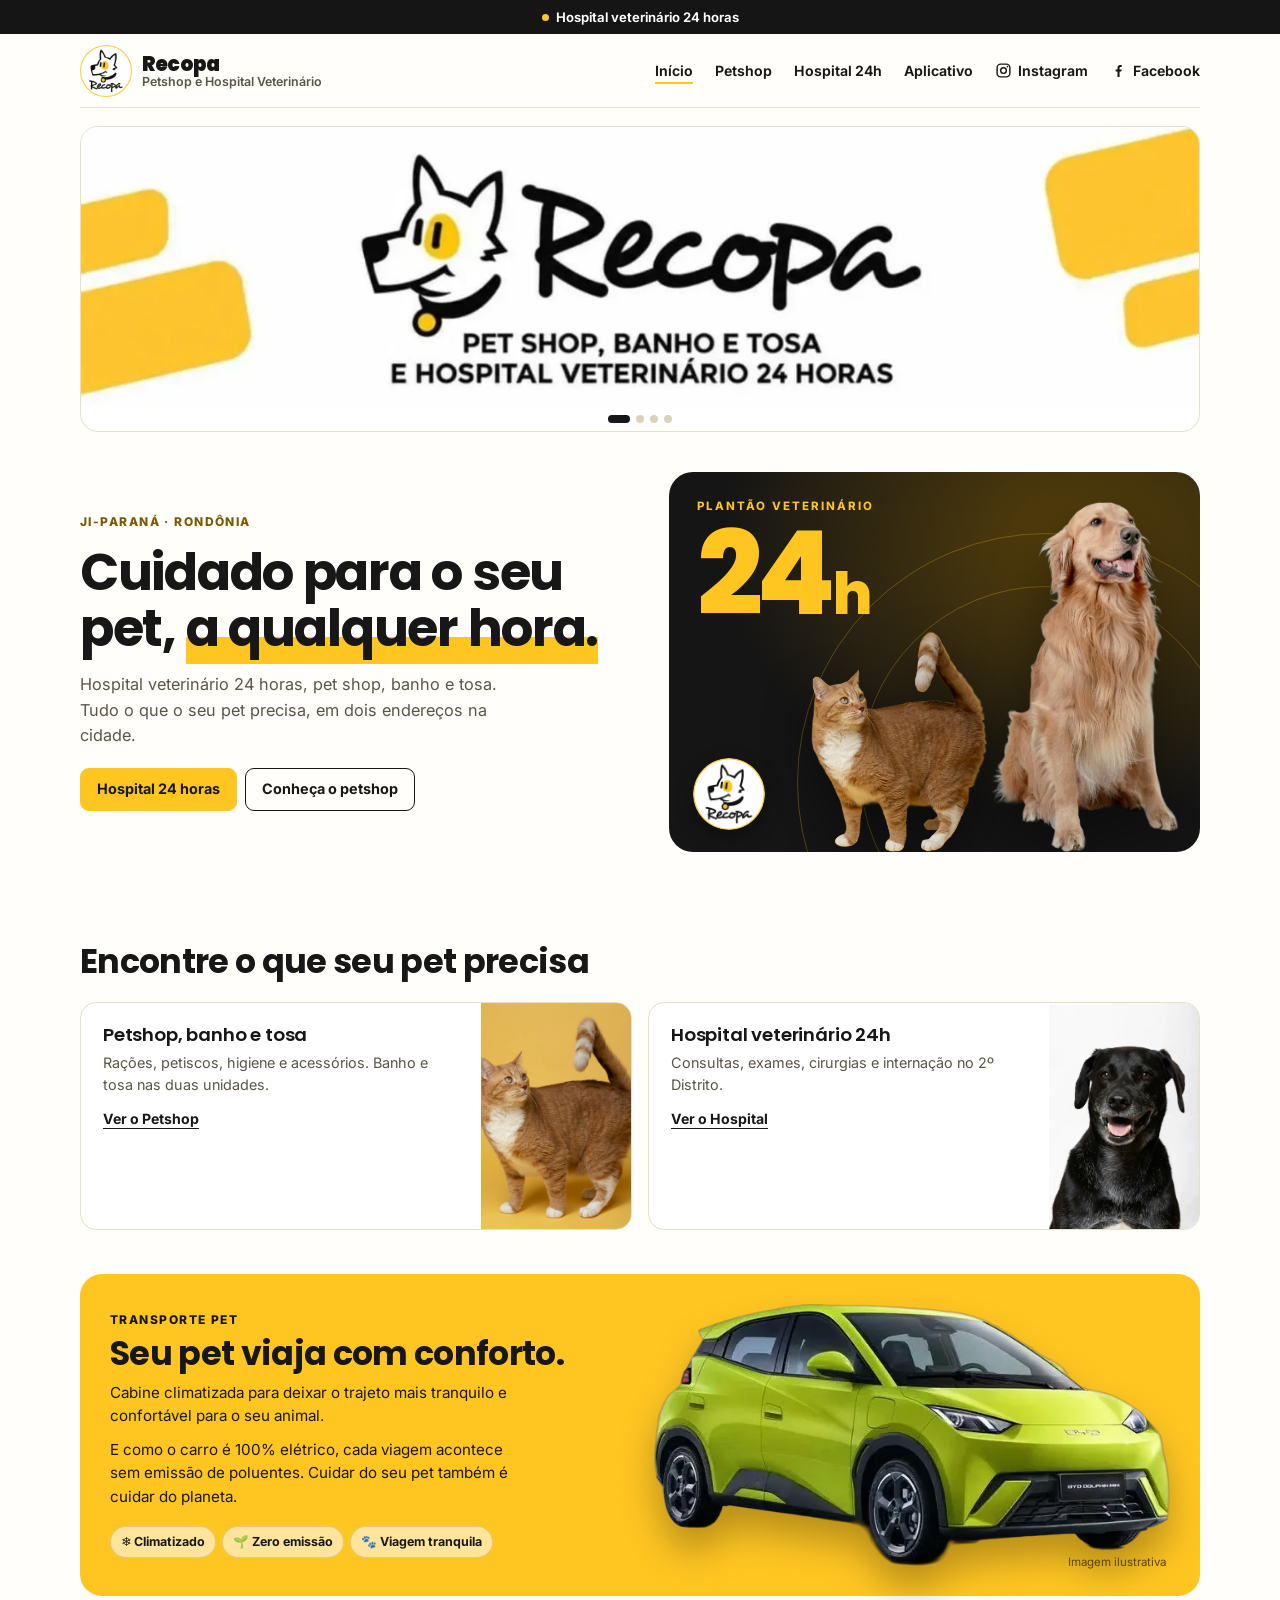
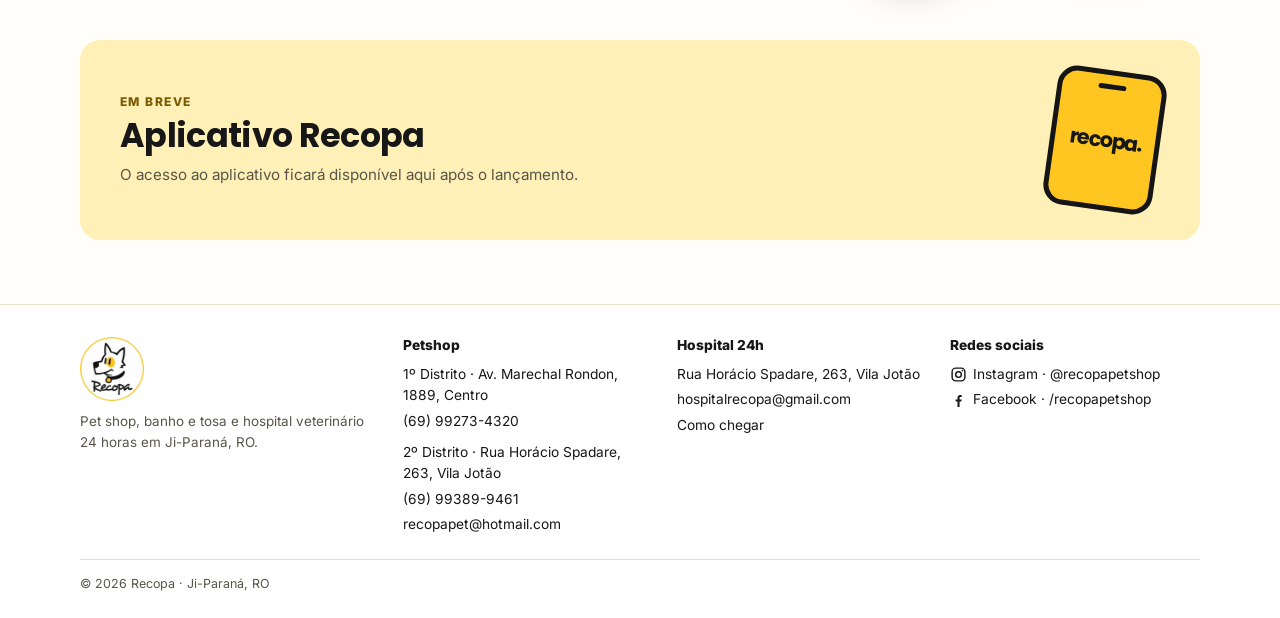
==== index.html @ 194eb0ba "Esboço do site Recopa – Petshop e Hospital Veterinário 24h" ====
<!doctype html>
<html lang="pt-BR"><head><meta charset="utf-8"><meta name="viewport" content="width=device-width, initial-scale=1">
<title>Petshop e Hospital Veterinário 24h | Recopa</title><meta name="description" content="Recopa: pet shop, banho e tosa e hospital veterinário 24 horas em Ji-Paraná, RO.">
<link rel="icon" href="favicon.png"><link rel="preconnect" href="https://fonts.googleapis.com"><link rel="preconnect" href="https://fonts.gstatic.com" crossorigin><link href="https://fonts.googleapis.com/css2?family=Inter:wght@400;500;600;700&family=Poppins:wght@500;600;700;800&display=swap" rel="stylesheet"><link rel="stylesheet" href="style.css"><script src="dados.js"></script></head>
<body><a class="skip" href="#principal">Ir para o conteúdo</a>
<div class="notice"><a href="hospital.html#plantao"><span class="dot"></span>Hospital veterinário 24 horas</a></div>
<header class="wrap top"><a class="brand brand-row" href="index.html"><img class="brand-logo" src="img/logo-redondo.png" width="52" height="52" alt="Recopa"><span><strong>Recopa</strong><small>Petshop e Hospital Veterinário</small></span></a>
<nav aria-label="Menu principal"><a href="index.html" aria-current="page">Início</a><a href="petshop.html">Petshop</a><a href="hospital.html">Hospital 24h</a><a href="index.html#app">Aplicativo</a><a class="ig-link" data-rede="instagram" href="https://www.instagram.com/recopapetshop/" target="_blank" rel="noopener" aria-label="Instagram @recopapetshop"><svg class="ig" viewBox="0 0 24 24" aria-hidden="true"><rect x="3" y="3" width="18" height="18" rx="5" fill="none" stroke="currentColor" stroke-width="2"/><circle cx="12" cy="12" r="4" fill="none" stroke="currentColor" stroke-width="2"/><circle cx="17.5" cy="6.5" r="1.2" fill="currentColor"/></svg><span>Instagram</span></a><a class="ig-link" data-rede="facebook" href="https://www.facebook.com/recopapetshop" target="_blank" rel="noopener" aria-label="Facebook Recopa"><svg class="ig" viewBox="0 0 24 24" aria-hidden="true"><path fill="currentColor" d="M13.5 21v-7.5h2.5l.4-3h-2.9V8.6c0-.9.3-1.5 1.5-1.5h1.5V4.4a20 20 0 0 0-2.2-.1c-2.2 0-3.7 1.3-3.7 3.8v2.4H8v3h2.6V21z"/></svg><span>Facebook</span></a></nav></header>
<main id="principal">
<section class="wrap top-banner"><div class="carousel" id="banners" aria-roledescription="carrossel" aria-label="Destaques da Recopa">
  <div class="car-view"><div class="car-track"></div></div>
  <button class="car-arrow car-prev" type="button" aria-label="Banner anterior">‹</button>
  <button class="car-arrow car-next" type="button" aria-label="Próximo banner">›</button>
  <div class="car-dots"></div>
</div></section>

<section class="wrap hero">
  <div><p class="tag">Ji-Paraná · Rondônia</p><h1>Cuidado para o seu pet, <em>a qualquer hora.</em></h1>
  <p class="intro">Hospital veterinário 24 horas, pet shop, banho e tosa. Tudo o que o seu pet precisa, em dois endereços na cidade.</p>
  <div class="actions"><a class="button primary" href="hospital.html">Hospital 24 horas</a><a class="button secondary" href="petshop.html">Conheça o petshop</a></div></div>
  <div class="cover" aria-label="Plantão veterinário 24 horas"><div class="orbit"></div><div class="orbit inner"></div>
    <div class="cover-text"><span>PLANTÃO VETERINÁRIO</span><b>24<small>h</small></b></div>
    <img class="cover-logo" src="img/logo-redondo.png" alt="Recopa">
    <img class="pet cat" src="img/gato-recorte.webp" alt="Gato laranja olhando para trás">
    <img class="pet" src="img/golden-recorte.webp" alt="Golden retriever sentado"></div>
</section>

<section class="wrap section"><div class="section-head"><div><h2>Encontre o que seu pet precisa</h2></div></div>
<div class="go-cards">
  <a class="go" href="petshop.html"><div class="txt"><h3>Petshop, banho e tosa</h3><p>Rações, petiscos, higiene e acessórios. Banho e tosa nas duas unidades.</p><span class="more">Ver o Petshop</span></div><img src="img/gato.webp" alt="Gato laranja"></a>
  <a class="go" href="hospital.html"><div class="txt"><h3>Hospital veterinário 24h</h3><p>Consultas, exames, cirurgias e internação no 2º Distrito.</p><span class="more">Ver o Hospital</span></div><img src="img/cao-preto.webp" alt="Cachorro preto sorrindo"></a>
</div></section>

<section class="wrap transport" id="transporte"><div><p class="tag">Transporte pet</p><h2>Seu pet viaja com conforto.</h2>
<p>Cabine climatizada para deixar o trajeto mais tranquilo e confortável para o seu animal.</p>
<p style="margin-top:10px">E como o carro é 100% elétrico, cada viagem acontece sem emissão de poluentes. Cuidar do seu pet também é cuidar do planeta.</p>
<div class="eco-tags"><span>❄ Climatizado</span><span>🌱 Zero emissão</span><span>🐾 Viagem tranquila</span></div></div>
<figure class="car"><img src="img/carro-transporte.webp" alt="Carro elétrico do transporte pet"><figcaption>Imagem ilustrativa</figcaption></figure></section>

<section class="wrap section" id="app"><div class="app"><div><p class="tag">Em breve</p><h2>Aplicativo Recopa</h2><p>O acesso ao aplicativo ficará disponível aqui após o lançamento.</p></div><div class="phone" aria-hidden="true"><span></span><b>recopa.</b></div></div></section>
<script src="banners.js"></script>
</main>
<footer><div class="wrap">
<div class="foot-grid">
<div><a href="index.html"><img src="img/logo-redondo.png" alt="Recopa" style="height:64px;width:64px"></a><p style="margin-top:8px">Pet shop, banho e tosa e hospital veterinário 24 horas em Ji-Paraná, RO.</p></div>
<div><p class="foot-title">Petshop</p><a href="https://maps.app.goo.gl/DfjbXsXqLjtcpPhC7" target="_blank" rel="noopener">1º Distrito · Av. Marechal Rondon, 1889, Centro</a><a data-tel="loja1" href="tel:+5569992734320">(69) 99273-4320</a><a href="https://maps.app.goo.gl/VsuJVnvrzZ3Rximn8" target="_blank" rel="noopener" style="margin-top:6px">2º Distrito · Rua Horácio Spadare, 263, Vila Jotão</a><a data-tel="loja2" href="tel:+5569993899461">(69) 99389-9461</a><a data-mail="petshop" href="mailto:recopapet@hotmail.com">recopapet@hotmail.com</a></div>
<div><p class="foot-title">Hospital 24h</p><a href="https://maps.app.goo.gl/VsuJVnvrzZ3Rximn8" target="_blank" rel="noopener">Rua Horácio Spadare, 263, Vila Jotão</a><a data-mail="hospital" href="mailto:hospitalrecopa@gmail.com">hospitalrecopa@gmail.com</a><a href="hospital.html#localizacao">Como chegar</a></div>
<div><p class="foot-title">Redes sociais</p><a class="ig-link" data-rede="instagram" href="https://www.instagram.com/recopapetshop/" target="_blank" rel="noopener"><svg class="ig" viewBox="0 0 24 24" aria-hidden="true"><rect x="3" y="3" width="18" height="18" rx="5" fill="none" stroke="currentColor" stroke-width="2"/><circle cx="12" cy="12" r="4" fill="none" stroke="currentColor" stroke-width="2"/><circle cx="17.5" cy="6.5" r="1.2" fill="currentColor"/></svg>Instagram · @recopapetshop</a><a class="ig-link" data-rede="facebook" href="https://www.facebook.com/recopapetshop" target="_blank" rel="noopener"><svg class="ig" viewBox="0 0 24 24" aria-hidden="true"><path fill="currentColor" d="M13.5 21v-7.5h2.5l.4-3h-2.9V8.6c0-.9.3-1.5 1.5-1.5h1.5V4.4a20 20 0 0 0-2.2-.1c-2.2 0-3.7 1.3-3.7 3.8v2.4H8v3h2.6V21z"/></svg>Facebook · /recopapetshop</a></div>
</div>
<p class="copy">© <span id="ano"></span> Recopa · Ji-Paraná, RO</p>
</div></footer>
<script>document.getElementById('ano').textContent=new Date().getFullYear()</script></body></html>
---- style.css ----
/* ===== Recopa · estilo base ===== */
:root{--ink:#171717;--dark:#151515;--yellow:#ffc622;--yellow-d:#efb510;--cream:#fff0b8;--paper:#fffefa;--line:#e6dfca;--muted:#5a5548;--red:#9d2219;--red-d:#741b15;--r:16px}
*{box-sizing:border-box}
html{scroll-behavior:smooth}
body{margin:0;background:var(--paper);color:var(--ink);font:.95rem/1.55 'Segoe UI',system-ui,-apple-system,sans-serif}
img{max-width:100%;display:block}
a{color:inherit}
a:focus-visible,button:focus-visible,input:focus-visible{outline:3px solid #ba551c;outline-offset:3px}
h1,h2,h3,h4,p{margin:0}
h1,h2,h3{line-height:1.1;letter-spacing:-.035em}
h1{font-size:clamp(2rem,4vw,3.2rem);font-weight:800}
h2{font-size:clamp(1.5rem,2.6vw,2.1rem);font-weight:800}
h3{font-size:1.15rem;font-weight:750}
.wrap{width:min(1120px,calc(100% - 48px));margin-inline:auto}
.skip{position:fixed;top:8px;left:8px;transform:translateY(-150%);background:#fff;padding:10px;z-index:50}.skip:focus{transform:none}
.tag{font-size:.75rem;font-weight:800;letter-spacing:.12em;text-transform:uppercase;color:#7a5a00}
.intro{color:var(--muted);font-size:1.02rem;max-width:46ch}
.note{color:var(--muted);font-size:.88rem}
.section{padding-block:44px}
.section-head{display:flex;justify-content:space-between;align-items:flex-end;gap:20px;flex-wrap:wrap;margin-bottom:22px}
.section-head p{color:var(--muted);max-width:52ch;margin-top:6px}
hr.sep{border:0;border-top:1px solid var(--line);margin:0}

/* botões */
.actions{display:flex;flex-wrap:wrap;gap:8px;margin-top:20px}
.button{display:inline-flex;align-items:center;justify-content:center;gap:8px;min-height:42px;padding:9px 16px;border:1px solid var(--ink);border-radius:9px;font-weight:700;font-size:.9rem;text-decoration:none;background:transparent;color:var(--ink);cursor:pointer;font-family:inherit;transition:background .15s}
.button.primary{background:var(--yellow);border-color:var(--yellow)}
.button.primary:hover{background:var(--yellow-d)}
.button.secondary:hover{background:var(--cream)}
.button.dark{background:var(--ink);color:#fff}
.button.urgent{background:var(--red);border-color:var(--red);color:#fff}
.button.urgent:hover{background:var(--red-d)}
.button svg{width:17px;height:17px;flex:0 0 auto}

/* topo */
.notice{padding:7px 16px;text-align:center;background:var(--dark);color:#fff;font-weight:650;font-size:.82rem}
.notice a{text-decoration:none}
.dot{display:inline-block;width:7px;height:7px;background:var(--yellow);border-radius:50%;margin-right:7px;vertical-align:1px}
.top{display:flex;align-items:center;justify-content:space-between;gap:20px;min-height:74px;border-bottom:1px solid var(--line)}
.brand{display:inline-flex;flex-direction:column;text-decoration:none;line-height:1.15}
.brand-logo{width:104px;height:44px;object-fit:contain;object-position:left center}
.brand small{font-size:.78rem;font-weight:600;color:var(--muted)}
.brand-text{font-size:1.75rem;font-weight:850;letter-spacing:-.08em;line-height:1}
.top nav{display:flex;flex-wrap:wrap;align-items:center;gap:8px 22px}
.top nav a{font-size:.88rem;font-weight:650;text-decoration:none}
.top nav a:hover{text-decoration:underline;text-underline-offset:5px}
.top nav [aria-current="page"]{text-decoration:underline;text-underline-offset:6px;text-decoration-thickness:2px;text-decoration-color:var(--yellow)}
.ig{width:17px;height:17px;flex:0 0 auto}
.ig-link{display:inline-flex;align-items:center;gap:6px}

/* hero padrão (páginas internas) */
.pagehero{display:grid;grid-template-columns:1.15fr .85fr;gap:32px;align-items:center;padding-block:38px}
.pagehero .photo{border-radius:22px;overflow:hidden;aspect-ratio:4/3;background:var(--cream)}
.pagehero .photo img{width:100%;height:100%;object-fit:cover}
.pagehero h1{margin:10px 0 14px}

/* ===== INÍCIO ===== */
.hero{display:grid;grid-template-columns:1.05fr 1fr;gap:32px;align-items:center;padding-block:40px 48px}
.hero h1{margin:12px 0 16px}
.hero h1 em{font-style:normal;background:linear-gradient(transparent 62%,var(--yellow) 62%)}
.cover{position:relative;min-height:380px;border-radius:24px;overflow:hidden;isolation:isolate;background:radial-gradient(ellipse at 78% 18%,#59420a,transparent 62%),var(--dark);color:var(--yellow)}
.orbit{position:absolute;z-index:-1;width:94%;aspect-ratio:1;border:1px solid #ffc62244;border-radius:50%;left:24%;top:16%}
.orbit.inner{width:70%;left:36%;top:30%}
.cover-text{position:absolute;left:28px;top:26px}
.cover-text span{display:block;font-size:.72rem;font-weight:750;letter-spacing:.17em}
.cover-text b{display:block;font-size:clamp(4.5rem,9vw,7.5rem);font-weight:850;letter-spacing:-.1em;line-height:.9;margin-top:6px}
.cover-text small{font-size:.5em;margin-left:.06em}
.cover-logo{position:absolute;left:28px;bottom:24px;background:#fff;border-radius:12px;padding:8px 14px}
.cover-logo img{height:40px;width:auto}
.cover-logo .brand-text{color:var(--ink);font-size:1.6rem}
.cover .pet{position:absolute;right:4%;bottom:0;height:92%;width:auto;filter:drop-shadow(0 20px 30px rgba(0,0,0,.45))}

.transport{display:grid;grid-template-columns:1fr 1fr;align-items:center;gap:28px;border-radius:22px;background:var(--yellow);padding:30px}
.transport h2{margin:6px 0 8px}
.transport p:not(.tag){max-width:42ch}
.transport .tag{color:var(--ink)}
.transport figure{margin:0;overflow:hidden;border-radius:14px;background:#f6f6f6}
.transport img{width:100%;aspect-ratio:16/10;object-fit:cover}
.photo-ph{aspect-ratio:16/10;display:grid;place-items:center;text-align:center;padding:20px;color:#6b6450;font-weight:600;font-size:.9rem;background:repeating-linear-gradient(45deg,#f6f6f6 0 12px,#efefef 12px 24px)}

.go-cards{display:grid;grid-template-columns:1fr 1fr;gap:16px}
.go{display:grid;grid-template-columns:1fr 150px;align-items:stretch;border:1px solid var(--line);background:#fff;border-radius:var(--r);overflow:hidden;text-decoration:none;transition:transform .2s,box-shadow .2s}
.go:hover{transform:translateY(-3px);box-shadow:0 12px 26px rgba(0,0,0,.07)}
.go .txt{padding:22px}
.go h3{margin-bottom:6px}
.go p{color:var(--muted);font-size:.9rem}
.go .more{display:inline-block;margin-top:12px;font-weight:700;font-size:.88rem;text-decoration:underline;text-underline-offset:4px}
.go img{width:100%;height:100%;object-fit:cover}

.app{display:grid;grid-template-columns:1fr auto;align-items:center;gap:24px;background:var(--cream);padding:30px 40px;border-radius:20px}
.app h2{margin:6px 0 8px}.app p:not(.tag){color:var(--muted)}
.phone{width:110px;height:140px;border:5px solid var(--dark);border-radius:20px;display:grid;place-items:center;background:var(--yellow);transform:rotate(8deg);position:relative}
.phone span{position:absolute;top:9px;width:28px;height:5px;background:var(--dark);border-radius:8px}
.phone b{font-size:1.3rem;letter-spacing:-.08em}

/* ===== PETSHOP · LOJA ===== */
.shop{display:grid;grid-template-columns:240px 1fr;gap:28px;align-items:start}
.side{position:sticky;top:16px;border:1px solid var(--line);background:#fff;border-radius:var(--r);padding:16px}
.search{width:100%;font:inherit;font-size:.9rem;padding:10px 12px;border:1px solid var(--line);border-radius:9px;background:var(--paper)}
.cats{list-style:none;margin:14px 0 0;padding:0}
.cats>li{border-top:1px solid var(--line)}
.cats>li:first-child{border-top:0}
.cat-btn,.sub-btn{width:100%;display:flex;justify-content:space-between;align-items:center;background:none;border:0;font:inherit;text-align:left;cursor:pointer;color:var(--ink)}
.cat-btn{padding:11px 4px;font-weight:750;font-size:.92rem}
.cat-btn .n,.sub-btn .n{font-size:.75rem;color:var(--muted);font-weight:600;background:var(--paper);border:1px solid var(--line);border-radius:999px;padding:1px 8px}
.cat-btn .chev{transition:transform .2s;margin-left:6px}
.cat-btn[aria-expanded="true"] .chev{transform:rotate(90deg)}
.subs{list-style:none;margin:0 0 8px;padding:0 0 0 8px;display:none}
.cat-btn[aria-expanded="true"]+.subs{display:block}
.sub-btn{padding:7px 8px;font-size:.88rem;border-radius:8px;color:var(--muted)}
.sub-btn:hover{background:var(--paper);color:var(--ink)}
.cat-btn.on,.sub-btn.on{color:var(--ink)}
.sub-btn.on{background:var(--cream);font-weight:700}
.all-btn{margin-top:6px;padding:9px 4px;font-weight:750;font-size:.92rem}
.all-btn.on{text-decoration:underline;text-decoration-color:var(--yellow);text-decoration-thickness:3px;text-underline-offset:5px}

.shop-bar{display:flex;justify-content:space-between;align-items:center;gap:12px;flex-wrap:wrap;margin-bottom:14px}
.crumb{font-size:.9rem;color:var(--muted)}.crumb b{color:var(--ink)}
.sort{font:inherit;font-size:.85rem;padding:7px 10px;border:1px solid var(--line);border-radius:8px;background:#fff}
.grid{display:grid;grid-template-columns:repeat(auto-fill,minmax(180px,1fr));gap:14px}
.prod{border:1px solid var(--line);background:#fff;border-radius:14px;overflow:hidden;display:flex;flex-direction:column;transition:box-shadow .2s}
.prod:hover{box-shadow:0 10px 24px rgba(0,0,0,.07)}
.prod .thumb{aspect-ratio:1/1;display:grid;place-items:center;background:var(--paper);border-bottom:1px solid var(--line);position:relative}
.prod .thumb svg{width:52%;height:auto}
.prod .badge{position:absolute;top:10px;left:10px;background:var(--ink);color:#fff;font-size:.68rem;font-weight:700;padding:3px 8px;border-radius:999px}
.prod .body{padding:12px 14px 14px;display:flex;flex-direction:column;gap:3px;flex:1}
.prod .sub{font-size:.74rem;color:var(--muted);text-transform:uppercase;letter-spacing:.06em;font-weight:650}
.prod h4{font-size:.92rem;font-weight:650;line-height:1.3}
.prod .row{display:flex;justify-content:space-between;align-items:center;margin-top:auto;padding-top:10px;gap:8px}
.price{font-weight:800;font-size:1.02rem}
.add{background:var(--yellow);border:0;border-radius:8px;font:inherit;font-weight:700;font-size:.82rem;padding:7px 11px;cursor:pointer}
.add:hover{background:var(--yellow-d)}
.empty{grid-column:1/-1;text-align:center;color:var(--muted);padding:40px 0}

/* carrinho */
.cart-fab{position:fixed;right:18px;bottom:18px;z-index:30;display:flex;align-items:center;gap:8px;background:var(--ink);color:#fff;border:0;border-radius:999px;padding:12px 18px;font:inherit;font-weight:700;cursor:pointer;box-shadow:0 10px 24px rgba(0,0,0,.25)}
.cart-fab b{background:var(--yellow);color:var(--ink);min-width:22px;height:22px;border-radius:11px;display:grid;place-items:center;font-size:.78rem;padding:0 6px}
.scrim{position:fixed;inset:0;background:rgba(0,0,0,.35);z-index:40;opacity:0;pointer-events:none;transition:opacity .25s}
.scrim.open{opacity:1;pointer-events:auto}
.drawer{position:fixed;top:0;right:0;height:100%;width:min(400px,100%);background:#fff;z-index:45;transform:translateX(105%);transition:transform .35s cubic-bezier(.2,.8,.2,1);display:flex;flex-direction:column}
.drawer.open{transform:none}
.drawer header{display:flex;justify-content:space-between;align-items:center;padding:18px 20px;border-bottom:1px solid var(--line)}
.drawer .x{width:34px;height:34px;border-radius:50%;border:1px solid var(--line);background:#fff;font-size:1.1rem;cursor:pointer}
.items{flex:1;overflow:auto;padding:6px 20px}
.item{display:flex;gap:10px;align-items:center;padding:12px 0;border-bottom:1px solid var(--line);font-size:.88rem}
.item .info{flex:1}.item .info b{display:block;font-weight:650}
.qty{display:flex;align-items:center;gap:6px}
.qty button{width:26px;height:26px;border-radius:50%;border:1px solid var(--line);background:#fff;cursor:pointer;font-weight:700}
.drawer footer{padding:16px 20px;border-top:1px solid var(--line);display:flex;flex-direction:column;gap:12px}
.units{display:grid;gap:8px}
.unit{display:flex;gap:10px;align-items:flex-start;border:1px solid var(--line);border-radius:10px;padding:10px 12px;cursor:pointer;font-size:.85rem}
.unit:has(input:checked){border-color:var(--ink);background:var(--cream)}
.unit input{margin-top:3px;accent-color:var(--ink)}
.unit span{color:var(--muted)}.unit b{display:block;color:var(--ink)}
.total{display:flex;justify-content:space-between;font-size:1rem}.total b{font-size:1.1rem}
.button.disabled{opacity:.4;pointer-events:none}
.toast{position:fixed;left:50%;bottom:24px;transform:translate(-50%,120px);background:var(--ink);color:#fff;padding:10px 16px;border-radius:999px;font-size:.85rem;z-index:60;transition:transform .3s}
.toast.show{transform:translate(-50%,0)}

/* banho e tosa */
.groom{display:grid;grid-template-columns:.9fr 1.1fr;gap:28px;align-items:center;background:var(--cream);border-radius:22px;padding:30px}
.groom h2{margin:6px 0 8px}.groom p:not(.tag){color:var(--muted)}
.prices{width:100%;border-collapse:collapse;background:#fff;border-radius:14px;overflow:hidden;font-size:.9rem}
.prices th,.prices td{padding:11px 14px;text-align:left;border-bottom:1px solid var(--line)}
.prices thead th{background:var(--ink);color:#fff;font-size:.78rem;letter-spacing:.06em;text-transform:uppercase}
.prices td:not(:first-child),.prices th:not(:first-child){text-align:right;white-space:nowrap}
.prices tr:last-child td{border-bottom:0}
.prices td small{display:block;color:var(--muted);font-size:.78rem}

/* ===== HOSPITAL ===== */
.procedure-list{display:grid;gap:8px}
.procedure-list details{border:1px solid var(--line);border-radius:12px;background:#fff;padding:0 16px}
.procedure-list summary{padding:13px 0;font-weight:700;cursor:pointer;font-size:.93rem}
.procedure-list details p{margin-bottom:8px;color:var(--muted)}
.procedure-list details a{display:inline-block;margin-bottom:13px;font-weight:650;font-size:.88rem}
.team{display:grid;grid-template-columns:repeat(auto-fill,minmax(230px,1fr));gap:14px}
.vet{border:1px solid var(--line);background:#fff;border-radius:var(--r);overflow:hidden;display:flex;flex-direction:column}
.vet .ph{aspect-ratio:4/3;background:linear-gradient(135deg,var(--cream),#ffe38a);display:grid;place-items:center;position:relative}
.vet .ph img{width:100%;height:100%;object-fit:cover}
.vet .ini{width:84px;height:84px;border-radius:50%;background:var(--ink);color:var(--yellow);display:grid;place-items:center;font-size:1.7rem;font-weight:850;letter-spacing:-.04em}
.vet .ph small{position:absolute;bottom:8px;right:10px;font-size:.7rem;color:#7a6a3a}
.vet .body{padding:16px 18px 18px;display:flex;flex-direction:column;gap:4px;flex:1}
.vet h3{font-size:1.05rem}
.vet .role{color:var(--muted);font-size:.86rem}
.vet .crmv{display:inline-block;margin-top:4px;font-size:.75rem;font-weight:700;background:var(--paper);border:1px solid var(--line);border-radius:999px;padding:2px 9px;align-self:flex-start}
.vet .chips{display:flex;flex-wrap:wrap;gap:5px;margin-top:8px}
.vet .chips span{font-size:.74rem;background:var(--cream);border-radius:999px;padding:3px 9px;font-weight:600}
.vet .button{margin-top:14px}

.location{display:grid;grid-template-columns:.85fr 1.15fr;gap:24px;align-items:stretch}
.loc-card{border:1px solid var(--line);background:#fff;border-radius:var(--r);padding:24px;display:flex;flex-direction:column;gap:14px}
.loc-line{display:flex;gap:12px;align-items:flex-start;font-size:.92rem}
.loc-line .ic{width:38px;height:38px;border-radius:10px;background:var(--cream);display:grid;place-items:center;flex:0 0 auto}
.loc-line .ic svg{width:19px;height:19px}
.loc-line b{display:block}.loc-line span{color:var(--muted)}
.loc-card .actions{margin-top:auto}
.map{border-radius:var(--r);overflow:hidden;border:1px solid var(--line);min-height:340px;background:repeating-linear-gradient(45deg,#f6f6f6 0 12px,#efefef 12px 24px);position:relative}
.map iframe{position:absolute;inset:0;width:100%;height:100%;border:0}
.map .map-ph{position:absolute;inset:0;display:grid;place-items:center;text-align:center;color:#6b6450;font-weight:600;font-size:.9rem;padding:20px}

/* rodapé */
footer{border-top:1px solid var(--line);padding-block:30px 24px;margin-top:20px;background:#fff}
.foot-grid{display:grid;grid-template-columns:1.2fr 1fr 1fr 1fr;gap:24px;align-items:start}
.foot-grid a{display:flex;text-decoration:none;font-size:.86rem;padding:2px 0}
.foot-grid a:hover{text-decoration:underline;text-underline-offset:4px}
.foot-grid p{color:var(--muted);font-size:.84rem}
.foot-title{font-weight:800;color:var(--ink)!important;margin-bottom:6px!important;font-size:.86rem!important}
.copy{margin-top:22px;padding-top:14px;border-top:1px solid var(--line);font-size:.78rem;color:var(--muted)}

/* responsivo */
@media(max-width:900px){
  .hero,.pagehero,.transport,.groom,.location{grid-template-columns:1fr}
  .shop{grid-template-columns:1fr}
  .side{position:static}
  .foot-grid{grid-template-columns:1fr 1fr}
}
@media(max-width:680px){
  .wrap{width:calc(100% - 32px)}
  .top{flex-direction:column;align-items:flex-start;gap:10px;padding-block:12px}
  .top nav{gap:6px 14px}
  .top nav .ig-link span{display:none}
  .hero{padding-block:26px 32px}
  .cover{min-height:300px}
  .go-cards{grid-template-columns:1fr}
  .go{grid-template-columns:1fr 120px}
  .app{padding:24px 20px}.phone{width:76px;height:100px;border-width:4px}.phone b{font-size:.95rem}
  .transport,.groom{padding:20px}
  .grid{grid-template-columns:1fr 1fr;gap:10px}
  .prod .body{padding:10px}
  .prod h4{font-size:.85rem}
  .add{padding:6px 9px}
  .prices th,.prices td{padding:9px 10px;font-size:.82rem}
  .section{padding-block:32px}
}
@media(max-width:420px){.foot-grid{grid-template-columns:1fr}}
@media(prefers-reduced-motion:reduce){html{scroll-behavior:auto}*{transition:none!important}}
/* ajustes */
.brand-logo{width:auto;height:50px}
.home-banner{width:100%;border-radius:18px;border:1px solid var(--line);aspect-ratio:1284/475;object-fit:cover;background:#fff}
@media(max-width:680px){
  .prices td small{display:none}
  .prices td:first-child{min-width:110px}
  .team{grid-template-columns:1fr 1fr;gap:10px}
  .vet .ph{aspect-ratio:1/1}
  .vet .ini{width:60px;height:60px;font-size:1.2rem}
  .vet .body{padding:12px}
  .vet h3{font-size:.92rem}
  .vet .role{font-size:.8rem}
  .vet .button{min-height:38px;font-size:.8rem;padding:7px 10px}
  .brand-logo{height:42px}
}
/* logo redondo, banner no topo e gato na capa */
.brand-row{flex-direction:row;align-items:center;gap:10px}
.brand-row .brand-logo{width:52px;height:52px}
.brand-row span{display:flex;flex-direction:column;line-height:1.1}
.brand-row strong{font-size:1.25rem;font-weight:850;letter-spacing:-.04em}
.top-banner{padding-top:18px}
.cover .cover-logo{left:24px;bottom:22px;width:72px;height:72px;padding:0;background:none;border-radius:50%;box-shadow:0 6px 18px rgba(0,0,0,.35)}
.cover .pet.cat{right:40%;height:58%;z-index:1;filter:drop-shadow(0 16px 24px rgba(0,0,0,.45))}
.cover .pet:not(.cat){z-index:2}
@media(max-width:680px){
  .brand-row .brand-logo{width:44px;height:44px}
  .top-banner{padding-top:12px}
  .cover .pet.cat{right:44%;height:50%}
  .cover .cover-logo{width:56px;height:56px;left:16px;bottom:16px}
  .cover-text{left:18px;top:18px}
}
.home-banner{aspect-ratio:4/1;object-fit:cover;object-position:center}
@media(max-width:680px){.home-banner{aspect-ratio:3/1}}
/* planos de banho ilimitado */
.plans{display:grid;grid-template-columns:repeat(5,minmax(0,1fr));gap:12px}
.plan{position:relative;background:#fff;border:1px solid var(--line);border-radius:var(--r);padding:30px 16px 16px;text-align:center;display:flex;flex-direction:column;align-items:center;gap:6px;margin-top:16px}
.plan:nth-child(odd){background:var(--cream)}
.plan-n{position:absolute;top:-16px;left:50%;transform:translateX(-50%);width:34px;height:34px;border-radius:50%;background:var(--yellow);border:2px solid var(--ink);display:grid;place-items:center;font-weight:850;font-size:.95rem}
.plan-name{font-size:.72rem;font-weight:800;letter-spacing:.1em;text-transform:uppercase;color:#7a5a00}
.plan h3{font-size:.98rem;min-height:2.4em;display:flex;align-items:center}
.plan-price{font-size:1.75rem;font-weight:850;letter-spacing:-.04em;line-height:1;margin:6px 0 2px}
.plan-price small{font-size:.5em;color:var(--muted);margin-right:4px;font-weight:700;vertical-align:.5em}
.plan-btns{display:grid;gap:6px;width:100%;margin-top:6px}
.plan-btns .button{min-height:38px;font-size:.8rem;padding:7px 8px}
.plan-foot{font-size:.74rem;color:var(--muted);margin-top:6px}
@media(max-width:1000px){.plans{grid-template-columns:repeat(3,minmax(0,1fr))}}
@media(max-width:680px){.plans{grid-template-columns:1fr 1fr;gap:10px}.plan{padding:26px 10px 12px}.plan-price{font-size:1.45rem}.plan:last-child{grid-column:1/-1}}
/* mapa escuro (estilo do print): o filtro deixa o mapa do Google em modo escuro mantendo o pino vermelho */
.map-dark{border:5px solid #fff;border-radius:14px;box-shadow:0 0 0 1px var(--line),0 12px 30px rgba(0,0,0,.12);background:#1e1e1e}
.map-dark iframe{filter:invert(90%) hue-rotate(180deg) brightness(.95) contrast(.9)}
.map-dark .map-ph{color:#bdbdbd;flex-direction:column;gap:6px;display:flex;align-items:center;justify-content:center;background:
  linear-gradient(90deg,transparent 48%,#2c2c2c 48% 52%,transparent 52%) 0 0/120px 120px,
  linear-gradient(0deg,transparent 48%,#2c2c2c 48% 52%,transparent 52%) 0 0/120px 120px,
  linear-gradient(35deg,transparent 49%,#333 49% 51.5%,transparent 51.5%),#1e1e1e}
.map-dark .map-ph span{font-size:.8rem;background:rgba(0,0,0,.55);padding:3px 10px;border-radius:999px}
.map-open{position:absolute;right:10px;bottom:10px;z-index:2;background:#fff;color:var(--ink);font-size:.8rem;font-weight:700;text-decoration:none;padding:6px 12px;border-radius:999px;box-shadow:0 4px 12px rgba(0,0,0,.25)}
/* carro do transporte (recorte, sem fundo) */
.transport figure.car{background:none;border-radius:0;overflow:visible;position:relative}
.transport figure.car img{aspect-ratio:auto;object-fit:contain;width:100%;filter:drop-shadow(0 22px 18px rgba(0,0,0,.28))}
.transport figure.car figcaption{position:absolute;right:4px;bottom:-6px;font-size:.72rem;color:#5a4400;padding:0}
/* procedimentos em cards */
.pgrid{display:grid;grid-template-columns:repeat(3,minmax(0,1fr));gap:14px}
.pcard{background:#fff;border:1px solid var(--line);border-radius:var(--r);padding:22px;display:flex;flex-direction:column;gap:10px;transition:transform .2s,box-shadow .2s}
.pcard:hover{transform:translateY(-3px);box-shadow:0 12px 26px rgba(0,0,0,.07)}
.pcard:first-child{background:var(--ink);color:#fff;border-color:var(--ink)}
.pcard:first-child .pchips span{background:#2a2a2a;color:#fff}
.pcard:first-child .pcard-link{color:var(--yellow)}
.pcard-ic{width:44px;height:44px;border-radius:12px;background:var(--yellow);color:var(--ink);display:grid;place-items:center}
.pcard-ic svg{width:22px;height:22px}
.pcard h3{font-size:1.05rem}
.pchips{display:flex;flex-wrap:wrap;gap:6px}
.pchips span{font-size:.78rem;font-weight:600;background:var(--cream);border-radius:999px;padding:4px 10px}
.pcard-link{margin-top:auto;padding-top:6px;font-size:.85rem;font-weight:700;text-decoration:none}
.pcard-link span{display:inline-block;transition:transform .2s}
.pcard-link:hover span{transform:translateX(4px)}
@media(max-width:900px){.pgrid{grid-template-columns:1fr 1fr}}
@media(max-width:560px){.pgrid{grid-template-columns:1fr}}
hr.sep{margin:0 auto}
/* ===== carrossel de banners ===== */
.carousel{position:relative;border-radius:18px;overflow:hidden;border:1px solid var(--line);background:#fff}
.car-view{overflow:hidden}
.car-track{display:flex;transition:transform .6s cubic-bezier(.4,0,.2,1);touch-action:pan-y}
.car-slide{flex:0 0 100%;aspect-ratio:4/1}
.car-slide a,.car-slide img{display:block;width:100%;height:100%}
.car-slide img{object-fit:cover;object-position:center;user-select:none}
.car-arrow{position:absolute;top:50%;transform:translateY(-50%);width:42px;height:42px;border-radius:50%;border:0;background:rgba(255,255,255,.92);color:var(--ink);font-size:1.6rem;line-height:1;cursor:pointer;box-shadow:0 4px 14px rgba(0,0,0,.2);opacity:0;transition:opacity .2s;display:grid;place-items:center;padding-bottom:3px}
.car-prev{left:12px}.car-next{right:12px}
.carousel:hover .car-arrow,.car-arrow:focus-visible{opacity:1}
.car-dots{position:absolute;left:50%;bottom:10px;transform:translateX(-50%);display:flex;gap:6px;background:rgba(0,0,0,.28);padding:5px 8px;border-radius:999px}
.car-dots button{width:8px;height:8px;border-radius:999px;border:0;padding:0;background:rgba(255,255,255,.6);cursor:pointer;transition:width .3s,background .3s}
.car-dots button[aria-current="true"]{width:22px;background:#fff}
.carousel.single .car-arrow,.carousel.single .car-dots{display:none}
@media(max-width:680px){.car-slide{aspect-ratio:2.6/1}.car-arrow{display:none}.carousel{border-radius:14px}}
/* petshop: gato + cachorro juntos */
.pagehero .photo.duo{position:relative;background:radial-gradient(ellipse at 50% 85%,#ffd75e,transparent 60%),#f2c14e}
.pagehero .photo.duo img{position:absolute;bottom:0;width:auto;height:auto;object-fit:contain;filter:drop-shadow(0 14px 18px rgba(120,80,0,.3))}
.duo-dog{left:4%;height:92%!important;max-width:62%}
.duo-cat{right:5%;height:62%!important;max-width:48%}
.solo-cat{left:50%;transform:translateX(-50%);height:80%!important;max-width:80%}
/* equipe com 2 profissionais: cards horizontais */
.team.two{grid-template-columns:repeat(2,minmax(0,1fr));gap:16px}
.team.two .vet{flex-direction:row}
.team.two .vet .ph{aspect-ratio:auto;width:42%;min-height:240px;flex:0 0 auto}
.team.two .vet .ini{width:96px;height:96px;font-size:2rem}
@media(max-width:760px){.team.two{grid-template-columns:1fr}.team.two .vet .ph{width:38%;min-height:200px}}
/* planos: sempre centralizados em qualquer tela */
.plans{display:flex;flex-wrap:wrap;justify-content:center;gap:12px}
.plan{flex:0 0 calc((100% - 4*12px)/5);margin-top:16px}
@media(max-width:1000px){.plan{flex-basis:calc((100% - 2*12px)/3)}}
@media(max-width:680px){.plans{gap:10px}.plan{flex-basis:calc((100% - 10px)/2)}.plan:last-child{grid-column:auto}}
@media(max-width:360px){.plan{flex-basis:100%}}

/* ===== ajustes de responsividade (todas as telas) ===== */
/* cabeçalho: no tablet o menu desce para uma linha própria, sem quebrar no meio */
@media(max-width:900px){
  .top{flex-direction:column;align-items:flex-start;gap:10px;padding-block:12px}
  .top nav{width:100%;gap:6px 16px}
}
/* fotos do topo das páginas internas não ficam gigantes no tablet/celular */
@media(max-width:900px){
  .pagehero .photo{aspect-ratio:16/9;max-height:380px}
  .pagehero .photo img{object-position:center 30%}
}
/* carrossel: bolinhas abaixo da imagem, sem cobrir o texto do banner */
.carousel .car-dots{position:static;transform:none;margin:8px auto;width:max-content;background:none;padding:0}
.carousel .car-dots button{background:#d9d2bd}
.carousel .car-dots button[aria-current="true"]{background:var(--ink)}
.carousel{background:#fff}
/* produtos: linhas sempre centralizadas, sem sobrar card sozinho no canto */
.grid{display:flex;flex-wrap:wrap;justify-content:center;gap:14px}
.grid .prod{flex:0 0 calc((100% - 3*14px)/4)}
.grid .empty{flex:1 0 100%}
@media(max-width:1100px){.grid .prod{flex-basis:calc((100% - 2*14px)/3)}}
@media(max-width:680px){.grid{gap:10px}.grid .prod{flex-basis:calc((100% - 10px)/2)}
  .prod .row{flex-direction:column;align-items:stretch;gap:6px}.add{width:100%}}
/* equipe: no tablet o card fica vertical; no celular, um por linha */
@media(max-width:900px){
  .team.two .vet{flex-direction:column}
  .team.two .vet .ph{width:100%;min-height:0;aspect-ratio:16/9}
}
@media(max-width:560px){.team.two{grid-template-columns:1fr}}
/* procedimentos: 3 / 2 / 1 colunas sempre cheias (6 cards) */
@media(max-width:560px){.pgrid{grid-template-columns:1fr}}
/* cards de acesso (início): no celular um embaixo do outro, centralizados */
@media(max-width:680px){.go-cards{grid-template-columns:1fr}}
/* hospital: cachorro recortado, cabeça sempre inteira no quadro */
.pagehero .photo.hosp{background:radial-gradient(ellipse at 50% 90%,#ffffff,transparent 65%),#ecebe6}
.solo-dog{left:50%;transform:translateX(-50%);height:94%!important;max-width:90%}
.prod .thumb.has-photo{background:#fff}
.prod .thumb.has-photo img{width:100%;height:100%;object-fit:contain;padding:10px}
.plan-per{font-size:.45em;color:var(--muted);font-weight:700;margin-left:3px;letter-spacing:0}
.eco-tags{display:flex;flex-wrap:wrap;gap:8px;margin-top:18px}
.eco-tags span{background:rgba(255,255,255,.55);border:1px solid rgba(0,0,0,.12);border-radius:999px;padding:6px 12px;font-size:.82rem;font-weight:700}

/* ===== tipografia: Poppins nos títulos, Inter nos textos ===== */
body{font-family:'Inter',system-ui,-apple-system,'Segoe UI',sans-serif}
h1,h2,h3,.brand-row strong,.brand-text,.price,.plan-price,.cover-text b,.pcard h3,.vet h3,.plan h3,.go h3,.total b,.cart-fab,.phone b{font-family:'Poppins','Inter',system-ui,sans-serif}
h1{font-weight:700;letter-spacing:-.025em}
h2{font-weight:700;letter-spacing:-.02em}
h3{font-weight:600;letter-spacing:-.01em}
.cover-text b{font-weight:800;letter-spacing:-.06em}
.plan-price,.price{font-weight:700;letter-spacing:-.02em}
.button,.add,.tag,.plan-name{font-family:'Inter',system-ui,sans-serif}
@media(max-width:680px){.top nav{flex-wrap:nowrap;justify-content:space-between;gap:10px;overflow-x:auto;scrollbar-width:none}.top nav::-webkit-scrollbar{display:none}.top nav a{white-space:nowrap;font-size:.84rem}}
.plan h3{font-size:.92rem}
/* etiquetas do transporte sempre na mesma linha */
.eco-tags{flex-wrap:nowrap;gap:6px}
.eco-tags span{white-space:nowrap;font-size:.78rem;padding:5px 10px}
@media(max-width:400px){.eco-tags span{font-size:.7rem;padding:4px 8px}.eco-tags{gap:5px}}
.transport>div{min-width:0}
@media(max-width:400px){.eco-tags span{font-size:.66rem;padding:4px 7px}.eco-tags{gap:4px}}
@media(max-width:370px){.eco-tags{flex-wrap:wrap}}
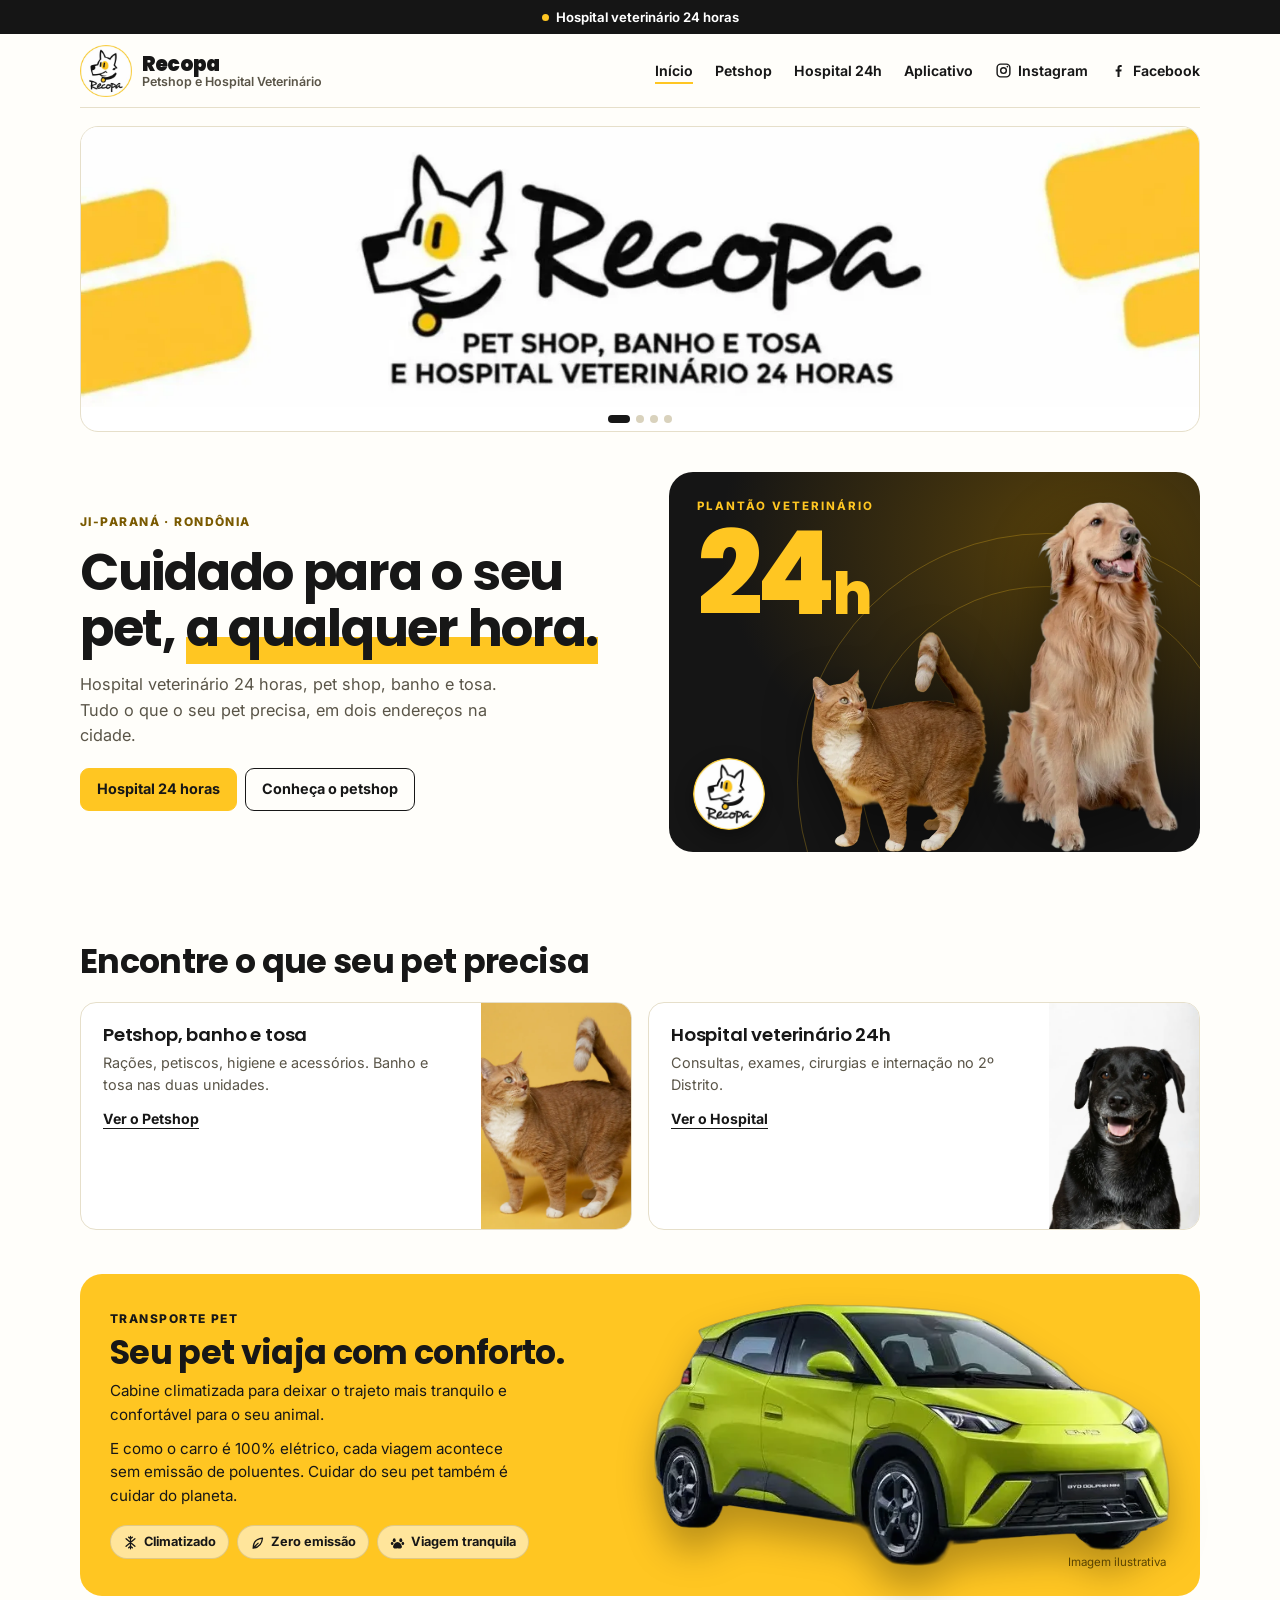
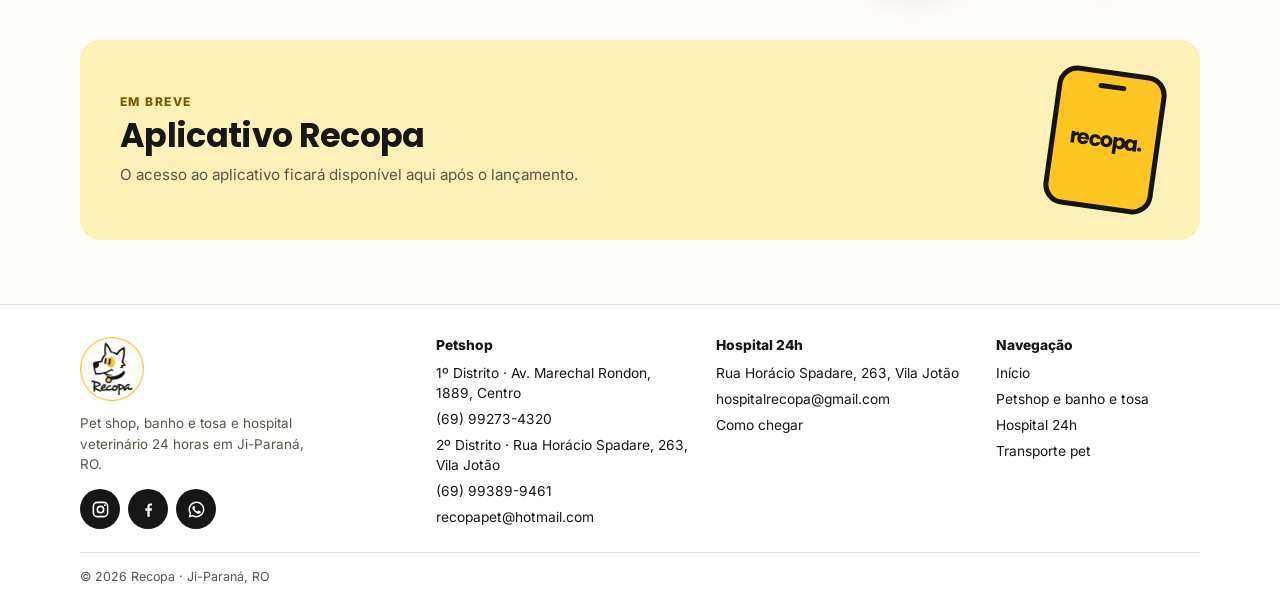
==== commit 18b8d270: "Ajustes para celular, tablet e notebook; categorias da loja recolhíveis; novo rodapé" ====
--- a/index.html
+++ b/index.html
@@ -34,7 +34,7 @@
 <section class="wrap transport" id="transporte"><div><p class="tag">Transporte pet</p><h2>Seu pet viaja com conforto.</h2>
 <p>Cabine climatizada para deixar o trajeto mais tranquilo e confortável para o seu animal.</p>
 <p style="margin-top:10px">E como o carro é 100% elétrico, cada viagem acontece sem emissão de poluentes. Cuidar do seu pet também é cuidar do planeta.</p>
-<div class="eco-tags"><span>❄ Climatizado</span><span>🌱 Zero emissão</span><span>🐾 Viagem tranquila</span></div></div>
+<div class="eco-tags"><span><svg viewBox="0 0 24 24" aria-hidden="true"><path fill="none" stroke="currentColor" stroke-width="2" stroke-linecap="round" d="M12 2v20M4.9 6l14.2 12M4.9 18L19.1 6M9 3.5l3 2.5 3-2.5M9 20.5l3-2.5 3 2.5"/></svg>Climatizado</span><span><svg viewBox="0 0 24 24" aria-hidden="true"><path fill="none" stroke="currentColor" stroke-width="2" stroke-linecap="round" stroke-linejoin="round" d="M5 21c0-9 5-15 15-16-1 10-7 15-15 16zM5 21l8-8"/></svg>Zero emissão</span><span><svg viewBox="0 0 32 32" aria-hidden="true"><g fill="currentColor"><ellipse cx="9" cy="11" rx="3.2" ry="4.2"/><ellipse cx="23" cy="11" rx="3.2" ry="4.2"/><ellipse cx="4.6" cy="18" rx="2.8" ry="3.5"/><ellipse cx="27.4" cy="18" rx="2.8" ry="3.5"/><path d="M16 15c-5 0-9.5 6.8-9.5 10.3C6.5 28 8.8 29 11 29c2 0 3.2-1 5-1s3 1 5 1c2.2 0 4.5-1 4.5-3.7C25.5 21.8 21 15 16 15z"/></g></svg>Viagem tranquila</span></div></div>
 <figure class="car"><img src="img/carro-transporte.webp" alt="Carro elétrico do transporte pet"><figcaption>Imagem ilustrativa</figcaption></figure></section>
 
 <section class="wrap section" id="app"><div class="app"><div><p class="tag">Em breve</p><h2>Aplicativo Recopa</h2><p>O acesso ao aplicativo ficará disponível aqui após o lançamento.</p></div><div class="phone" aria-hidden="true"><span></span><b>recopa.</b></div></div></section>
@@ -42,11 +42,23 @@
 </main>
 <footer><div class="wrap">
 <div class="foot-grid">
-<div><a href="index.html"><img src="img/logo-redondo.png" alt="Recopa" style="height:64px;width:64px"></a><p style="margin-top:8px">Pet shop, banho e tosa e hospital veterinário 24 horas em Ji-Paraná, RO.</p></div>
-<div><p class="foot-title">Petshop</p><a href="https://maps.app.goo.gl/DfjbXsXqLjtcpPhC7" target="_blank" rel="noopener">1º Distrito · Av. Marechal Rondon, 1889, Centro</a><a data-tel="loja1" href="tel:+5569992734320">(69) 99273-4320</a><a href="https://maps.app.goo.gl/VsuJVnvrzZ3Rximn8" target="_blank" rel="noopener" style="margin-top:6px">2º Distrito · Rua Horácio Spadare, 263, Vila Jotão</a><a data-tel="loja2" href="tel:+5569993899461">(69) 99389-9461</a><a data-mail="petshop" href="mailto:recopapet@hotmail.com">recopapet@hotmail.com</a></div>
-<div><p class="foot-title">Hospital 24h</p><a href="https://maps.app.goo.gl/VsuJVnvrzZ3Rximn8" target="_blank" rel="noopener">Rua Horácio Spadare, 263, Vila Jotão</a><a data-mail="hospital" href="mailto:hospitalrecopa@gmail.com">hospitalrecopa@gmail.com</a><a href="hospital.html#localizacao">Como chegar</a></div>
-<div><p class="foot-title">Redes sociais</p><a class="ig-link" data-rede="instagram" href="https://www.instagram.com/recopapetshop/" target="_blank" rel="noopener"><svg class="ig" viewBox="0 0 24 24" aria-hidden="true"><rect x="3" y="3" width="18" height="18" rx="5" fill="none" stroke="currentColor" stroke-width="2"/><circle cx="12" cy="12" r="4" fill="none" stroke="currentColor" stroke-width="2"/><circle cx="17.5" cy="6.5" r="1.2" fill="currentColor"/></svg>Instagram · @recopapetshop</a><a class="ig-link" data-rede="facebook" href="https://www.facebook.com/recopapetshop" target="_blank" rel="noopener"><svg class="ig" viewBox="0 0 24 24" aria-hidden="true"><path fill="currentColor" d="M13.5 21v-7.5h2.5l.4-3h-2.9V8.6c0-.9.3-1.5 1.5-1.5h1.5V4.4a20 20 0 0 0-2.2-.1c-2.2 0-3.7 1.3-3.7 3.8v2.4H8v3h2.6V21z"/></svg>Facebook · /recopapetshop</a></div>
+<div class="foot-brand"><a href="index.html"><img src="img/logo-redondo.png" alt="Recopa" width="64" height="64"></a>
+  <p>Pet shop, banho e tosa e hospital veterinário 24 horas em Ji-Paraná, RO.</p>
+  <div class="foot-social"><a class="soc" data-rede="instagram" href="https://www.instagram.com/recopapetshop/" target="_blank" rel="noopener" aria-label="Instagram @recopapetshop"><svg class="ig" viewBox="0 0 24 24" aria-hidden="true"><rect x="3" y="3" width="18" height="18" rx="5" fill="none" stroke="currentColor" stroke-width="2"/><circle cx="12" cy="12" r="4" fill="none" stroke="currentColor" stroke-width="2"/><circle cx="17.5" cy="6.5" r="1.2" fill="currentColor"/></svg></a><a class="soc" data-rede="facebook" href="https://www.facebook.com/recopapetshop" target="_blank" rel="noopener" aria-label="Facebook Recopa"><svg class="ig" viewBox="0 0 24 24" aria-hidden="true"><path fill="currentColor" d="M13.5 21v-7.5h2.5l.4-3h-2.9V8.6c0-.9.3-1.5 1.5-1.5h1.5V4.4a20 20 0 0 0-2.2-.1c-2.2 0-3.7 1.3-3.7 3.8v2.4H8v3h2.6V21z"/></svg></a><a class="soc" data-wa="loja1" href="https://wa.me/5569992734320?text=Ol%C3%A1%21%20Vim%20pelo%20site%20da%20Recopa." aria-label="WhatsApp da loja"><svg viewBox="0 0 24 24" aria-hidden="true"><path fill="currentColor" d="M12 2a10 10 0 0 0-8.6 15.1L2 22l5-1.3A10 10 0 1 0 12 2zm0 18.2a8.2 8.2 0 0 1-4.2-1.1l-.3-.2-3 .8.8-2.9-.2-.3A8.2 8.2 0 1 1 12 20.2zm4.5-6.1c-.2-.1-1.5-.7-1.7-.8s-.4-.1-.6.1-.7.8-.8 1-.3.2-.5.1a6.7 6.7 0 0 1-3.3-2.9c-.3-.4.3-.4.7-1.4a.5.5 0 0 0 0-.5l-.8-1.8c-.2-.5-.4-.4-.6-.4h-.5a1 1 0 0 0-.7.3 2.9 2.9 0 0 0-.9 2.2 5.1 5.1 0 0 0 1.1 2.7 11.6 11.6 0 0 0 4.4 3.9c1.6.7 2.3.8 3.1.6a2.7 2.7 0 0 0 1.8-1.2 2.2 2.2 0 0 0 .1-1.2c0-.1-.2-.2-.5-.3z"/></svg></a></div>
+</div>
+<details class="fcol" open><summary class="foot-title">Petshop</summary><div class="fcol-body">
+  <a href="https://maps.app.goo.gl/DfjbXsXqLjtcpPhC7" target="_blank" rel="noopener">1º Distrito · Av. Marechal Rondon, 1889, Centro</a><a data-tel="loja1" href="tel:+5569992734320">(69) 99273-4320</a>
+  <a href="https://maps.app.goo.gl/VsuJVnvrzZ3Rximn8" target="_blank" rel="noopener">2º Distrito · Rua Horácio Spadare, 263, Vila Jotão</a><a data-tel="loja2" href="tel:+5569993899461">(69) 99389-9461</a>
+  <a data-mail="petshop" href="mailto:recopapet@hotmail.com">recopapet@hotmail.com</a></div></details>
+<details class="fcol" open><summary class="foot-title">Hospital 24h</summary><div class="fcol-body">
+  <a href="https://maps.app.goo.gl/VsuJVnvrzZ3Rximn8" target="_blank" rel="noopener">Rua Horácio Spadare, 263, Vila Jotão</a>
+  <a data-mail="hospital" href="mailto:hospitalrecopa@gmail.com">hospitalrecopa@gmail.com</a><a href="hospital.html#localizacao">Como chegar</a></div></details>
+<details class="fcol" open><summary class="foot-title">Navegação</summary><div class="fcol-body">
+  <a href="index.html">Início</a><a href="petshop.html">Petshop e banho e tosa</a><a href="hospital.html">Hospital 24h</a><a href="index.html#transporte">Transporte pet</a></div></details>
 </div>
 <p class="copy">© <span id="ano"></span> Recopa · Ji-Paraná, RO</p>
 </div></footer>
-<script>document.getElementById('ano').textContent=new Date().getFullYear()</script></body></html>+<script>document.getElementById('ano').textContent=new Date().getFullYear();
+/* no celular as seções do rodapé começam fechadas (abrem ao tocar) */
+(function(){var m=window.matchMedia('(max-width:680px)');function ajusta(){document.querySelectorAll('footer details.fcol').forEach(function(d){d.open=!m.matches})}ajusta();m.addEventListener&&m.addEventListener('change',ajusta)})();
+</script></body></html>
--- a/style.css
+++ b/style.css
@@ -406,3 +406,120 @@
 .transport>div{min-width:0}
 @media(max-width:400px){.eco-tags span{font-size:.66rem;padding:4px 7px}.eco-tags{gap:4px}}
 @media(max-width:370px){.eco-tags{flex-wrap:wrap}}
+
+/* =====================================================================
+   REVISÃO FINAL DE RESPONSIVIDADE (celular, tablet e notebook)
+   ===================================================================== */
+html{-webkit-text-size-adjust:100%;text-size-adjust:100%}
+body{overflow-x:hidden}
+img,svg{max-width:100%}
+
+/* --- banners do topo: sempre inteiros, sem cortar texto --- */
+.car-slide{aspect-ratio:4/1}
+@media(max-width:680px){.car-slide{aspect-ratio:4/1}.carousel .car-dots{margin:6px auto}}
+
+/* --- etiquetas do transporte: ícones próprios, nunca vazam --- */
+.eco-tags{display:flex;flex-wrap:nowrap;gap:8px;margin-top:18px}
+.eco-tags span{display:inline-flex;align-items:center;gap:6px;white-space:nowrap;font-size:.8rem;padding:6px 12px}
+.eco-tags svg{width:15px;height:15px;flex:0 0 auto}
+@media(max-width:680px){
+  .eco-tags{display:grid;grid-template-columns:repeat(3,minmax(0,1fr));gap:6px}
+  .eco-tags span{justify-content:center;white-space:normal;text-align:center;line-height:1.15;font-size:.72rem;padding:7px 6px;min-height:38px}
+  .eco-tags svg{width:13px;height:13px}
+}
+@media(max-width:360px){.eco-tags span{flex-direction:column;gap:3px;font-size:.68rem}}
+
+/* --- loja: painel de categorias --- */
+.side-toggle{display:none}
+.more-wrap{display:flex;justify-content:center;margin-top:18px}
+.more-wrap .button[hidden]{display:none}
+@media(max-width:900px){
+  .shop{gap:14px}
+  .side{padding:12px}
+  .side-toggle{display:flex;width:100%;justify-content:space-between;align-items:center;margin-top:10px;padding:10px 12px;border:1px solid var(--line);border-radius:10px;background:var(--paper);font:inherit;cursor:pointer;text-align:left;color:var(--ink)}
+  .side-toggle small{display:block;font-size:.7rem;color:var(--muted);text-transform:uppercase;letter-spacing:.08em;font-weight:700}
+  .side-toggle b{font-size:.95rem}
+  .side-toggle .chev{transition:transform .2s;font-size:1rem}
+  .side.open .side-toggle .chev{transform:rotate(180deg)}
+  .side-body{display:none;margin-top:8px}
+  .side.open .side-body{display:block}
+  #vitrine{scroll-margin-top:12px}
+}
+
+/* --- carrinho: botão compacto e sem cobrir conteúdo no celular --- */
+@media(max-width:680px){
+  .cart-fab{right:12px;bottom:12px;padding:10px 14px;font-size:.88rem}
+  body:has(.cart-fab){padding-bottom:72px}
+  .drawer{width:100%}
+}
+
+/* --- rodapé: uma coluna no celular, sem textos espremidos --- */
+@media(max-width:600px){
+  .foot-grid{grid-template-columns:1fr;gap:18px}
+  .foot-grid a,.foot-grid p{font-size:.9rem}
+  footer{padding-block:26px 20px}
+}
+
+/* --- textos e espaçamentos no celular --- */
+@media(max-width:680px){
+  h1{font-size:1.85rem}
+  h2{font-size:1.45rem}
+  .intro{font-size:.98rem}
+  .section{padding-block:28px}
+  .hero{gap:20px}
+  .cover{min-height:280px}
+  .cover-text b{font-size:4.2rem}
+  .pagehero{padding-block:22px;gap:18px}
+  .actions .button{flex:1 1 auto}
+  .transport h2{font-size:1.4rem}
+  .go .txt{padding:16px}
+}
+/* tablet */
+@media(min-width:681px) and (max-width:1024px){
+  h1{font-size:2.3rem}
+  .cover{min-height:340px}
+}
+
+/* ===== rodapé (padrão de sites: marca + redes no topo, seções que abrem no celular) ===== */
+footer{background:#fff}
+.foot-grid{grid-template-columns:1.3fr 1fr 1fr .8fr}
+.foot-brand p{margin-top:10px;max-width:30ch}
+.foot-social{display:flex;gap:8px;margin-top:14px}
+.foot-social .soc{width:40px;height:40px;border-radius:50%;background:var(--ink);color:#fff;display:grid!important;place-items:center;padding:0!important}
+.foot-social .soc:hover{background:#333;text-decoration:none}
+.foot-social svg{width:19px;height:19px}
+footer details.fcol summary{list-style:none;cursor:default}
+footer details.fcol summary::-webkit-details-marker{display:none}
+.fcol-body{display:flex;flex-direction:column;gap:2px}
+.fcol-body a{line-height:1.45}
+@media(max-width:900px) and (min-width:681px){.foot-grid{grid-template-columns:1fr 1fr}}
+@media(max-width:680px){
+  footer{padding-block:28px 18px}
+  .foot-grid{grid-template-columns:1fr;gap:0}
+  .foot-brand{text-align:center;display:flex;flex-direction:column;align-items:center;padding-bottom:18px;border-bottom:1px solid var(--line)}
+  .foot-brand p{margin-inline:auto}
+  footer details.fcol{border-bottom:1px solid var(--line)}
+  footer details.fcol summary{cursor:pointer;display:flex;justify-content:space-between;align-items:center;padding:15px 2px;margin:0!important;font-size:.95rem!important}
+  footer details.fcol summary::after{content:"+";font-size:1.3rem;font-weight:400;line-height:1;transition:transform .2s}
+  footer details.fcol[open] summary::after{transform:rotate(45deg)}
+  .fcol-body{padding:0 2px 14px}
+  .fcol-body a{padding:7px 0;font-size:.92rem}
+  .copy{text-align:center;border-top:0;margin-top:16px}
+}
+
+/* ===== hospital no celular: procedimentos deslizando para o lado e equipe compacta ===== */
+@media(max-width:680px){
+  .pgrid{display:flex;overflow-x:auto;scroll-snap-type:x mandatory;gap:12px;margin-inline:-16px;padding:2px 16px 10px;scrollbar-width:none}
+  .pgrid::-webkit-scrollbar{display:none}
+  .pcard{flex:0 0 82%;scroll-snap-align:start}
+  .pcard:hover{transform:none}
+  .swipe-hint{display:block!important}
+  .team.two{grid-template-columns:1fr}
+  .team.two .vet{flex-direction:row}
+  .team.two .vet .ph{width:96px;min-height:0;aspect-ratio:auto;flex:0 0 96px}
+  .team.two .vet .ini{width:58px;height:58px;font-size:1.15rem}
+  .team.two .vet .ph small{display:none}
+  .team.two .vet .body{padding:14px}
+}
+.swipe-hint{display:none;font-size:.8rem;color:var(--muted);margin-top:-10px;margin-bottom:10px}
+@media(max-width:680px){.pgrid{scroll-padding-inline:16px}}
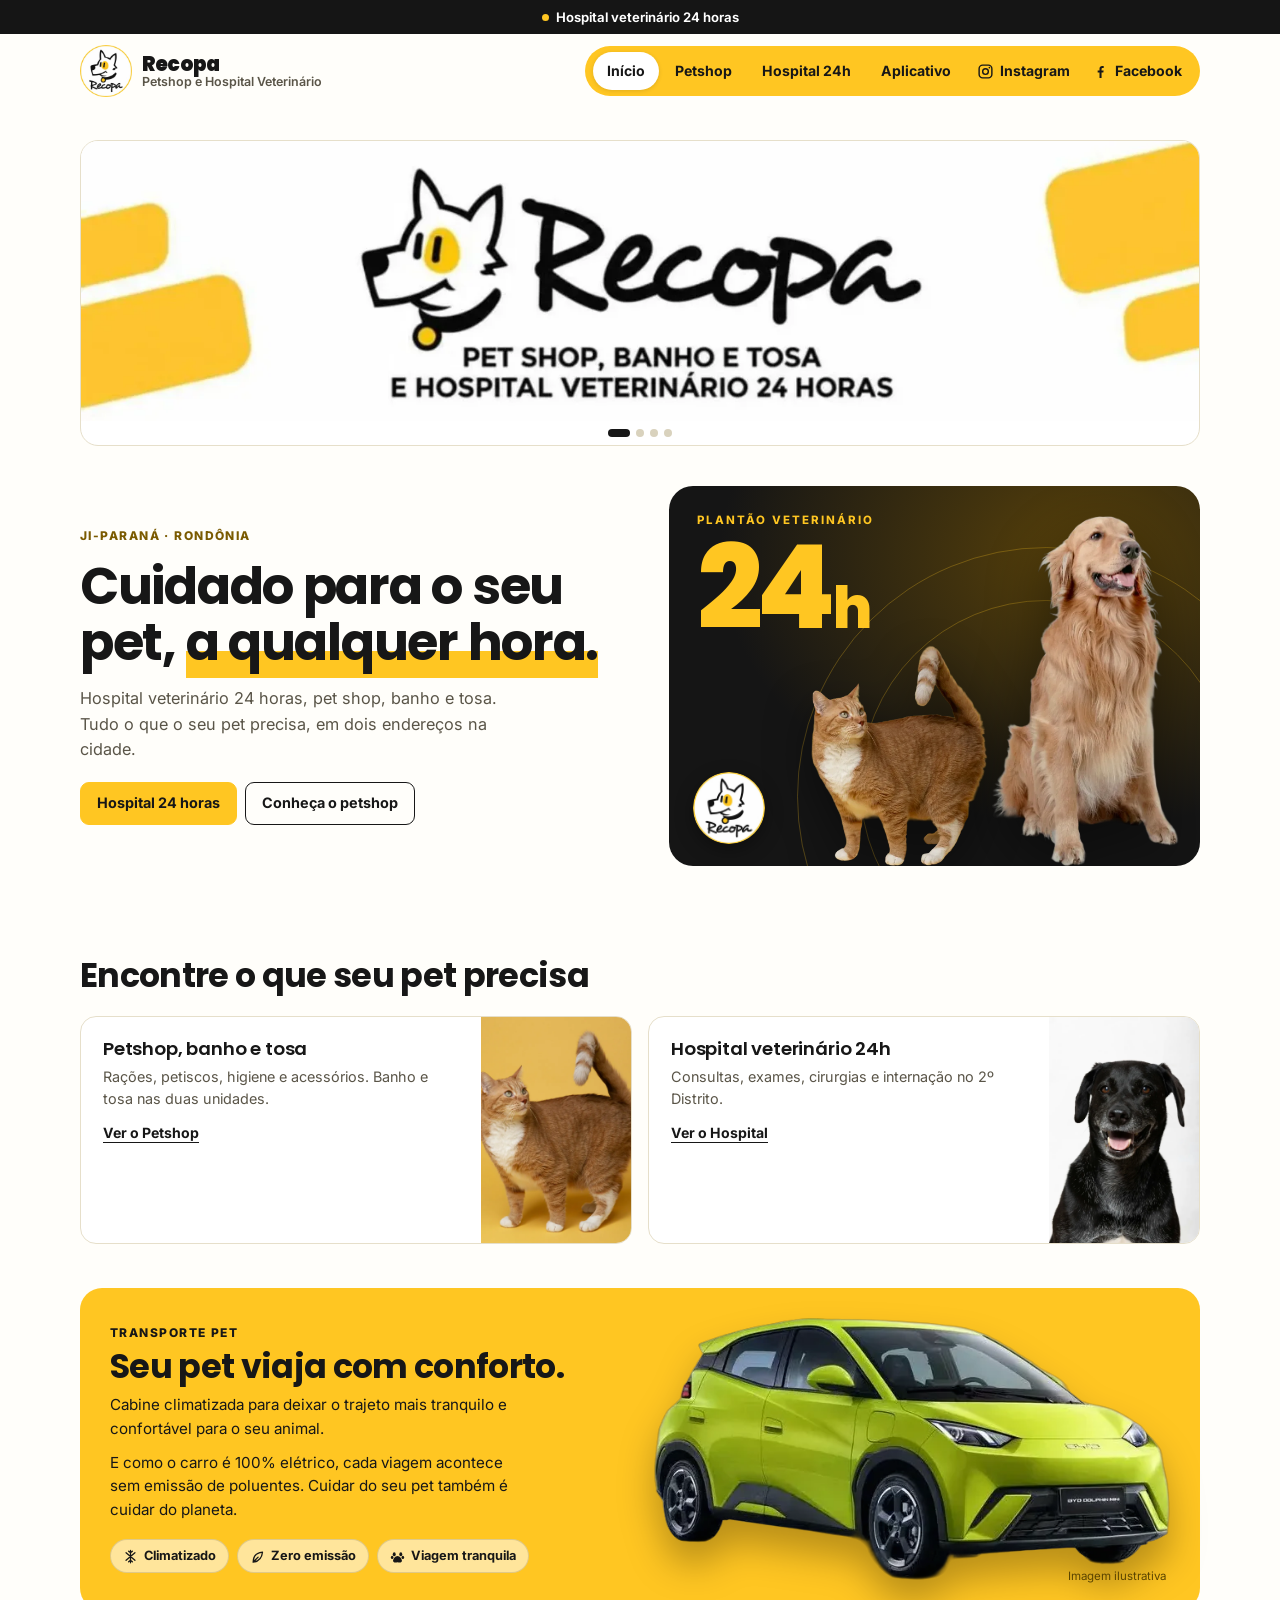
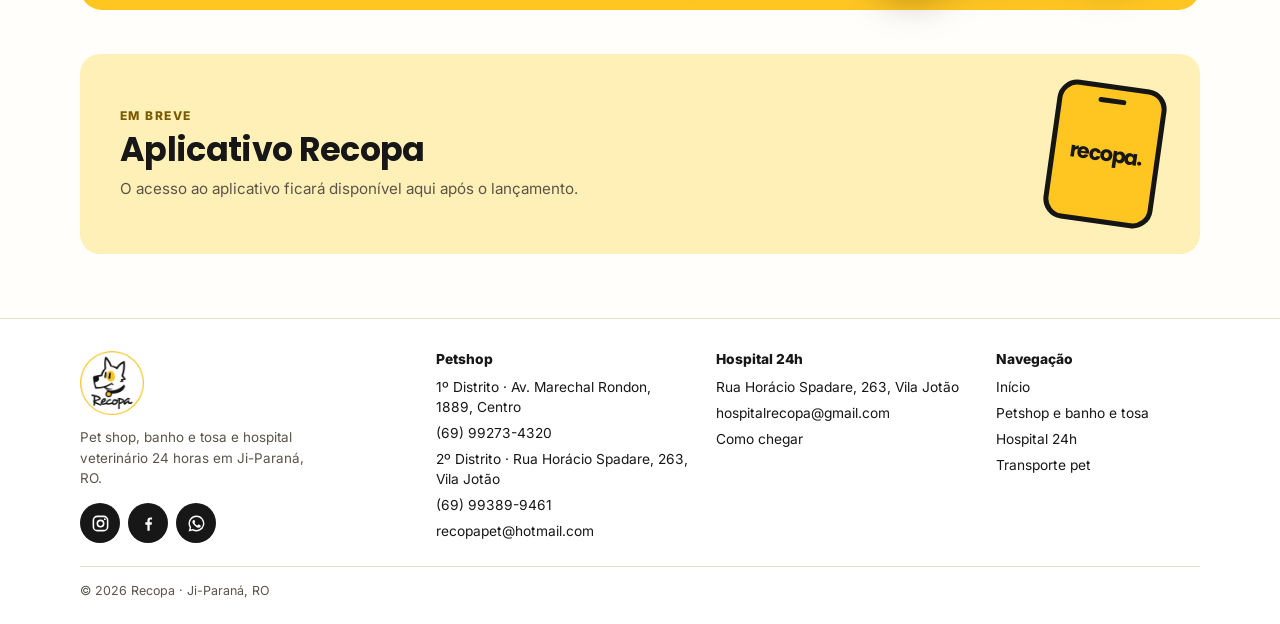
==== commit 28f3c7ef: "Força atualização do visual no navegador (versão nos arquivos)" ====
--- a/index.html
+++ b/index.html
@@ -1,7 +1,7 @@
 <!doctype html>
 <html lang="pt-BR"><head><meta charset="utf-8"><meta name="viewport" content="width=device-width, initial-scale=1">
 <title>Petshop e Hospital Veterinário 24h | Recopa</title><meta name="description" content="Recopa: pet shop, banho e tosa e hospital veterinário 24 horas em Ji-Paraná, RO.">
-<link rel="icon" href="favicon.png"><link rel="preconnect" href="https://fonts.googleapis.com"><link rel="preconnect" href="https://fonts.gstatic.com" crossorigin><link href="https://fonts.googleapis.com/css2?family=Inter:wght@400;500;600;700&family=Poppins:wght@500;600;700;800&display=swap" rel="stylesheet"><link rel="stylesheet" href="style.css"><script src="dados.js"></script></head>
+<link rel="icon" href="favicon.png"><link rel="preconnect" href="https://fonts.googleapis.com"><link rel="preconnect" href="https://fonts.gstatic.com" crossorigin><link href="https://fonts.googleapis.com/css2?family=Inter:wght@400;500;600;700&family=Poppins:wght@500;600;700;800&display=swap" rel="stylesheet"><link rel="stylesheet" href="style.css?v=202611240121"><script src="dados.js?v=202611240121"></script></head>
 <body><a class="skip" href="#principal">Ir para o conteúdo</a>
 <div class="notice"><a href="hospital.html#plantao"><span class="dot"></span>Hospital veterinário 24 horas</a></div>
 <header class="wrap top"><a class="brand brand-row" href="index.html"><img class="brand-logo" src="img/logo-redondo.png" width="52" height="52" alt="Recopa"><span><strong>Recopa</strong><small>Petshop e Hospital Veterinário</small></span></a>
@@ -38,7 +38,7 @@
 <figure class="car"><img src="img/carro-transporte.webp" alt="Carro elétrico do transporte pet"><figcaption>Imagem ilustrativa</figcaption></figure></section>
 
 <section class="wrap section" id="app"><div class="app"><div><p class="tag">Em breve</p><h2>Aplicativo Recopa</h2><p>O acesso ao aplicativo ficará disponível aqui após o lançamento.</p></div><div class="phone" aria-hidden="true"><span></span><b>recopa.</b></div></div></section>
-<script src="banners.js"></script>
+<script src="banners.js?v=202611240121"></script>
 </main>
 <footer><div class="wrap">
 <div class="foot-grid">
--- a/style.css
+++ b/style.css
@@ -523,3 +523,29 @@
 }
 .swipe-hint{display:none;font-size:.8rem;color:var(--muted);margin-top:-10px;margin-bottom:10px}
 @media(max-width:680px){.pgrid{scroll-padding-inline:16px}}
+
+/* ===== menu principal em faixa amarela ===== */
+.top{border-bottom:0}
+.top nav{background:var(--yellow);border-radius:999px;padding:6px 8px;gap:2px}
+.top nav a{color:var(--ink);font-weight:700;padding:8px 14px;border-radius:999px;text-decoration:none!important;transition:background .15s}
+.top nav a:hover{background:rgba(0,0,0,.08)}
+.top nav a[aria-current="page"]{background:var(--ink);color:var(--yellow)}
+.top nav .ig-link{padding:8px 10px}
+@media(max-width:900px){
+  .top{padding-bottom:0}
+  .top nav{width:100%;border-radius:14px;justify-content:space-between}
+}
+@media(max-width:680px){
+  .top nav{flex-wrap:nowrap;overflow-x:auto;padding:5px;gap:0;justify-content:space-between}
+  .top nav a{padding:8px 10px;font-size:.84rem;white-space:nowrap}
+  .top nav .ig-link{padding:8px 8px}
+}
+@media(max-width:360px){.top nav a{padding:8px 7px;font-size:.78rem}}
+.top + *{margin-top:14px}
+@media(max-width:680px){
+  .top nav{display:grid;grid-template-columns:auto auto auto auto 34px 34px;justify-content:space-between;overflow:visible;padding:4px}
+  .top nav a{padding:8px 6px;font-size:.8rem;text-align:center}
+  .top nav .ig-link{padding:8px 0;justify-content:center}
+}
+@media(max-width:370px){.top nav a{font-size:.74rem;padding:8px 4px}.top nav{grid-template-columns:auto auto auto auto 28px 28px}}
+.top nav a[aria-current="page"]{background:#fff;color:var(--ink);box-shadow:0 1px 4px rgba(0,0,0,.12)}
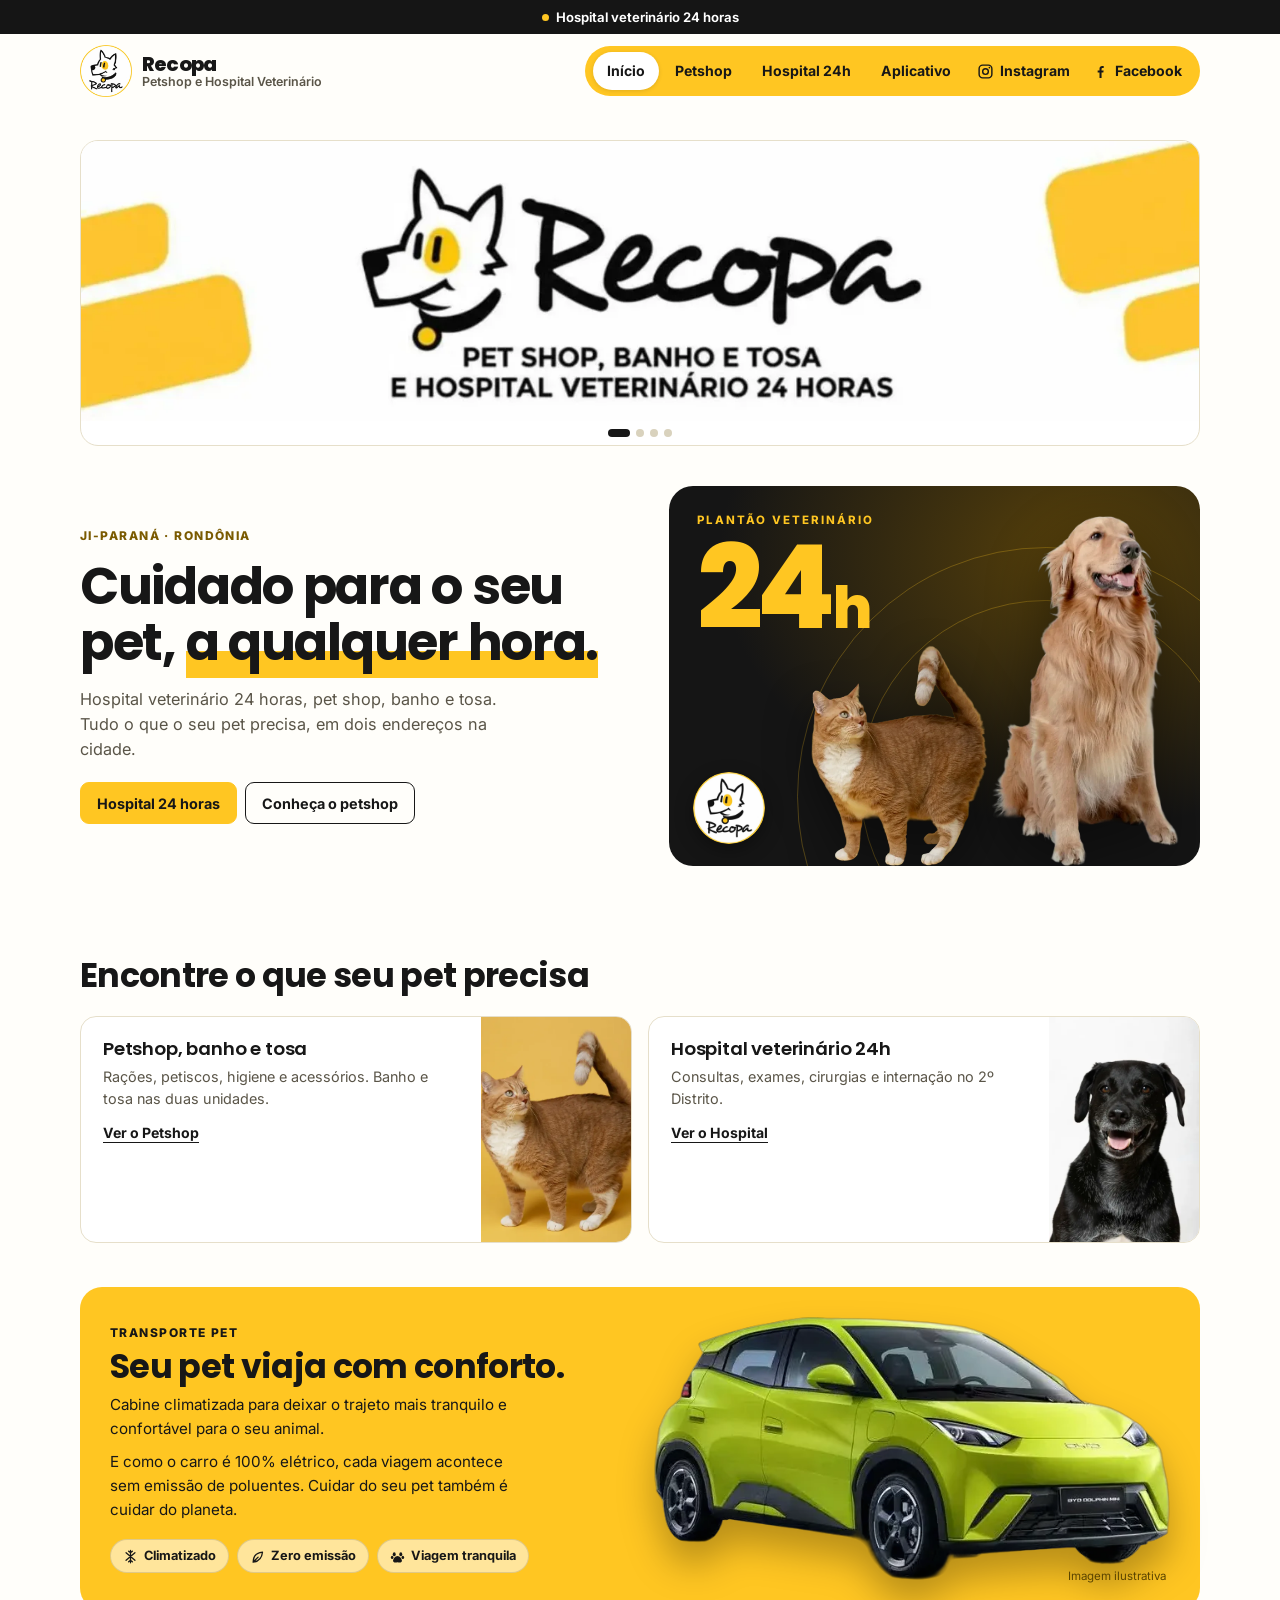
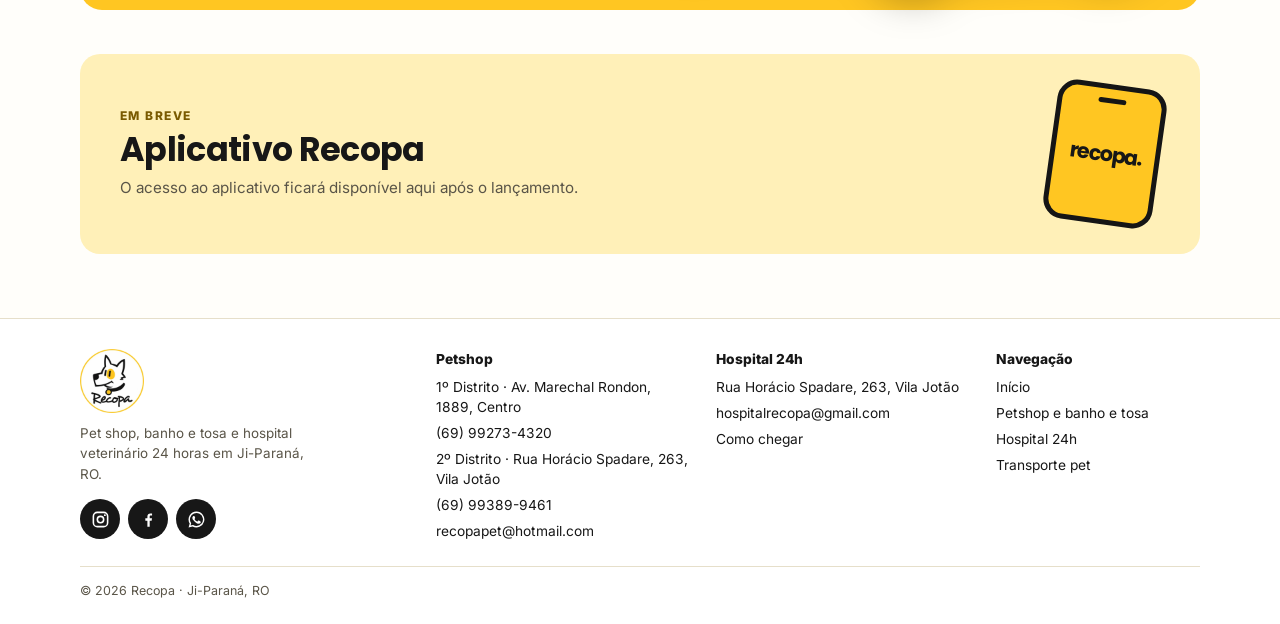
==== commit 25abe6ac: "Revisão completa do código: CSS organizado, JavaScript modular, HTML legível, imagens otimizadas e t" ====
--- a/index.html
+++ b/index.html
@@ -1,64 +1,186 @@
 <!doctype html>
-<html lang="pt-BR"><head><meta charset="utf-8"><meta name="viewport" content="width=device-width, initial-scale=1">
-<title>Petshop e Hospital Veterinário 24h | Recopa</title><meta name="description" content="Recopa: pet shop, banho e tosa e hospital veterinário 24 horas em Ji-Paraná, RO.">
-<link rel="icon" href="favicon.png"><link rel="preconnect" href="https://fonts.googleapis.com"><link rel="preconnect" href="https://fonts.gstatic.com" crossorigin><link href="https://fonts.googleapis.com/css2?family=Inter:wght@400;500;600;700&family=Poppins:wght@500;600;700;800&display=swap" rel="stylesheet"><link rel="stylesheet" href="style.css?v=202611240121"><script src="dados.js?v=202611240121"></script></head>
-<body><a class="skip" href="#principal">Ir para o conteúdo</a>
-<div class="notice"><a href="hospital.html#plantao"><span class="dot"></span>Hospital veterinário 24 horas</a></div>
-<header class="wrap top"><a class="brand brand-row" href="index.html"><img class="brand-logo" src="img/logo-redondo.png" width="52" height="52" alt="Recopa"><span><strong>Recopa</strong><small>Petshop e Hospital Veterinário</small></span></a>
-<nav aria-label="Menu principal"><a href="index.html" aria-current="page">Início</a><a href="petshop.html">Petshop</a><a href="hospital.html">Hospital 24h</a><a href="index.html#app">Aplicativo</a><a class="ig-link" data-rede="instagram" href="https://www.instagram.com/recopapetshop/" target="_blank" rel="noopener" aria-label="Instagram @recopapetshop"><svg class="ig" viewBox="0 0 24 24" aria-hidden="true"><rect x="3" y="3" width="18" height="18" rx="5" fill="none" stroke="currentColor" stroke-width="2"/><circle cx="12" cy="12" r="4" fill="none" stroke="currentColor" stroke-width="2"/><circle cx="17.5" cy="6.5" r="1.2" fill="currentColor"/></svg><span>Instagram</span></a><a class="ig-link" data-rede="facebook" href="https://www.facebook.com/recopapetshop" target="_blank" rel="noopener" aria-label="Facebook Recopa"><svg class="ig" viewBox="0 0 24 24" aria-hidden="true"><path fill="currentColor" d="M13.5 21v-7.5h2.5l.4-3h-2.9V8.6c0-.9.3-1.5 1.5-1.5h1.5V4.4a20 20 0 0 0-2.2-.1c-2.2 0-3.7 1.3-3.7 3.8v2.4H8v3h2.6V21z"/></svg><span>Facebook</span></a></nav></header>
-<main id="principal">
-<section class="wrap top-banner"><div class="carousel" id="banners" aria-roledescription="carrossel" aria-label="Destaques da Recopa">
-  <div class="car-view"><div class="car-track"></div></div>
-  <button class="car-arrow car-prev" type="button" aria-label="Banner anterior">‹</button>
-  <button class="car-arrow car-next" type="button" aria-label="Próximo banner">›</button>
-  <div class="car-dots"></div>
-</div></section>
+<html lang="pt-BR">
+  <head>
+    <meta charset="utf-8" />
+    <meta name="viewport" content="width=device-width, initial-scale=1" />
+    <title>Petshop e Hospital Veterinário 24h | Recopa</title>
+    <meta name="description" content="Recopa: pet shop, banho e tosa e hospital veterinário 24 horas em Ji-Paraná, RO." />
+    <meta name="theme-color" content="#ffc622" />
+    <meta property="og:title" content="Recopa – Petshop e Hospital Veterinário 24h" />
+    <meta property="og:description" content="Hospital veterinário 24 horas, pet shop, banho e tosa em Ji-Paraná, RO." />
+    <meta property="og:image" content="img/logo-redondo.png" />
+    <link rel="icon" href="img/favicon.png" />
 
-<section class="wrap hero">
-  <div><p class="tag">Ji-Paraná · Rondônia</p><h1>Cuidado para o seu pet, <em>a qualquer hora.</em></h1>
-  <p class="intro">Hospital veterinário 24 horas, pet shop, banho e tosa. Tudo o que o seu pet precisa, em dois endereços na cidade.</p>
-  <div class="actions"><a class="button primary" href="hospital.html">Hospital 24 horas</a><a class="button secondary" href="petshop.html">Conheça o petshop</a></div></div>
-  <div class="cover" aria-label="Plantão veterinário 24 horas"><div class="orbit"></div><div class="orbit inner"></div>
-    <div class="cover-text"><span>PLANTÃO VETERINÁRIO</span><b>24<small>h</small></b></div>
-    <img class="cover-logo" src="img/logo-redondo.png" alt="Recopa">
-    <img class="pet cat" src="img/gato-recorte.webp" alt="Gato laranja olhando para trás">
-    <img class="pet" src="img/golden-recorte.webp" alt="Golden retriever sentado"></div>
-</section>
+    <link rel="preconnect" href="https://fonts.googleapis.com" />
+    <link rel="preconnect" href="https://fonts.gstatic.com" crossorigin />
+    <link rel="stylesheet" href="https://fonts.googleapis.com/css2?family=Inter:wght@400;500;600;700&family=Poppins:wght@500;600;700;800&display=swap" />
+    <link rel="stylesheet" href="css/style.css?v=20261124" />
 
-<section class="wrap section"><div class="section-head"><div><h2>Encontre o que seu pet precisa</h2></div></div>
-<div class="go-cards">
-  <a class="go" href="petshop.html"><div class="txt"><h3>Petshop, banho e tosa</h3><p>Rações, petiscos, higiene e acessórios. Banho e tosa nas duas unidades.</p><span class="more">Ver o Petshop</span></div><img src="img/gato.webp" alt="Gato laranja"></a>
-  <a class="go" href="hospital.html"><div class="txt"><h3>Hospital veterinário 24h</h3><p>Consultas, exames, cirurgias e internação no 2º Distrito.</p><span class="more">Ver o Hospital</span></div><img src="img/cao-preto.webp" alt="Cachorro preto sorrindo"></a>
-</div></section>
+    <script defer src="js/config.js?v=20261124"></script>
+    <script defer src="js/dados-padrao.js?v=20261124"></script>
+    <script defer src="js/site.js?v=20261124"></script>
+    <script defer src="js/banners.js?v=20261124"></script>
+  </head>
 
-<section class="wrap transport" id="transporte"><div><p class="tag">Transporte pet</p><h2>Seu pet viaja com conforto.</h2>
-<p>Cabine climatizada para deixar o trajeto mais tranquilo e confortável para o seu animal.</p>
-<p style="margin-top:10px">E como o carro é 100% elétrico, cada viagem acontece sem emissão de poluentes. Cuidar do seu pet também é cuidar do planeta.</p>
-<div class="eco-tags"><span><svg viewBox="0 0 24 24" aria-hidden="true"><path fill="none" stroke="currentColor" stroke-width="2" stroke-linecap="round" d="M12 2v20M4.9 6l14.2 12M4.9 18L19.1 6M9 3.5l3 2.5 3-2.5M9 20.5l3-2.5 3 2.5"/></svg>Climatizado</span><span><svg viewBox="0 0 24 24" aria-hidden="true"><path fill="none" stroke="currentColor" stroke-width="2" stroke-linecap="round" stroke-linejoin="round" d="M5 21c0-9 5-15 15-16-1 10-7 15-15 16zM5 21l8-8"/></svg>Zero emissão</span><span><svg viewBox="0 0 32 32" aria-hidden="true"><g fill="currentColor"><ellipse cx="9" cy="11" rx="3.2" ry="4.2"/><ellipse cx="23" cy="11" rx="3.2" ry="4.2"/><ellipse cx="4.6" cy="18" rx="2.8" ry="3.5"/><ellipse cx="27.4" cy="18" rx="2.8" ry="3.5"/><path d="M16 15c-5 0-9.5 6.8-9.5 10.3C6.5 28 8.8 29 11 29c2 0 3.2-1 5-1s3 1 5 1c2.2 0 4.5-1 4.5-3.7C25.5 21.8 21 15 16 15z"/></g></svg>Viagem tranquila</span></div></div>
-<figure class="car"><img src="img/carro-transporte.webp" alt="Carro elétrico do transporte pet"><figcaption>Imagem ilustrativa</figcaption></figure></section>
+  <body>
+    <a class="pular" href="#principal">Ir para o conteúdo</a>
 
-<section class="wrap section" id="app"><div class="app"><div><p class="tag">Em breve</p><h2>Aplicativo Recopa</h2><p>O acesso ao aplicativo ficará disponível aqui após o lançamento.</p></div><div class="phone" aria-hidden="true"><span></span><b>recopa.</b></div></div></section>
-<script src="banners.js?v=202611240121"></script>
-</main>
-<footer><div class="wrap">
-<div class="foot-grid">
-<div class="foot-brand"><a href="index.html"><img src="img/logo-redondo.png" alt="Recopa" width="64" height="64"></a>
-  <p>Pet shop, banho e tosa e hospital veterinário 24 horas em Ji-Paraná, RO.</p>
-  <div class="foot-social"><a class="soc" data-rede="instagram" href="https://www.instagram.com/recopapetshop/" target="_blank" rel="noopener" aria-label="Instagram @recopapetshop"><svg class="ig" viewBox="0 0 24 24" aria-hidden="true"><rect x="3" y="3" width="18" height="18" rx="5" fill="none" stroke="currentColor" stroke-width="2"/><circle cx="12" cy="12" r="4" fill="none" stroke="currentColor" stroke-width="2"/><circle cx="17.5" cy="6.5" r="1.2" fill="currentColor"/></svg></a><a class="soc" data-rede="facebook" href="https://www.facebook.com/recopapetshop" target="_blank" rel="noopener" aria-label="Facebook Recopa"><svg class="ig" viewBox="0 0 24 24" aria-hidden="true"><path fill="currentColor" d="M13.5 21v-7.5h2.5l.4-3h-2.9V8.6c0-.9.3-1.5 1.5-1.5h1.5V4.4a20 20 0 0 0-2.2-.1c-2.2 0-3.7 1.3-3.7 3.8v2.4H8v3h2.6V21z"/></svg></a><a class="soc" data-wa="loja1" href="https://wa.me/5569992734320?text=Ol%C3%A1%21%20Vim%20pelo%20site%20da%20Recopa." aria-label="WhatsApp da loja"><svg viewBox="0 0 24 24" aria-hidden="true"><path fill="currentColor" d="M12 2a10 10 0 0 0-8.6 15.1L2 22l5-1.3A10 10 0 1 0 12 2zm0 18.2a8.2 8.2 0 0 1-4.2-1.1l-.3-.2-3 .8.8-2.9-.2-.3A8.2 8.2 0 1 1 12 20.2zm4.5-6.1c-.2-.1-1.5-.7-1.7-.8s-.4-.1-.6.1-.7.8-.8 1-.3.2-.5.1a6.7 6.7 0 0 1-3.3-2.9c-.3-.4.3-.4.7-1.4a.5.5 0 0 0 0-.5l-.8-1.8c-.2-.5-.4-.4-.6-.4h-.5a1 1 0 0 0-.7.3 2.9 2.9 0 0 0-.9 2.2 5.1 5.1 0 0 0 1.1 2.7 11.6 11.6 0 0 0 4.4 3.9c1.6.7 2.3.8 3.1.6a2.7 2.7 0 0 0 1.8-1.2 2.2 2.2 0 0 0 .1-1.2c0-.1-.2-.2-.5-.3z"/></svg></a></div>
-</div>
-<details class="fcol" open><summary class="foot-title">Petshop</summary><div class="fcol-body">
-  <a href="https://maps.app.goo.gl/DfjbXsXqLjtcpPhC7" target="_blank" rel="noopener">1º Distrito · Av. Marechal Rondon, 1889, Centro</a><a data-tel="loja1" href="tel:+5569992734320">(69) 99273-4320</a>
-  <a href="https://maps.app.goo.gl/VsuJVnvrzZ3Rximn8" target="_blank" rel="noopener">2º Distrito · Rua Horácio Spadare, 263, Vila Jotão</a><a data-tel="loja2" href="tel:+5569993899461">(69) 99389-9461</a>
-  <a data-mail="petshop" href="mailto:recopapet@hotmail.com">recopapet@hotmail.com</a></div></details>
-<details class="fcol" open><summary class="foot-title">Hospital 24h</summary><div class="fcol-body">
-  <a href="https://maps.app.goo.gl/VsuJVnvrzZ3Rximn8" target="_blank" rel="noopener">Rua Horácio Spadare, 263, Vila Jotão</a>
-  <a data-mail="hospital" href="mailto:hospitalrecopa@gmail.com">hospitalrecopa@gmail.com</a><a href="hospital.html#localizacao">Como chegar</a></div></details>
-<details class="fcol" open><summary class="foot-title">Navegação</summary><div class="fcol-body">
-  <a href="index.html">Início</a><a href="petshop.html">Petshop e banho e tosa</a><a href="hospital.html">Hospital 24h</a><a href="index.html#transporte">Transporte pet</a></div></details>
-</div>
-<p class="copy">© <span id="ano"></span> Recopa · Ji-Paraná, RO</p>
-</div></footer>
-<script>document.getElementById('ano').textContent=new Date().getFullYear();
-/* no celular as seções do rodapé começam fechadas (abrem ao tocar) */
-(function(){var m=window.matchMedia('(max-width:680px)');function ajusta(){document.querySelectorAll('footer details.fcol').forEach(function(d){d.open=!m.matches})}ajusta();m.addEventListener&&m.addEventListener('change',ajusta)})();
-</script></body></html>+    <!-- ===================== CABEÇALHO ===================== -->
+    <div class="aviso"><a href="hospital.html#plantao"><span class="ponto"></span>Hospital veterinário 24 horas</a></div>
+
+    <header class="container cabecalho">
+      <a class="marca" href="index.html">
+        <img class="marca-logo" src="img/logo-redondo.png" width="52" height="52" alt="Recopa" />
+        <span><strong>Recopa</strong><small>Petshop e Hospital Veterinário</small></span>
+      </a>
+      <nav class="menu" aria-label="Menu principal">
+        <a href="index.html" aria-current="page">Início</a>
+        <a href="petshop.html">Petshop</a>
+        <a href="hospital.html">Hospital 24h</a>
+        <a href="index.html#app">Aplicativo</a>
+        <a class="menu-rede" data-rede="instagram" href="https://www.instagram.com/recopapetshop/" target="_blank" rel="noopener" aria-label="Instagram @recopapetshop">
+          <svg class="icone" aria-hidden="true"><use href="img/icones.svg#instagram"></use></svg><span>Instagram</span>
+        </a>
+        <a class="menu-rede" data-rede="facebook" href="https://www.facebook.com/recopapetshop" target="_blank" rel="noopener" aria-label="Facebook Recopa">
+          <svg class="icone" aria-hidden="true"><use href="img/icones.svg#facebook"></use></svg><span>Facebook</span>
+        </a>
+      </nav>
+    </header>
+
+    <main id="principal">
+      <!-- ===================== BANNERS (carrossel) ===================== -->
+      <section class="container topo-banners">
+        <div class="carrossel" id="banners" aria-roledescription="carrossel" aria-label="Destaques da Recopa" tabindex="-1">
+          <div class="carrossel-janela"><div class="carrossel-trilho"></div></div>
+          <button class="carrossel-seta carrossel-anterior" type="button" aria-label="Banner anterior">‹</button>
+          <button class="carrossel-seta carrossel-proximo" type="button" aria-label="Próximo banner">›</button>
+          <div class="carrossel-pontos"></div>
+        </div>
+      </section>
+
+      <!-- ===================== APRESENTAÇÃO ===================== -->
+      <section class="container inicio-topo">
+        <div>
+          <p class="sobretitulo">Ji-Paraná · Rondônia</p>
+          <h1>Cuidado para o seu pet, <em>a qualquer hora.</em></h1>
+          <p class="intro">Hospital veterinário 24 horas, pet shop, banho e tosa. Tudo o que o seu pet precisa, em dois endereços na cidade.</p>
+          <div class="acoes">
+            <a class="botao principal" href="hospital.html">Hospital 24 horas</a>
+            <a class="botao contorno" href="petshop.html">Conheça o petshop</a>
+          </div>
+        </div>
+
+        <div class="capa" role="img" aria-label="Plantão veterinário 24 horas">
+          <div class="capa-orbita"></div>
+          <div class="capa-orbita capa-orbita-interna"></div>
+          <div class="capa-texto"><span>Plantão veterinário</span><b>24<small>h</small></b></div>
+          <img class="capa-logo" src="img/logo-redondo.png" width="72" height="72" alt="" />
+          <img class="capa-pet capa-gato" src="img/gato-recorte.webp" width="640" height="796" alt="" />
+          <img class="capa-pet" src="img/golden-recorte.webp" width="439" height="816" alt="" />
+        </div>
+      </section>
+
+      <!-- ===================== ATALHOS ===================== -->
+      <section class="container secao">
+        <h2 class="secao-titulo">Encontre o que seu pet precisa</h2>
+        <div class="atalhos">
+          <a class="atalho" href="petshop.html">
+            <div class="atalho-texto">
+              <h3>Petshop, banho e tosa</h3>
+              <p>Rações, petiscos, higiene e acessórios. Banho e tosa nas duas unidades.</p>
+              <span class="atalho-mais">Ver o Petshop</span>
+            </div>
+            <img src="img/gato.webp" width="640" height="640" alt="Gato laranja" loading="lazy" />
+          </a>
+          <a class="atalho" href="hospital.html">
+            <div class="atalho-texto">
+              <h3>Hospital veterinário 24h</h3>
+              <p>Consultas, exames, cirurgias e internação no 2º Distrito.</p>
+              <span class="atalho-mais">Ver o Hospital</span>
+            </div>
+            <img src="img/cao-preto.webp" width="400" height="600" alt="Cachorro preto sorrindo" loading="lazy" />
+          </a>
+        </div>
+      </section>
+
+      <!-- ===================== TRANSPORTE PET ===================== -->
+      <section class="container transporte" id="transporte">
+        <div class="transporte-texto">
+          <p class="sobretitulo">Transporte pet</p>
+          <h2>Seu pet viaja com conforto.</h2>
+          <p>Cabine climatizada para deixar o trajeto mais tranquilo e confortável para o seu animal.</p>
+          <p>E como o carro é 100% elétrico, cada viagem acontece sem emissão de poluentes. Cuidar do seu pet também é cuidar do planeta.</p>
+          <ul class="transporte-etiquetas">
+            <li><svg class="icone" aria-hidden="true"><use href="img/icones.svg#floco"></use></svg>Climatizado</li>
+            <li><svg class="icone" aria-hidden="true"><use href="img/icones.svg#folha"></use></svg>Zero emissão</li>
+            <li><svg class="icone" aria-hidden="true"><use href="img/icones.svg#patinha"></use></svg>Viagem tranquila</li>
+          </ul>
+        </div>
+        <figure class="transporte-carro">
+          <img src="img/carro-transporte.webp" width="620" height="315" alt="Carro elétrico do transporte pet" loading="lazy" />
+          <figcaption>Imagem ilustrativa</figcaption>
+        </figure>
+      </section>
+
+      <!-- ===================== APLICATIVO ===================== -->
+      <section class="container secao" id="app">
+        <div class="app-banner">
+          <div>
+            <p class="sobretitulo">Em breve</p>
+            <h2>Aplicativo Recopa</h2>
+            <p>O acesso ao aplicativo ficará disponível aqui após o lançamento.</p>
+          </div>
+          <div class="app-celular" aria-hidden="true"><span></span><b>recopa.</b></div>
+        </div>
+      </section>
+    </main>
+
+    <!-- ===================== RODAPÉ ===================== -->
+    <footer class="rodape">
+      <div class="container">
+        <div class="rodape-grade">
+          <div class="rodape-marca">
+            <a href="index.html"><img src="img/logo-redondo.png" width="64" height="64" alt="Recopa" loading="lazy" /></a>
+            <p>Pet shop, banho e tosa e hospital veterinário 24 horas em Ji-Paraná, RO.</p>
+            <div class="rodape-redes">
+              <a data-rede="instagram" href="https://www.instagram.com/recopapetshop/" target="_blank" rel="noopener" aria-label="Instagram"><svg class="icone" aria-hidden="true"><use href="img/icones.svg#instagram"></use></svg></a>
+              <a data-rede="facebook" href="https://www.facebook.com/recopapetshop" target="_blank" rel="noopener" aria-label="Facebook"><svg class="icone" aria-hidden="true"><use href="img/icones.svg#facebook"></use></svg></a>
+              <a data-wa="loja1" data-msg="Olá! Vim pelo site da Recopa." href="https://wa.me/5569992734320" target="_blank" rel="noopener" aria-label="WhatsApp da loja"><svg class="icone" aria-hidden="true"><use href="img/icones.svg#whatsapp"></use></svg></a>
+            </div>
+          </div>
+
+          <details class="rodape-col" open>
+            <summary>Petshop</summary>
+            <div class="rodape-links">
+              <a href="https://maps.app.goo.gl/DfjbXsXqLjtcpPhC7" target="_blank" rel="noopener">1º Distrito · Av. Marechal Rondon, 1889, Centro</a>
+              <a data-tel="loja1" href="tel:+5569992734320">(69) 99273-4320</a>
+              <a href="https://maps.app.goo.gl/VsuJVnvrzZ3Rximn8" target="_blank" rel="noopener">2º Distrito · Rua Horácio Spadare, 263, Vila Jotão</a>
+              <a data-tel="loja2" href="tel:+5569993899461">(69) 99389-9461</a>
+              <a data-mail="petshop" href="mailto:recopapet@hotmail.com">recopapet@hotmail.com</a>
+            </div>
+          </details>
+
+          <details class="rodape-col" open>
+            <summary>Hospital 24h</summary>
+            <div class="rodape-links">
+              <a href="https://maps.app.goo.gl/VsuJVnvrzZ3Rximn8" target="_blank" rel="noopener">Rua Horácio Spadare, 263, Vila Jotão</a>
+              <a data-mail="hospital" href="mailto:hospitalrecopa@gmail.com">hospitalrecopa@gmail.com</a>
+              <a href="hospital.html#localizacao">Como chegar</a>
+            </div>
+          </details>
+
+          <details class="rodape-col" open>
+            <summary>Navegação</summary>
+            <div class="rodape-links">
+              <a href="index.html">Início</a>
+              <a href="petshop.html">Petshop e banho e tosa</a>
+              <a href="hospital.html">Hospital 24h</a>
+              <a href="index.html#transporte">Transporte pet</a>
+            </div>
+          </details>
+        </div>
+        <p class="rodape-copy">© <span id="ano">2026</span> Recopa · Ji-Paraná, RO</p>
+      </div>
+    </footer>
+  </body>
+</html>
--- a/css/style.css
+++ b/css/style.css
@@ -0,0 +1,2274 @@
+/* ==========================================================================
+   RECOPA · Petshop e Hospital Veterinário 24h
+   --------------------------------------------------------------------------
+   Índice
+     1.  Variáveis e base
+     2.  Utilitários (container, seção, textos, botões, ícones)
+     3.  Cabeçalho e menu
+     4.  Carrossel de banners
+     5.  Página inicial (apresentação, capa, atalhos, transporte, aplicativo)
+     6.  Topo das páginas internas
+     7.  Planos de banho
+     8.  Loja (filtros, produtos, carrinho)
+     9.  Hospital (procedimentos, equipe, localização, mapa)
+     10. Rodapé
+     11. Acessibilidade e movimento
+
+   Pontos de quebra (largura máxima):
+     1100px  vitrine com 3 produtos por linha
+     1000px  planos 3 + 2
+      900px  tablet: colunas viram uma só, menu ocupa a largura toda
+      680px  celular
+      389px  celulares estreitos (menu mais compacto)
+      370px  celulares bem estreitos
+   ========================================================================== */
+
+
+/* ==========================================================================
+   1. Variáveis e base
+   ========================================================================== */
+:root {
+  --cor-texto: #171717;
+  --cor-escura: #151515;
+  --cor-amarela: #ffc622;
+  --cor-amarela-escura: #efb510;
+  --cor-creme: #fff0b8;
+  --cor-fundo: #fffefa;
+  --cor-linha: #e6dfca;
+  --cor-suave: #5a5548;
+  --cor-ouro: #7a5a00;
+  --cor-urgente: #9d2219;
+  --cor-urgente-escura: #741b15;
+
+  --fonte-texto: "Inter", system-ui, -apple-system, "Segoe UI", sans-serif;
+  --fonte-titulo: "Poppins", "Inter", system-ui, sans-serif;
+
+  --raio: 16px;
+  --sombra-hover: 0 12px 26px rgba(0, 0, 0, 0.07);
+}
+
+*,
+*::before,
+*::after {
+  box-sizing: border-box;
+}
+
+html {
+  scroll-behavior: smooth;
+  -webkit-text-size-adjust: 100%;
+  text-size-adjust: 100%;
+}
+
+body {
+  margin: 0;
+  overflow-x: hidden;
+  background: var(--cor-fundo);
+  color: var(--cor-texto);
+  font: 0.95rem/1.55 var(--fonte-texto);
+}
+
+img,
+svg {
+  display: block;
+  max-width: 100%;
+}
+
+a {
+  color: inherit;
+}
+
+h1,
+h2,
+h3,
+p,
+figure {
+  margin: 0;
+}
+
+h1,
+h2,
+h3 {
+  font-family: var(--fonte-titulo);
+  line-height: 1.1;
+}
+
+h1 {
+  font-size: clamp(2rem, 4vw, 3.2rem);
+  font-weight: 700;
+  letter-spacing: -0.025em;
+}
+
+h2 {
+  font-size: clamp(1.5rem, 2.6vw, 2.1rem);
+  font-weight: 700;
+  letter-spacing: -0.02em;
+}
+
+h3 {
+  font-size: 1.15rem;
+  font-weight: 600;
+  letter-spacing: -0.01em;
+}
+
+@media (min-width: 681px) and (max-width: 1024px) {
+  h1 {
+    font-size: 2.3rem;
+  }
+}
+
+@media (max-width: 680px) {
+  h1 {
+    font-size: 1.85rem;
+  }
+  h2 {
+    font-size: 1.45rem;
+  }
+}
+
+
+/* ==========================================================================
+   2. Utilitários
+   ========================================================================== */
+.container {
+  width: min(1120px, calc(100% - 48px));
+  margin-inline: auto;
+}
+
+.secao {
+  padding-block: 44px;
+}
+
+.secao-titulo,
+.secao-topo {
+  margin-bottom: 22px;
+}
+
+.secao-topo p:not(.sobretitulo) {
+  max-width: 52ch;
+  margin-top: 6px;
+  color: var(--cor-suave);
+}
+
+.sobretitulo {
+  color: var(--cor-ouro);
+  font-size: 0.75rem;
+  font-weight: 800;
+  letter-spacing: 0.12em;
+  text-transform: uppercase;
+}
+
+.intro {
+  max-width: 46ch;
+  color: var(--cor-suave);
+  font-size: 1.02rem;
+}
+
+.nota {
+  color: var(--cor-suave);
+  font-size: 0.88rem;
+}
+
+.centro {
+  text-align: center;
+}
+
+.divisor {
+  margin: 0 auto;
+  border: 0;
+  border-top: 1px solid var(--cor-linha);
+}
+
+.icone {
+  width: 17px;
+  height: 17px;
+  flex: 0 0 auto;
+}
+
+/* Etiquetas (procedimentos, especialidades) */
+.etiquetas {
+  display: flex;
+  flex-wrap: wrap;
+  gap: 6px;
+}
+
+.etiquetas span {
+  padding: 4px 10px;
+  border-radius: 999px;
+  background: var(--cor-creme);
+  font-size: 0.78rem;
+  font-weight: 600;
+}
+
+/* Botões */
+.acoes {
+  display: flex;
+  flex-wrap: wrap;
+  gap: 8px;
+  margin-top: 20px;
+}
+
+.botao {
+  display: inline-flex;
+  align-items: center;
+  justify-content: center;
+  gap: 8px;
+  min-height: 42px;
+  padding: 9px 16px;
+  border: 1px solid var(--cor-texto);
+  border-radius: 9px;
+  background: transparent;
+  color: var(--cor-texto);
+  font: 700 0.9rem var(--fonte-texto);
+  text-decoration: none;
+  cursor: pointer;
+  transition: background 0.15s;
+}
+
+.botao.principal {
+  border-color: var(--cor-amarela);
+  background: var(--cor-amarela);
+}
+
+.botao.principal:hover {
+  background: var(--cor-amarela-escura);
+}
+
+.botao.contorno:hover {
+  background: var(--cor-creme);
+}
+
+.botao.escuro {
+  background: var(--cor-texto);
+  color: #fff;
+}
+
+.botao.urgente {
+  border-color: var(--cor-urgente);
+  background: var(--cor-urgente);
+  color: #fff;
+}
+
+.botao.urgente:hover {
+  background: var(--cor-urgente-escura);
+}
+
+.botao.is-desativado {
+  opacity: 0.4;
+  pointer-events: none;
+}
+
+@media (max-width: 680px) {
+  .container {
+    width: calc(100% - 32px);
+  }
+  .secao {
+    padding-block: 28px;
+  }
+  .intro {
+    font-size: 0.98rem;
+  }
+  .acoes .botao {
+    flex: 1 1 auto;
+  }
+}
+
+
+/* ==========================================================================
+   3. Cabeçalho e menu
+   ========================================================================== */
+.pular {
+  position: fixed;
+  top: 8px;
+  left: 8px;
+  z-index: 50;
+  padding: 10px;
+  background: #fff;
+  transform: translateY(-150%);
+}
+
+.pular:focus {
+  transform: none;
+}
+
+.aviso {
+  padding: 7px 16px;
+  background: var(--cor-escura);
+  color: #fff;
+  font-size: 0.82rem;
+  font-weight: 650;
+  text-align: center;
+}
+
+.aviso a {
+  text-decoration: none;
+}
+
+.ponto {
+  display: inline-block;
+  width: 7px;
+  height: 7px;
+  margin-right: 7px;
+  border-radius: 50%;
+  background: var(--cor-amarela);
+  vertical-align: 1px;
+}
+
+.cabecalho {
+  display: flex;
+  align-items: center;
+  justify-content: space-between;
+  gap: 20px;
+  min-height: 74px;
+}
+
+.cabecalho + main {
+  margin-top: 14px;
+}
+
+.marca {
+  display: inline-flex;
+  align-items: center;
+  gap: 10px;
+  text-decoration: none;
+}
+
+.marca-logo {
+  width: 52px;
+  height: 52px;
+}
+
+.marca span {
+  display: flex;
+  flex-direction: column;
+  line-height: 1.1;
+}
+
+.marca strong {
+  font-family: var(--fonte-titulo);
+  font-size: 1.25rem;
+  font-weight: 800;
+  letter-spacing: -0.04em;
+}
+
+.marca small {
+  color: var(--cor-suave);
+  font-size: 0.78rem;
+  font-weight: 600;
+}
+
+/* Menu em faixa amarela */
+.menu {
+  display: flex;
+  flex-wrap: wrap;
+  align-items: center;
+  gap: 2px;
+  padding: 6px 8px;
+  border-radius: 999px;
+  background: var(--cor-amarela);
+}
+
+.menu a {
+  padding: 8px 14px;
+  border-radius: 999px;
+  color: var(--cor-texto);
+  font-size: 0.88rem;
+  font-weight: 700;
+  text-decoration: none;
+  transition: background 0.15s;
+}
+
+.menu a:hover {
+  background: rgba(0, 0, 0, 0.08);
+}
+
+.menu a[aria-current="page"] {
+  background: #fff;
+  box-shadow: 0 1px 4px rgba(0, 0, 0, 0.12);
+}
+
+.menu-rede {
+  display: inline-flex;
+  align-items: center;
+  gap: 6px;
+}
+
+.menu .menu-rede {
+  padding: 8px 10px;
+}
+
+@media (max-width: 900px) {
+  .cabecalho {
+    flex-direction: column;
+    align-items: flex-start;
+    gap: 10px;
+    padding-top: 12px;
+  }
+  .menu {
+    width: 100%;
+    justify-content: space-between;
+    border-radius: 14px;
+  }
+}
+
+@media (max-width: 680px) {
+  .marca-logo {
+    width: 44px;
+    height: 44px;
+  }
+  /* Todos os itens numa linha só: 4 textos + 2 ícones */
+  .menu {
+    display: grid;
+    grid-template-columns: auto auto auto auto 34px 34px;
+    justify-content: space-between;
+    padding: 4px;
+  }
+  .menu a {
+    padding: 8px 6px;
+    font-size: 0.8rem;
+    text-align: center;
+    white-space: nowrap;
+  }
+  .menu .menu-rede {
+    justify-content: center;
+    padding: 8px 0;
+  }
+  .menu-rede span {
+    display: none;
+  }
+}
+
+/* celulares até 389px (ex.: iPhone SE e mini) */
+@media (max-width: 389px) {
+  .menu {
+    grid-template-columns: auto auto auto auto 28px 28px;
+  }
+  .menu a {
+    padding: 8px 4px;
+    font-size: 0.74rem;
+  }
+}
+
+
+/* ==========================================================================
+   4. Carrossel de banners
+   ========================================================================== */
+.topo-banners {
+  padding-top: 18px;
+}
+
+.carrossel {
+  position: relative;
+  overflow: hidden;
+  border: 1px solid var(--cor-linha);
+  border-radius: 18px;
+  background: #fff;
+}
+
+.carrossel-janela {
+  overflow: hidden;
+}
+
+.carrossel-trilho {
+  display: flex;
+  touch-action: pan-y;
+  transition: transform 0.6s cubic-bezier(0.4, 0, 0.2, 1);
+}
+
+.carrossel-slide {
+  flex: 0 0 100%;
+  aspect-ratio: 4 / 1;
+}
+
+.carrossel-slide a,
+.carrossel-slide img {
+  display: block;
+  width: 100%;
+  height: 100%;
+}
+
+.carrossel-slide img {
+  object-fit: cover;
+  user-select: none;
+}
+
+.carrossel-seta {
+  position: absolute;
+  top: 50%;
+  display: grid;
+  place-items: center;
+  width: 42px;
+  height: 42px;
+  padding-bottom: 3px;
+  border: 0;
+  border-radius: 50%;
+  background: rgba(255, 255, 255, 0.92);
+  box-shadow: 0 4px 14px rgba(0, 0, 0, 0.2);
+  color: var(--cor-texto);
+  font-size: 1.6rem;
+  line-height: 1;
+  cursor: pointer;
+  opacity: 0;
+  transform: translateY(-50%);
+  transition: opacity 0.2s;
+}
+
+.carrossel-anterior {
+  left: 12px;
+}
+
+.carrossel-proximo {
+  right: 12px;
+}
+
+.carrossel:hover .carrossel-seta,
+.carrossel-seta:focus-visible {
+  opacity: 1;
+}
+
+.carrossel-pontos {
+  display: flex;
+  gap: 6px;
+  width: max-content;
+  margin: 8px auto;
+}
+
+.carrossel-pontos button {
+  width: 8px;
+  height: 8px;
+  padding: 0;
+  border: 0;
+  border-radius: 999px;
+  background: #d9d2bd;
+  cursor: pointer;
+  transition: width 0.3s, background 0.3s;
+}
+
+.carrossel-pontos button[aria-current="true"] {
+  width: 22px;
+  background: var(--cor-texto);
+}
+
+.carrossel.is-unico .carrossel-seta,
+.carrossel.is-unico .carrossel-pontos {
+  display: none;
+}
+
+@media (max-width: 680px) {
+  .topo-banners {
+    padding-top: 12px;
+  }
+  .carrossel {
+    border-radius: 14px;
+  }
+  .carrossel-seta {
+    display: none;
+  }
+  .carrossel-pontos {
+    margin: 6px auto;
+  }
+}
+
+
+/* ==========================================================================
+   5. Página inicial
+   ========================================================================== */
+
+/* --- Apresentação --- */
+.inicio-topo {
+  display: grid;
+  grid-template-columns: 1.05fr 1fr;
+  align-items: center;
+  gap: 32px;
+  padding-block: 40px 48px;
+}
+
+.inicio-topo h1 {
+  margin: 12px 0 16px;
+}
+
+.inicio-topo h1 em {
+  background: linear-gradient(transparent 62%, var(--cor-amarela) 62%);
+  font-style: normal;
+}
+
+/* --- Capa "Plantão 24h" com os pets --- */
+.capa {
+  position: relative;
+  isolation: isolate;
+  min-height: 380px;
+  overflow: hidden;
+  border-radius: 24px;
+  background: radial-gradient(ellipse at 78% 18%, #59420a, transparent 62%), var(--cor-escura);
+  color: var(--cor-amarela);
+}
+
+.capa-orbita {
+  position: absolute;
+  top: 16%;
+  left: 24%;
+  z-index: -1;
+  width: 94%;
+  aspect-ratio: 1;
+  border: 1px solid #ffc62244;
+  border-radius: 50%;
+}
+
+.capa-orbita-interna {
+  top: 30%;
+  left: 36%;
+  width: 70%;
+}
+
+.capa-texto {
+  position: absolute;
+  top: 26px;
+  left: 28px;
+}
+
+.capa-texto span {
+  display: block;
+  font-size: 0.72rem;
+  font-weight: 750;
+  letter-spacing: 0.17em;
+  text-transform: uppercase;
+}
+
+.capa-texto b {
+  display: block;
+  margin-top: 6px;
+  font-family: var(--fonte-titulo);
+  font-size: clamp(4.5rem, 9vw, 7.5rem);
+  font-weight: 800;
+  letter-spacing: -0.06em;
+  line-height: 0.9;
+}
+
+.capa-texto small {
+  margin-left: 0.06em;
+  font-size: 0.5em;
+}
+
+.capa-logo {
+  position: absolute;
+  bottom: 22px;
+  left: 24px;
+  width: 72px;
+  height: 72px;
+  border-radius: 50%;
+  box-shadow: 0 6px 18px rgba(0, 0, 0, 0.35);
+}
+
+.capa-pet {
+  position: absolute;
+  right: 4%;
+  bottom: 0;
+  z-index: 2;
+  width: auto;
+  height: 92%;
+  filter: drop-shadow(0 20px 30px rgba(0, 0, 0, 0.45));
+}
+
+.capa-gato {
+  right: 40%;
+  z-index: 1;
+  height: 58%;
+  filter: drop-shadow(0 16px 24px rgba(0, 0, 0, 0.45));
+}
+
+/* --- Atalhos Petshop / Hospital --- */
+.atalhos {
+  display: grid;
+  grid-template-columns: 1fr 1fr;
+  gap: 16px;
+}
+
+.atalho {
+  display: grid;
+  grid-template-columns: 1fr 150px;
+  overflow: hidden;
+  border: 1px solid var(--cor-linha);
+  border-radius: var(--raio);
+  background: #fff;
+  text-decoration: none;
+  transition: transform 0.2s, box-shadow 0.2s;
+}
+
+.atalho:hover {
+  box-shadow: var(--sombra-hover);
+  transform: translateY(-3px);
+}
+
+.atalho-texto {
+  padding: 22px;
+}
+
+.atalho h3 {
+  margin-bottom: 6px;
+}
+
+.atalho p {
+  color: var(--cor-suave);
+  font-size: 0.9rem;
+}
+
+.atalho-mais {
+  display: inline-block;
+  margin-top: 12px;
+  font-size: 0.88rem;
+  font-weight: 700;
+  text-decoration: underline;
+  text-underline-offset: 4px;
+}
+
+.atalho img {
+  width: 100%;
+  height: 100%;
+  object-fit: cover;
+}
+
+/* --- Transporte pet --- */
+.transporte {
+  display: grid;
+  grid-template-columns: 1fr 1fr;
+  align-items: center;
+  gap: 28px;
+  padding: 30px;
+  border-radius: 22px;
+  background: var(--cor-amarela);
+}
+
+.transporte-texto {
+  min-width: 0;
+}
+
+.transporte .sobretitulo {
+  color: var(--cor-texto);
+}
+
+.transporte h2 {
+  margin: 6px 0 8px;
+}
+
+.transporte p:not(.sobretitulo) {
+  max-width: 42ch;
+}
+
+.transporte p + p {
+  margin-top: 10px;
+}
+
+.transporte-etiquetas {
+  display: flex;
+  gap: 8px;
+  margin: 18px 0 0;
+  padding: 0;
+  list-style: none;
+}
+
+.transporte-etiquetas li {
+  display: inline-flex;
+  align-items: center;
+  gap: 6px;
+  padding: 6px 12px;
+  border: 1px solid rgba(0, 0, 0, 0.12);
+  border-radius: 999px;
+  background: rgba(255, 255, 255, 0.55);
+  font-size: 0.8rem;
+  font-weight: 700;
+  white-space: nowrap;
+}
+
+.transporte-etiquetas .icone {
+  width: 15px;
+  height: 15px;
+}
+
+.transporte-carro {
+  position: relative;
+}
+
+.transporte-carro img {
+  width: 100%;
+  height: auto;
+  filter: drop-shadow(0 22px 18px rgba(0, 0, 0, 0.28));
+}
+
+.transporte-carro figcaption {
+  position: absolute;
+  right: 4px;
+  bottom: -6px;
+  color: #5a4400;
+  font-size: 0.72rem;
+}
+
+/* --- Aplicativo (em breve) --- */
+.app-banner {
+  display: grid;
+  grid-template-columns: 1fr auto;
+  align-items: center;
+  gap: 24px;
+  padding: 30px 40px;
+  border-radius: 20px;
+  background: var(--cor-creme);
+}
+
+.app-banner h2 {
+  margin: 6px 0 8px;
+}
+
+.app-banner p:not(.sobretitulo) {
+  color: var(--cor-suave);
+}
+
+.app-celular {
+  position: relative;
+  display: grid;
+  place-items: center;
+  width: 110px;
+  height: 140px;
+  border: 5px solid var(--cor-escura);
+  border-radius: 20px;
+  background: var(--cor-amarela);
+  transform: rotate(8deg);
+}
+
+.app-celular span {
+  position: absolute;
+  top: 9px;
+  width: 28px;
+  height: 5px;
+  border-radius: 8px;
+  background: var(--cor-escura);
+}
+
+.app-celular b {
+  font-family: var(--fonte-titulo);
+  font-size: 1.3rem;
+  letter-spacing: -0.08em;
+}
+
+@media (min-width: 681px) and (max-width: 1024px) {
+  .capa {
+    min-height: 340px;
+  }
+}
+
+@media (max-width: 900px) {
+  .inicio-topo,
+  .transporte {
+    grid-template-columns: 1fr;
+  }
+}
+
+@media (max-width: 680px) {
+  .inicio-topo {
+    gap: 20px;
+    padding-block: 26px 32px;
+  }
+  .capa {
+    min-height: 280px;
+  }
+  .capa-texto {
+    top: 18px;
+    left: 18px;
+  }
+  .capa-texto b {
+    font-size: 4.2rem;
+  }
+  .capa-logo {
+    bottom: 16px;
+    left: 16px;
+    width: 56px;
+    height: 56px;
+  }
+  .capa-gato {
+    right: 44%;
+    height: 50%;
+  }
+  .atalhos {
+    grid-template-columns: 1fr;
+  }
+  .atalho {
+    grid-template-columns: 1fr 120px;
+  }
+  .atalho-texto {
+    padding: 16px;
+  }
+  .transporte {
+    padding: 20px;
+  }
+  .transporte h2 {
+    font-size: 1.4rem;
+  }
+  /* Etiquetas em 3 colunas iguais: nunca saem do quadro */
+  .transporte-etiquetas {
+    display: grid;
+    grid-template-columns: repeat(3, minmax(0, 1fr));
+    gap: 6px;
+  }
+  .transporte-etiquetas li {
+    justify-content: center;
+    min-height: 38px;
+    padding: 7px 6px;
+    font-size: 0.72rem;
+    line-height: 1.15;
+    text-align: center;
+    white-space: normal;
+  }
+  .transporte-etiquetas .icone {
+    width: 13px;
+    height: 13px;
+  }
+  .app-banner {
+    padding: 24px 20px;
+  }
+  .app-celular {
+    width: 76px;
+    height: 100px;
+    border-width: 4px;
+  }
+  .app-celular b {
+    font-size: 0.95rem;
+  }
+}
+
+@media (max-width: 370px) {
+  .transporte-etiquetas li {
+    flex-direction: column;
+    gap: 3px;
+    font-size: 0.68rem;
+  }
+}
+
+
+/* ==========================================================================
+   6. Topo das páginas internas (Petshop e Hospital)
+   ========================================================================== */
+.pagina-topo {
+  display: grid;
+  grid-template-columns: 1.15fr 0.85fr;
+  align-items: center;
+  gap: 32px;
+  padding-block: 38px;
+}
+
+.pagina-topo h1 {
+  margin: 10px 0 14px;
+}
+
+.pagina-foto {
+  position: relative;
+  overflow: hidden;
+  aspect-ratio: 4 / 3;
+  border-radius: 22px;
+}
+
+.pagina-foto img {
+  position: absolute;
+  bottom: 0;
+  left: 50%;
+  width: auto;
+  object-fit: contain;
+  transform: translateX(-50%);
+}
+
+.pagina-foto-petshop {
+  background: radial-gradient(ellipse at 50% 85%, #ffd75e, transparent 60%), #f2c14e;
+}
+
+.pagina-foto-petshop img {
+  height: 80%;
+  max-width: 80%;
+  filter: drop-shadow(0 14px 18px rgba(120, 80, 0, 0.3));
+}
+
+.pagina-foto-hospital {
+  background: radial-gradient(ellipse at 50% 90%, #fff, transparent 65%), #ecebe6;
+}
+
+.pagina-foto-hospital img {
+  height: 94%;
+  max-width: 90%;
+  filter: drop-shadow(0 14px 18px rgba(120, 80, 0, 0.3));
+}
+
+@media (max-width: 900px) {
+  .pagina-topo {
+    grid-template-columns: 1fr;
+  }
+  .pagina-foto {
+    aspect-ratio: 16 / 9;
+    max-height: 380px;
+  }
+}
+
+@media (max-width: 680px) {
+  .pagina-topo {
+    gap: 18px;
+    padding-block: 22px;
+  }
+}
+
+
+/* ==========================================================================
+   7. Planos de banho (cards montados por js/planos.js)
+   ========================================================================== */
+.planos {
+  display: flex;
+  flex-wrap: wrap;
+  justify-content: center;
+  gap: 12px;
+}
+
+.plano {
+  position: relative;
+  display: flex;
+  flex: 0 0 calc((100% - 4 * 12px) / 5);
+  flex-direction: column;
+  align-items: center;
+  gap: 6px;
+  margin-top: 16px;
+  padding: 30px 16px 16px;
+  border: 1px solid var(--cor-linha);
+  border-radius: var(--raio);
+  background: #fff;
+  text-align: center;
+}
+
+.plano:nth-child(odd) {
+  background: var(--cor-creme);
+}
+
+.plano-numero {
+  position: absolute;
+  top: -16px;
+  left: 50%;
+  display: grid;
+  place-items: center;
+  width: 34px;
+  height: 34px;
+  border: 2px solid var(--cor-texto);
+  border-radius: 50%;
+  background: var(--cor-amarela);
+  font-size: 0.95rem;
+  font-weight: 800;
+  transform: translateX(-50%);
+}
+
+.plano-nome {
+  color: var(--cor-ouro);
+  font-size: 0.72rem;
+  font-weight: 800;
+  letter-spacing: 0.1em;
+  text-transform: uppercase;
+}
+
+.plano h3 {
+  display: flex;
+  align-items: center;
+  min-height: 2.4em;
+  font-size: 0.92rem;
+}
+
+.plano-preco {
+  margin: 6px 0 2px;
+  font-family: var(--fonte-titulo);
+  font-size: 1.75rem;
+  font-weight: 700;
+  letter-spacing: -0.02em;
+  line-height: 1;
+}
+
+.plano-preco small {
+  margin-right: 4px;
+  color: var(--cor-suave);
+  font-size: 0.5em;
+  font-weight: 700;
+  vertical-align: 0.5em;
+}
+
+.plano-periodo {
+  margin-left: 3px;
+  color: var(--cor-suave);
+  font-size: 0.45em;
+  font-weight: 700;
+  letter-spacing: 0;
+}
+
+.plano-botoes {
+  display: grid;
+  gap: 6px;
+  width: 100%;
+  margin-top: 6px;
+}
+
+.plano-botoes .botao {
+  min-height: 38px;
+  padding: 7px 8px;
+  font-size: 0.8rem;
+}
+
+.plano-rodape {
+  margin-top: 6px;
+  color: var(--cor-suave);
+  font-size: 0.74rem;
+}
+
+@media (max-width: 1000px) {
+  .plano {
+    flex-basis: calc((100% - 2 * 12px) / 3);
+  }
+}
+
+@media (max-width: 680px) {
+  .planos {
+    gap: 10px;
+  }
+  .plano {
+    flex-basis: calc((100% - 10px) / 2);
+    padding: 26px 10px 12px;
+  }
+  .plano-preco {
+    font-size: 1.45rem;
+  }
+}
+
+@media (max-width: 360px) {
+  .plano {
+    flex-basis: 100%;
+  }
+}
+
+
+/* ==========================================================================
+   8. Loja (montada por js/loja.js)
+   ========================================================================== */
+.loja {
+  display: grid;
+  grid-template-columns: 240px 1fr;
+  align-items: start;
+  gap: 28px;
+}
+
+/* --- Painel de categorias --- */
+.loja-filtros {
+  position: sticky;
+  top: 16px;
+  padding: 16px;
+  border: 1px solid var(--cor-linha);
+  border-radius: var(--raio);
+  background: #fff;
+}
+
+.loja-busca {
+  width: 100%;
+  padding: 10px 12px;
+  border: 1px solid var(--cor-linha);
+  border-radius: 9px;
+  background: var(--cor-fundo);
+  font: inherit;
+  font-size: 0.9rem;
+}
+
+/* botão "Categoria ▾": só aparece no tablet e no celular */
+.loja-filtros-botao {
+  display: none;
+}
+
+.categorias,
+.subcategorias {
+  margin: 0;
+  padding: 0;
+  list-style: none;
+}
+
+.categorias {
+  margin-top: 14px;
+}
+
+.categorias > li + li {
+  border-top: 1px solid var(--cor-linha);
+}
+
+.filtro-todos,
+.filtro-categoria,
+.filtro-sub {
+  display: flex;
+  align-items: center;
+  justify-content: space-between;
+  width: 100%;
+  border: 0;
+  background: none;
+  color: var(--cor-texto);
+  font: inherit;
+  text-align: left;
+  cursor: pointer;
+}
+
+.filtro-todos {
+  margin-top: 6px;
+  padding: 9px 4px;
+  font-size: 0.92rem;
+  font-weight: 750;
+}
+
+.filtro-todos.is-ativo {
+  text-decoration: underline 3px var(--cor-amarela);
+  text-underline-offset: 5px;
+}
+
+.filtro-categoria {
+  padding: 11px 4px;
+  font-size: 0.92rem;
+  font-weight: 750;
+}
+
+.filtro-categoria .seta {
+  display: inline-block;
+  margin-left: 6px;
+  transition: transform 0.2s;
+}
+
+.filtro-categoria[aria-expanded="true"] .seta {
+  transform: rotate(90deg);
+}
+
+.subcategorias {
+  display: none;
+  margin-bottom: 8px;
+  padding-left: 8px;
+}
+
+.filtro-categoria[aria-expanded="true"] + .subcategorias {
+  display: block;
+}
+
+.filtro-sub {
+  padding: 7px 8px;
+  border-radius: 8px;
+  color: var(--cor-suave);
+  font-size: 0.88rem;
+}
+
+.filtro-sub:hover {
+  background: var(--cor-fundo);
+  color: var(--cor-texto);
+}
+
+.filtro-sub.is-ativo {
+  background: var(--cor-creme);
+  color: var(--cor-texto);
+  font-weight: 700;
+}
+
+.contagem {
+  padding: 1px 8px;
+  border: 1px solid var(--cor-linha);
+  border-radius: 999px;
+  background: var(--cor-fundo);
+  color: var(--cor-suave);
+  font-size: 0.75rem;
+  font-weight: 600;
+}
+
+/* --- Barra de resultado e ordenação --- */
+.loja-barra {
+  display: flex;
+  flex-wrap: wrap;
+  align-items: center;
+  justify-content: space-between;
+  gap: 12px;
+  margin-bottom: 14px;
+}
+
+.loja-resultado {
+  color: var(--cor-suave);
+  font-size: 0.9rem;
+}
+
+.loja-resultado b {
+  color: var(--cor-texto);
+}
+
+.loja-ordem {
+  padding: 7px 10px;
+  border: 1px solid var(--cor-linha);
+  border-radius: 8px;
+  background: #fff;
+  font: inherit;
+  font-size: 0.85rem;
+}
+
+/* --- Produtos: linhas sempre centralizadas --- */
+.produtos {
+  display: flex;
+  flex-wrap: wrap;
+  justify-content: center;
+  gap: 14px;
+}
+
+.produto {
+  display: flex;
+  flex: 0 0 calc((100% - 3 * 14px) / 4);
+  flex-direction: column;
+  overflow: hidden;
+  border: 1px solid var(--cor-linha);
+  border-radius: 14px;
+  background: #fff;
+  transition: box-shadow 0.2s;
+}
+
+.produto:hover {
+  box-shadow: 0 10px 24px rgba(0, 0, 0, 0.07);
+}
+
+.produto-imagem {
+  position: relative;
+  display: grid;
+  place-items: center;
+  aspect-ratio: 1;
+  border-bottom: 1px solid var(--cor-linha);
+  background: var(--cor-fundo);
+}
+
+.produto-imagem svg {
+  width: 52%;
+  height: auto;
+}
+
+.produto-imagem.tem-foto {
+  background: #fff;
+}
+
+.produto-imagem.tem-foto img {
+  width: 100%;
+  height: 100%;
+  padding: 10px;
+  object-fit: contain;
+}
+
+.produto-selo {
+  position: absolute;
+  top: 10px;
+  left: 10px;
+  padding: 3px 8px;
+  border-radius: 999px;
+  background: var(--cor-texto);
+  color: #fff;
+  font-size: 0.68rem;
+  font-weight: 700;
+}
+
+.produto-corpo {
+  display: flex;
+  flex: 1;
+  flex-direction: column;
+  gap: 3px;
+  padding: 12px 14px 14px;
+}
+
+.produto-categoria {
+  color: var(--cor-suave);
+  font-size: 0.74rem;
+  font-weight: 650;
+  letter-spacing: 0.06em;
+  text-transform: uppercase;
+}
+
+.produto h3 {
+  font-family: var(--fonte-texto);
+  font-size: 0.92rem;
+  font-weight: 650;
+  letter-spacing: 0;
+  line-height: 1.3;
+}
+
+.produto-linha {
+  display: flex;
+  align-items: center;
+  justify-content: space-between;
+  gap: 8px;
+  margin-top: auto;
+  padding-top: 10px;
+}
+
+.produto-preco {
+  font-family: var(--fonte-titulo);
+  font-size: 1.02rem;
+  font-weight: 700;
+  letter-spacing: -0.02em;
+}
+
+.produto-adicionar {
+  padding: 7px 11px;
+  border: 0;
+  border-radius: 8px;
+  background: var(--cor-amarela);
+  font: 700 0.82rem var(--fonte-texto);
+  cursor: pointer;
+}
+
+.produto-adicionar:hover {
+  background: var(--cor-amarela-escura);
+}
+
+.vazio {
+  flex: 1 0 100%;
+  padding: 40px 0;
+  color: var(--cor-suave);
+  text-align: center;
+}
+
+.loja-mais {
+  display: flex;
+  justify-content: center;
+  margin-top: 18px;
+}
+
+.loja-mais .botao[hidden] {
+  display: none;
+}
+
+/* --- Carrinho --- */
+.carrinho-botao {
+  position: fixed;
+  right: 18px;
+  bottom: 18px;
+  z-index: 30;
+  display: flex;
+  align-items: center;
+  gap: 8px;
+  padding: 12px 18px;
+  border: 0;
+  border-radius: 999px;
+  background: var(--cor-texto);
+  box-shadow: 0 10px 24px rgba(0, 0, 0, 0.25);
+  color: #fff;
+  font: 700 0.95rem var(--fonte-titulo);
+  cursor: pointer;
+}
+
+.carrinho-botao b {
+  display: grid;
+  place-items: center;
+  min-width: 22px;
+  height: 22px;
+  padding: 0 6px;
+  border-radius: 11px;
+  background: var(--cor-amarela);
+  color: var(--cor-texto);
+  font-size: 0.78rem;
+}
+
+.carrinho-fundo {
+  position: fixed;
+  inset: 0;
+  z-index: 40;
+  background: rgba(0, 0, 0, 0.35);
+  opacity: 0;
+  pointer-events: none;
+  transition: opacity 0.25s;
+}
+
+.carrinho-fundo.is-aberto {
+  opacity: 1;
+  pointer-events: auto;
+}
+
+.carrinho {
+  position: fixed;
+  top: 0;
+  right: 0;
+  z-index: 45;
+  display: flex;
+  flex-direction: column;
+  width: min(400px, 100%);
+  height: 100%;
+  background: #fff;
+  transform: translateX(105%);
+  /* visibility evita que o teclado alcance o carrinho fechado */
+  transition: transform 0.35s cubic-bezier(0.2, 0.8, 0.2, 1), visibility 0s linear 0.35s;
+  visibility: hidden;
+}
+
+.carrinho.is-aberto {
+  transform: none;
+  transition-delay: 0s;
+  visibility: visible;
+}
+
+.carrinho-topo {
+  display: flex;
+  align-items: center;
+  justify-content: space-between;
+  padding: 18px 20px;
+  border-bottom: 1px solid var(--cor-linha);
+}
+
+.carrinho-topo h2 {
+  font-size: 1.15rem;
+}
+
+.carrinho-fechar {
+  width: 34px;
+  height: 34px;
+  border: 1px solid var(--cor-linha);
+  border-radius: 50%;
+  background: #fff;
+  font-size: 1.1rem;
+  cursor: pointer;
+}
+
+.carrinho-itens {
+  flex: 1;
+  overflow: auto;
+  padding: 6px 20px;
+}
+
+.carrinho-item {
+  display: flex;
+  align-items: center;
+  gap: 10px;
+  padding: 12px 0;
+  border-bottom: 1px solid var(--cor-linha);
+  font-size: 0.88rem;
+}
+
+.carrinho-item-info {
+  flex: 1;
+}
+
+.carrinho-item-info b {
+  display: block;
+  font-weight: 650;
+}
+
+.quantidade {
+  display: flex;
+  align-items: center;
+  gap: 6px;
+}
+
+.quantidade button {
+  width: 26px;
+  height: 26px;
+  border: 1px solid var(--cor-linha);
+  border-radius: 50%;
+  background: #fff;
+  font-weight: 700;
+  cursor: pointer;
+}
+
+.carrinho-pe {
+  display: flex;
+  flex-direction: column;
+  gap: 12px;
+  padding: 16px 20px;
+  border-top: 1px solid var(--cor-linha);
+}
+
+.unidades {
+  display: grid;
+  gap: 8px;
+  margin: 0;
+  padding: 0;
+  border: 0;
+}
+
+.unidades legend {
+  margin-bottom: 8px;
+  padding: 0;
+  font-size: 0.86rem;
+  font-weight: 800;
+}
+
+.unidade {
+  display: flex;
+  align-items: flex-start;
+  gap: 10px;
+  padding: 10px 12px;
+  border: 1px solid var(--cor-linha);
+  border-radius: 10px;
+  color: var(--cor-suave);
+  font-size: 0.85rem;
+  cursor: pointer;
+}
+
+.unidade:has(input:checked) {
+  border-color: var(--cor-texto);
+  background: var(--cor-creme);
+}
+
+.unidade input {
+  margin-top: 3px;
+  accent-color: var(--cor-texto);
+}
+
+.unidade b {
+  display: block;
+  color: var(--cor-texto);
+}
+
+.carrinho-total {
+  display: flex;
+  justify-content: space-between;
+  font-size: 1rem;
+}
+
+.carrinho-total b {
+  font-family: var(--fonte-titulo);
+  font-size: 1.1rem;
+}
+
+.aviso-flutuante {
+  position: fixed;
+  bottom: 24px;
+  left: 50%;
+  z-index: 60;
+  padding: 10px 16px;
+  border-radius: 999px;
+  background: var(--cor-texto);
+  color: #fff;
+  font-size: 0.85rem;
+  opacity: 0;
+  visibility: hidden;
+  transform: translate(-50%, 120px);
+  transition: transform 0.3s, opacity 0.3s, visibility 0s linear 0.3s;
+}
+
+.aviso-flutuante.is-visivel {
+  opacity: 1;
+  visibility: visible;
+  transform: translate(-50%, 0);
+  transition-delay: 0s;
+}
+
+@media (max-width: 1100px) {
+  .produto {
+    flex-basis: calc((100% - 2 * 14px) / 3);
+  }
+}
+
+/* Tablet e celular: painel de categorias recolhível */
+@media (max-width: 900px) {
+  .loja {
+    grid-template-columns: 1fr;
+    gap: 14px;
+  }
+  .loja-filtros {
+    position: static;
+    padding: 12px;
+  }
+  .loja-filtros-botao {
+    display: flex;
+    align-items: center;
+    justify-content: space-between;
+    width: 100%;
+    margin-top: 10px;
+    padding: 10px 12px;
+    border: 1px solid var(--cor-linha);
+    border-radius: 10px;
+    background: var(--cor-fundo);
+    color: var(--cor-texto);
+    font: inherit;
+    text-align: left;
+    cursor: pointer;
+  }
+  .loja-filtros-botao small {
+    display: block;
+    color: var(--cor-suave);
+    font-size: 0.7rem;
+    font-weight: 700;
+    letter-spacing: 0.08em;
+    text-transform: uppercase;
+  }
+  .loja-filtros-botao b {
+    font-size: 0.95rem;
+  }
+  .loja-filtros-botao .seta {
+    transition: transform 0.2s;
+  }
+  .loja-filtros.is-aberto .loja-filtros-botao .seta {
+    transform: rotate(180deg);
+  }
+  .loja-filtros-lista {
+    display: none;
+    margin-top: 8px;
+  }
+  .loja-filtros.is-aberto .loja-filtros-lista {
+    display: block;
+  }
+  #vitrine {
+    scroll-margin-top: 12px;
+  }
+}
+
+@media (max-width: 680px) {
+  .produtos {
+    gap: 10px;
+  }
+  .produto {
+    flex-basis: calc((100% - 10px) / 2);
+  }
+  .produto-corpo {
+    padding: 10px;
+  }
+  .produto h3 {
+    font-size: 0.85rem;
+  }
+  .produto-linha {
+    flex-direction: column;
+    align-items: stretch;
+    gap: 6px;
+  }
+  .produto-adicionar {
+    width: 100%;
+    padding: 6px 9px;
+  }
+  .carrinho-botao {
+    right: 12px;
+    bottom: 12px;
+    padding: 10px 14px;
+    font-size: 0.88rem;
+  }
+  /* espaço para o botão do carrinho não cobrir o rodapé */
+  body:has(.carrinho-botao) {
+    padding-bottom: 72px;
+  }
+  .carrinho {
+    width: 100%;
+  }
+}
+
+
+/* ==========================================================================
+   9. Hospital
+   ========================================================================== */
+
+/* --- Procedimentos --- */
+.procedimentos {
+  display: grid;
+  grid-template-columns: repeat(3, minmax(0, 1fr));
+  gap: 14px;
+}
+
+.procedimento {
+  display: flex;
+  flex-direction: column;
+  gap: 10px;
+  padding: 22px;
+  border: 1px solid var(--cor-linha);
+  border-radius: var(--raio);
+  background: #fff;
+  transition: transform 0.2s, box-shadow 0.2s;
+}
+
+.procedimento:hover {
+  box-shadow: var(--sombra-hover);
+  transform: translateY(-3px);
+}
+
+.procedimento h3 {
+  font-size: 1.05rem;
+}
+
+.procedimento-destaque {
+  border-color: var(--cor-texto);
+  background: var(--cor-texto);
+  color: #fff;
+}
+
+.procedimento-destaque .etiquetas span {
+  background: #2a2a2a;
+  color: #fff;
+}
+
+.procedimento-destaque .procedimento-link {
+  color: var(--cor-amarela);
+}
+
+.procedimento-icone {
+  display: grid;
+  place-items: center;
+  width: 44px;
+  height: 44px;
+  border-radius: 12px;
+  background: var(--cor-amarela);
+  color: var(--cor-texto);
+}
+
+.procedimento-icone .icone {
+  width: 22px;
+  height: 22px;
+}
+
+.procedimento-link {
+  margin-top: auto;
+  padding-top: 6px;
+  font-size: 0.85rem;
+  font-weight: 700;
+  text-decoration: none;
+}
+
+.procedimento-link span {
+  display: inline-block;
+  transition: transform 0.2s;
+}
+
+.procedimento-link:hover span {
+  transform: translateX(4px);
+}
+
+.dica-deslizar {
+  display: none;
+  margin: -10px 0 10px;
+  color: var(--cor-suave);
+  font-size: 0.8rem;
+}
+
+/* --- Equipe (cards montados por js/equipe.js) --- */
+.equipe {
+  display: grid;
+  grid-template-columns: repeat(2, minmax(0, 1fr));
+  gap: 16px;
+}
+
+.vet {
+  display: flex;
+  overflow: hidden;
+  border: 1px solid var(--cor-linha);
+  border-radius: var(--raio);
+  background: #fff;
+}
+
+.vet-foto {
+  display: grid;
+  flex: 0 0 auto;
+  place-items: center;
+  width: 42%;
+  min-height: 240px;
+  background: linear-gradient(135deg, var(--cor-creme), #ffe38a);
+}
+
+.vet-foto img {
+  width: 100%;
+  height: 100%;
+  object-fit: cover;
+}
+
+.vet-iniciais {
+  display: grid;
+  place-items: center;
+  width: 96px;
+  height: 96px;
+  border-radius: 50%;
+  background: var(--cor-texto);
+  color: var(--cor-amarela);
+  font-family: var(--fonte-titulo);
+  font-size: 2rem;
+  font-weight: 800;
+  letter-spacing: -0.04em;
+}
+
+.vet-corpo {
+  display: flex;
+  flex: 1;
+  flex-direction: column;
+  gap: 4px;
+  padding: 16px 18px 18px;
+}
+
+.vet h3 {
+  font-size: 1.05rem;
+}
+
+.vet-cargo {
+  color: var(--cor-suave);
+  font-size: 0.86rem;
+}
+
+.vet-crmv {
+  align-self: flex-start;
+  margin-top: 4px;
+  padding: 2px 9px;
+  border: 1px solid var(--cor-linha);
+  border-radius: 999px;
+  background: var(--cor-fundo);
+  font-size: 0.75rem;
+  font-weight: 700;
+}
+
+.vet .etiquetas {
+  gap: 5px;
+  margin-top: 8px;
+}
+
+.vet .etiquetas span {
+  padding: 3px 9px;
+  font-size: 0.74rem;
+}
+
+/* --- Como chegar --- */
+.localizacao {
+  display: grid;
+  grid-template-columns: 0.85fr 1.15fr;
+  align-items: stretch;
+  gap: 24px;
+}
+
+.local-card {
+  display: flex;
+  flex-direction: column;
+  gap: 14px;
+  padding: 24px;
+  border: 1px solid var(--cor-linha);
+  border-radius: var(--raio);
+  background: #fff;
+}
+
+.local-card .acoes {
+  margin-top: auto;
+}
+
+.local-linha {
+  display: flex;
+  align-items: flex-start;
+  gap: 12px;
+  font-size: 0.92rem;
+}
+
+.local-linha b {
+  display: block;
+}
+
+.local-linha span {
+  color: var(--cor-suave);
+}
+
+.local-icone {
+  display: grid;
+  flex: 0 0 auto;
+  place-items: center;
+  width: 38px;
+  height: 38px;
+  border-radius: 10px;
+  background: var(--cor-creme);
+}
+
+.local-icone .icone {
+  width: 19px;
+  height: 19px;
+}
+
+/* --- Mapa (tema escuro) --- */
+.mapa {
+  position: relative;
+  min-height: 340px;
+  overflow: hidden;
+  border: 5px solid #fff;
+  border-radius: 14px;
+  background: #1e1e1e;
+  box-shadow: 0 0 0 1px var(--cor-linha), 0 12px 30px rgba(0, 0, 0, 0.12);
+}
+
+.mapa iframe {
+  position: absolute;
+  inset: 0;
+  width: 100%;
+  height: 100%;
+  border: 0;
+  /* deixa o Google Maps escuro mantendo o pino vermelho */
+  filter: invert(90%) hue-rotate(180deg) brightness(0.95) contrast(0.9);
+}
+
+/* ilustração exibida enquanto o mapa carrega (ou se ele for bloqueado) */
+.mapa-ilustracao {
+  position: absolute;
+  inset: 0;
+  display: flex;
+  flex-direction: column;
+  align-items: center;
+  justify-content: center;
+  gap: 6px;
+  padding: 20px;
+  background:
+    linear-gradient(90deg, transparent 48%, #2c2c2c 48% 52%, transparent 52%) 0 0 / 120px 120px,
+    linear-gradient(0deg, transparent 48%, #2c2c2c 48% 52%, transparent 52%) 0 0 / 120px 120px,
+    linear-gradient(35deg, transparent 49%, #333 49% 51.5%, transparent 51.5%),
+    #1e1e1e;
+  color: #bdbdbd;
+  font-weight: 600;
+  text-align: center;
+}
+
+.mapa-ilustracao span {
+  padding: 3px 10px;
+  border-radius: 999px;
+  background: rgba(0, 0, 0, 0.55);
+  font-size: 0.8rem;
+}
+
+.mapa-abrir {
+  position: absolute;
+  right: 10px;
+  bottom: 10px;
+  z-index: 2;
+  padding: 6px 12px;
+  border-radius: 999px;
+  background: #fff;
+  box-shadow: 0 4px 12px rgba(0, 0, 0, 0.25);
+  color: var(--cor-texto);
+  font-size: 0.8rem;
+  font-weight: 700;
+  text-decoration: none;
+}
+
+@media (max-width: 900px) {
+  .procedimentos {
+    grid-template-columns: 1fr 1fr;
+  }
+  .vet {
+    flex-direction: column;
+  }
+  .vet-foto {
+    width: 100%;
+    min-height: 0;
+    aspect-ratio: 16 / 9;
+  }
+  .localizacao {
+    grid-template-columns: 1fr;
+  }
+}
+
+@media (max-width: 680px) {
+  /* procedimentos deslizando para o lado */
+  .procedimentos {
+    display: flex;
+    gap: 12px;
+    margin-inline: -16px;
+    padding: 2px 16px 10px;
+    overflow-x: auto;
+    scroll-padding-inline: 16px;
+    scroll-snap-type: x mandatory;
+    scrollbar-width: none;
+  }
+  .procedimentos::-webkit-scrollbar {
+    display: none;
+  }
+  .procedimento {
+    flex: 0 0 82%;
+    scroll-snap-align: start;
+  }
+  .procedimento:hover {
+    transform: none;
+  }
+  .dica-deslizar {
+    display: block;
+  }
+  /* equipe compacta: foto pequena ao lado do texto */
+  .equipe {
+    grid-template-columns: 1fr;
+  }
+  .vet {
+    flex-direction: row;
+  }
+  .vet-foto {
+    flex: 0 0 96px;
+    width: 96px;
+    aspect-ratio: auto;
+  }
+  .vet-iniciais {
+    width: 58px;
+    height: 58px;
+    font-size: 1.15rem;
+  }
+  .vet-corpo {
+    padding: 14px;
+  }
+  .vet h3 {
+    font-size: 0.92rem;
+  }
+  .vet-cargo {
+    font-size: 0.8rem;
+  }
+}
+
+
+/* ==========================================================================
+   10. Rodapé
+   ========================================================================== */
+.rodape {
+  margin-top: 20px;
+  padding-block: 30px 24px;
+  border-top: 1px solid var(--cor-linha);
+  background: #fff;
+}
+
+.rodape-grade {
+  display: grid;
+  grid-template-columns: 1.3fr 1fr 1fr 0.8fr;
+  align-items: start;
+  gap: 24px;
+}
+
+.rodape-marca p {
+  max-width: 30ch;
+  margin-top: 10px;
+  color: var(--cor-suave);
+  font-size: 0.84rem;
+}
+
+.rodape-redes {
+  display: flex;
+  gap: 8px;
+  margin-top: 14px;
+}
+
+.rodape-redes a {
+  display: grid;
+  place-items: center;
+  width: 40px;
+  height: 40px;
+  border-radius: 50%;
+  background: var(--cor-texto);
+  color: #fff;
+}
+
+.rodape-redes a:hover {
+  background: #333;
+}
+
+.rodape-redes .icone {
+  width: 19px;
+  height: 19px;
+}
+
+.rodape-col summary {
+  margin-bottom: 6px;
+  font-size: 0.86rem;
+  font-weight: 800;
+  list-style: none;
+  cursor: default;
+}
+
+.rodape-col summary::-webkit-details-marker {
+  display: none;
+}
+
+.rodape-links {
+  display: flex;
+  flex-direction: column;
+  gap: 2px;
+}
+
+.rodape-links a {
+  padding: 2px 0;
+  font-size: 0.86rem;
+  line-height: 1.45;
+  text-decoration: none;
+}
+
+/* telefones nunca quebram no meio */
+[data-tel] {
+  white-space: nowrap;
+}
+
+.rodape-links a:hover {
+  text-decoration: underline;
+  text-underline-offset: 4px;
+}
+
+.rodape-copy {
+  margin-top: 22px;
+  padding-top: 14px;
+  border-top: 1px solid var(--cor-linha);
+  color: var(--cor-suave);
+  font-size: 0.78rem;
+}
+
+@media (min-width: 681px) and (max-width: 900px) {
+  .rodape-grade {
+    grid-template-columns: 1fr 1fr;
+  }
+}
+
+/* Celular: marca centralizada e seções que abrem ao tocar */
+@media (max-width: 680px) {
+  .rodape {
+    padding-block: 28px 18px;
+  }
+  .rodape-grade {
+    grid-template-columns: 1fr;
+    gap: 0;
+  }
+  .rodape-marca {
+    display: flex;
+    flex-direction: column;
+    align-items: center;
+    padding-bottom: 18px;
+    border-bottom: 1px solid var(--cor-linha);
+    text-align: center;
+  }
+  .rodape-marca p {
+    margin-inline: auto;
+    font-size: 0.9rem;
+  }
+  .rodape-col {
+    border-bottom: 1px solid var(--cor-linha);
+  }
+  .rodape-col summary {
+    display: flex;
+    align-items: center;
+    justify-content: space-between;
+    margin: 0;
+    padding: 15px 2px;
+    font-size: 0.95rem;
+    cursor: pointer;
+  }
+  .rodape-col summary::after {
+    content: "+";
+    font-size: 1.3rem;
+    font-weight: 400;
+    line-height: 1;
+    transition: transform 0.2s;
+  }
+  .rodape-col[open] summary::after {
+    transform: rotate(45deg);
+  }
+  .rodape-links {
+    padding: 0 2px 14px;
+  }
+  .rodape-links a {
+    padding: 7px 0;
+    font-size: 0.92rem;
+  }
+  .rodape-copy {
+    margin-top: 16px;
+    border-top: 0;
+    text-align: center;
+  }
+}
+
+
+/* ==========================================================================
+   11. Acessibilidade e movimento
+   ========================================================================== */
+a:focus-visible,
+button:focus-visible,
+input:focus-visible,
+select:focus-visible,
+summary:focus-visible {
+  outline: 3px solid #ba551c;
+  outline-offset: 3px;
+}
+
+@media (prefers-reduced-motion: reduce) {
+  html {
+    scroll-behavior: auto;
+  }
+  *,
+  *::before,
+  *::after {
+    transition: none !important;
+  }
+}
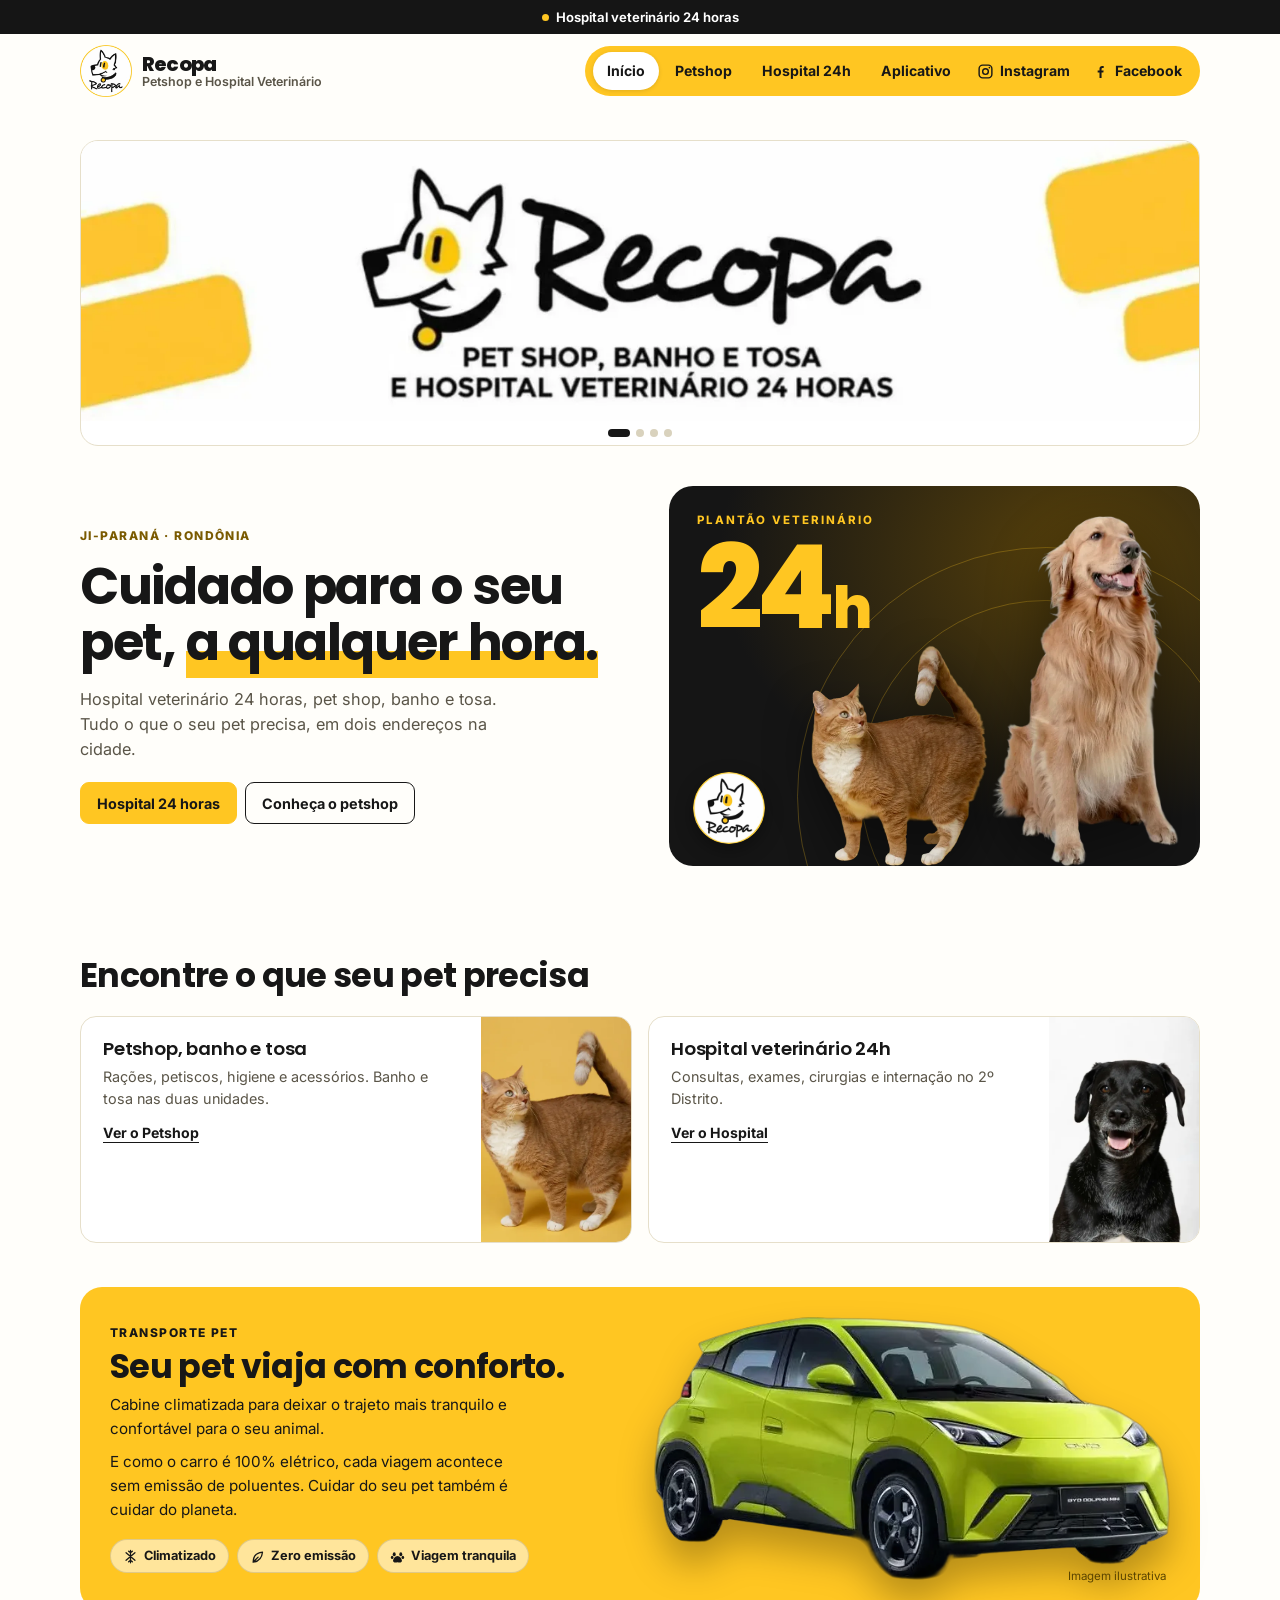
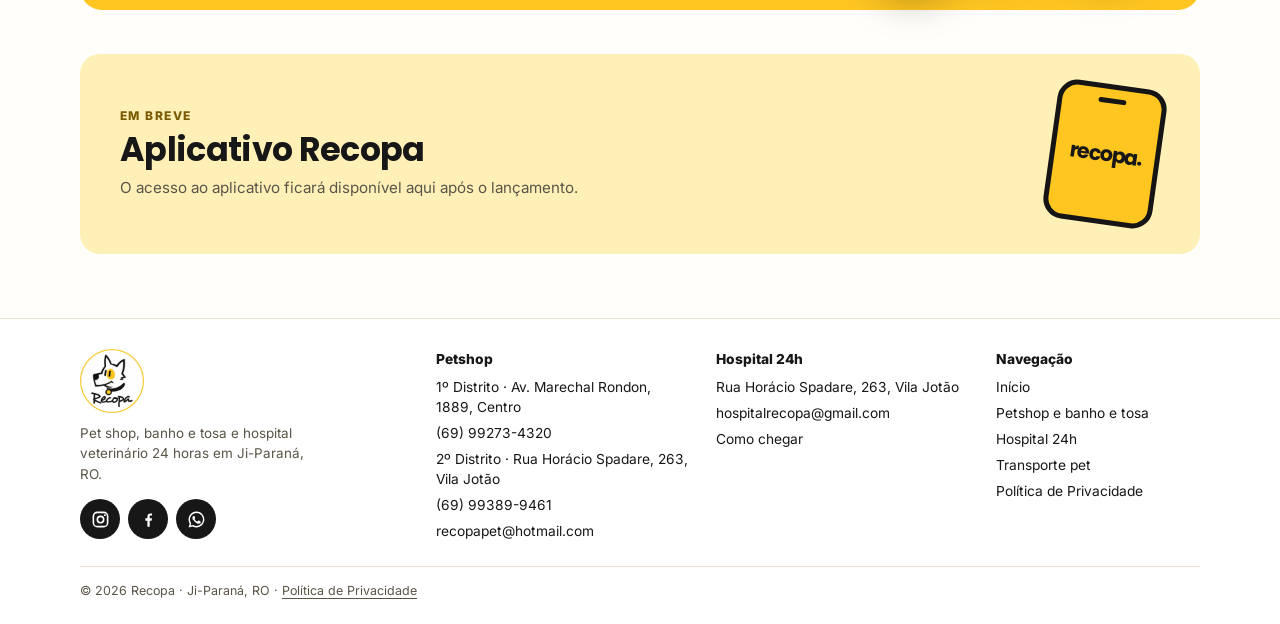
==== commit 2d3f8dc1: "Página de Política de Privacidade, link no rodapé e rel noopener noreferrer nos links externos" ====
--- a/index.html
+++ b/index.html
@@ -14,12 +14,12 @@
     <link rel="preconnect" href="https://fonts.googleapis.com" />
     <link rel="preconnect" href="https://fonts.gstatic.com" crossorigin />
     <link rel="stylesheet" href="https://fonts.googleapis.com/css2?family=Inter:wght@400;500;600;700&family=Poppins:wght@500;600;700;800&display=swap" />
-    <link rel="stylesheet" href="css/style.css?v=20261124" />
+    <link rel="stylesheet" href="css/style.css?v=20261124b" />
 
-    <script defer src="js/config.js?v=20261124"></script>
-    <script defer src="js/dados-padrao.js?v=20261124"></script>
-    <script defer src="js/site.js?v=20261124"></script>
-    <script defer src="js/banners.js?v=20261124"></script>
+    <script defer src="js/config.js?v=20261124b"></script>
+    <script defer src="js/dados-padrao.js?v=20261124b"></script>
+    <script defer src="js/site.js?v=20261124b"></script>
+    <script defer src="js/banners.js?v=20261124b"></script>
   </head>
 
   <body>
@@ -38,10 +38,10 @@
         <a href="petshop.html">Petshop</a>
         <a href="hospital.html">Hospital 24h</a>
         <a href="index.html#app">Aplicativo</a>
-        <a class="menu-rede" data-rede="instagram" href="https://www.instagram.com/recopapetshop/" target="_blank" rel="noopener" aria-label="Instagram @recopapetshop">
+        <a class="menu-rede" data-rede="instagram" href="https://www.instagram.com/recopapetshop/" target="_blank" rel="noopener noreferrer" aria-label="Instagram @recopapetshop">
           <svg class="icone" aria-hidden="true"><use href="img/icones.svg#instagram"></use></svg><span>Instagram</span>
         </a>
-        <a class="menu-rede" data-rede="facebook" href="https://www.facebook.com/recopapetshop" target="_blank" rel="noopener" aria-label="Facebook Recopa">
+        <a class="menu-rede" data-rede="facebook" href="https://www.facebook.com/recopapetshop" target="_blank" rel="noopener noreferrer" aria-label="Facebook Recopa">
           <svg class="icone" aria-hidden="true"><use href="img/icones.svg#facebook"></use></svg><span>Facebook</span>
         </a>
       </nav>
@@ -143,18 +143,18 @@
             <a href="index.html"><img src="img/logo-redondo.png" width="64" height="64" alt="Recopa" loading="lazy" /></a>
             <p>Pet shop, banho e tosa e hospital veterinário 24 horas em Ji-Paraná, RO.</p>
             <div class="rodape-redes">
-              <a data-rede="instagram" href="https://www.instagram.com/recopapetshop/" target="_blank" rel="noopener" aria-label="Instagram"><svg class="icone" aria-hidden="true"><use href="img/icones.svg#instagram"></use></svg></a>
-              <a data-rede="facebook" href="https://www.facebook.com/recopapetshop" target="_blank" rel="noopener" aria-label="Facebook"><svg class="icone" aria-hidden="true"><use href="img/icones.svg#facebook"></use></svg></a>
-              <a data-wa="loja1" data-msg="Olá! Vim pelo site da Recopa." href="https://wa.me/5569992734320" target="_blank" rel="noopener" aria-label="WhatsApp da loja"><svg class="icone" aria-hidden="true"><use href="img/icones.svg#whatsapp"></use></svg></a>
+              <a data-rede="instagram" href="https://www.instagram.com/recopapetshop/" target="_blank" rel="noopener noreferrer" aria-label="Instagram"><svg class="icone" aria-hidden="true"><use href="img/icones.svg#instagram"></use></svg></a>
+              <a data-rede="facebook" href="https://www.facebook.com/recopapetshop" target="_blank" rel="noopener noreferrer" aria-label="Facebook"><svg class="icone" aria-hidden="true"><use href="img/icones.svg#facebook"></use></svg></a>
+              <a data-wa="loja1" data-msg="Olá! Vim pelo site da Recopa." href="https://wa.me/5569992734320" target="_blank" rel="noopener noreferrer" aria-label="WhatsApp da loja"><svg class="icone" aria-hidden="true"><use href="img/icones.svg#whatsapp"></use></svg></a>
             </div>
           </div>
 
           <details class="rodape-col" open>
             <summary>Petshop</summary>
             <div class="rodape-links">
-              <a href="https://maps.app.goo.gl/DfjbXsXqLjtcpPhC7" target="_blank" rel="noopener">1º Distrito · Av. Marechal Rondon, 1889, Centro</a>
+              <a href="https://maps.app.goo.gl/DfjbXsXqLjtcpPhC7" target="_blank" rel="noopener noreferrer">1º Distrito · Av. Marechal Rondon, 1889, Centro</a>
               <a data-tel="loja1" href="tel:+5569992734320">(69) 99273-4320</a>
-              <a href="https://maps.app.goo.gl/VsuJVnvrzZ3Rximn8" target="_blank" rel="noopener">2º Distrito · Rua Horácio Spadare, 263, Vila Jotão</a>
+              <a href="https://maps.app.goo.gl/VsuJVnvrzZ3Rximn8" target="_blank" rel="noopener noreferrer">2º Distrito · Rua Horácio Spadare, 263, Vila Jotão</a>
               <a data-tel="loja2" href="tel:+5569993899461">(69) 99389-9461</a>
               <a data-mail="petshop" href="mailto:recopapet@hotmail.com">recopapet@hotmail.com</a>
             </div>
@@ -163,7 +163,7 @@
           <details class="rodape-col" open>
             <summary>Hospital 24h</summary>
             <div class="rodape-links">
-              <a href="https://maps.app.goo.gl/VsuJVnvrzZ3Rximn8" target="_blank" rel="noopener">Rua Horácio Spadare, 263, Vila Jotão</a>
+              <a href="https://maps.app.goo.gl/VsuJVnvrzZ3Rximn8" target="_blank" rel="noopener noreferrer">Rua Horácio Spadare, 263, Vila Jotão</a>
               <a data-mail="hospital" href="mailto:hospitalrecopa@gmail.com">hospitalrecopa@gmail.com</a>
               <a href="hospital.html#localizacao">Como chegar</a>
             </div>
@@ -176,10 +176,11 @@
               <a href="petshop.html">Petshop e banho e tosa</a>
               <a href="hospital.html">Hospital 24h</a>
               <a href="index.html#transporte">Transporte pet</a>
+              <a href="privacidade.html">Política de Privacidade</a>
             </div>
           </details>
         </div>
-        <p class="rodape-copy">© <span id="ano">2026</span> Recopa · Ji-Paraná, RO</p>
+        <p class="rodape-copy">© <span id="ano">2026</span> Recopa · Ji-Paraná, RO · <a href="privacidade.html">Política de Privacidade</a></p>
       </div>
     </footer>
   </body>
--- a/css/style.css
+++ b/css/style.css
@@ -12,7 +12,8 @@
      8.  Loja (filtros, produtos, carrinho)
      9.  Hospital (procedimentos, equipe, localização, mapa)
      10. Rodapé
-     11. Acessibilidade e movimento
+     11. Página de texto (Política de Privacidade)
+     12. Acessibilidade e movimento
 
    Pontos de quebra (largura máxima):
      1100px  vitrine com 3 produtos por linha
@@ -2251,7 +2252,64 @@
 
 
 /* ==========================================================================
-   11. Acessibilidade e movimento
+   11. Página de texto (Política de Privacidade)
+   ========================================================================== */
+.texto-legal {
+  max-width: 760px;
+  padding-block: 38px 56px;
+}
+
+.texto-legal-topo {
+  margin-bottom: 30px;
+  padding-bottom: 22px;
+  border-bottom: 1px solid var(--cor-linha);
+}
+
+.texto-legal-topo h1 {
+  margin: 10px 0 8px;
+}
+
+.texto-legal section + section {
+  margin-top: 26px;
+}
+
+.texto-legal h2 {
+  margin-bottom: 8px;
+  font-size: 1.25rem;
+}
+
+.texto-legal p {
+  color: var(--cor-suave);
+  font-size: 1rem;
+  line-height: 1.7;
+}
+
+.texto-legal a {
+  color: var(--cor-texto);
+  font-weight: 600;
+  text-underline-offset: 3px;
+}
+
+.rodape-copy a {
+  color: inherit;
+  text-underline-offset: 3px;
+}
+
+@media (max-width: 680px) {
+  .texto-legal {
+    padding-block: 22px 36px;
+  }
+  .texto-legal h2 {
+    font-size: 1.1rem;
+  }
+  .texto-legal p {
+    font-size: 0.95rem;
+  }
+}
+
+
+/* ==========================================================================
+   12. Acessibilidade e movimento
    ========================================================================== */
 a:focus-visible,
 button:focus-visible,
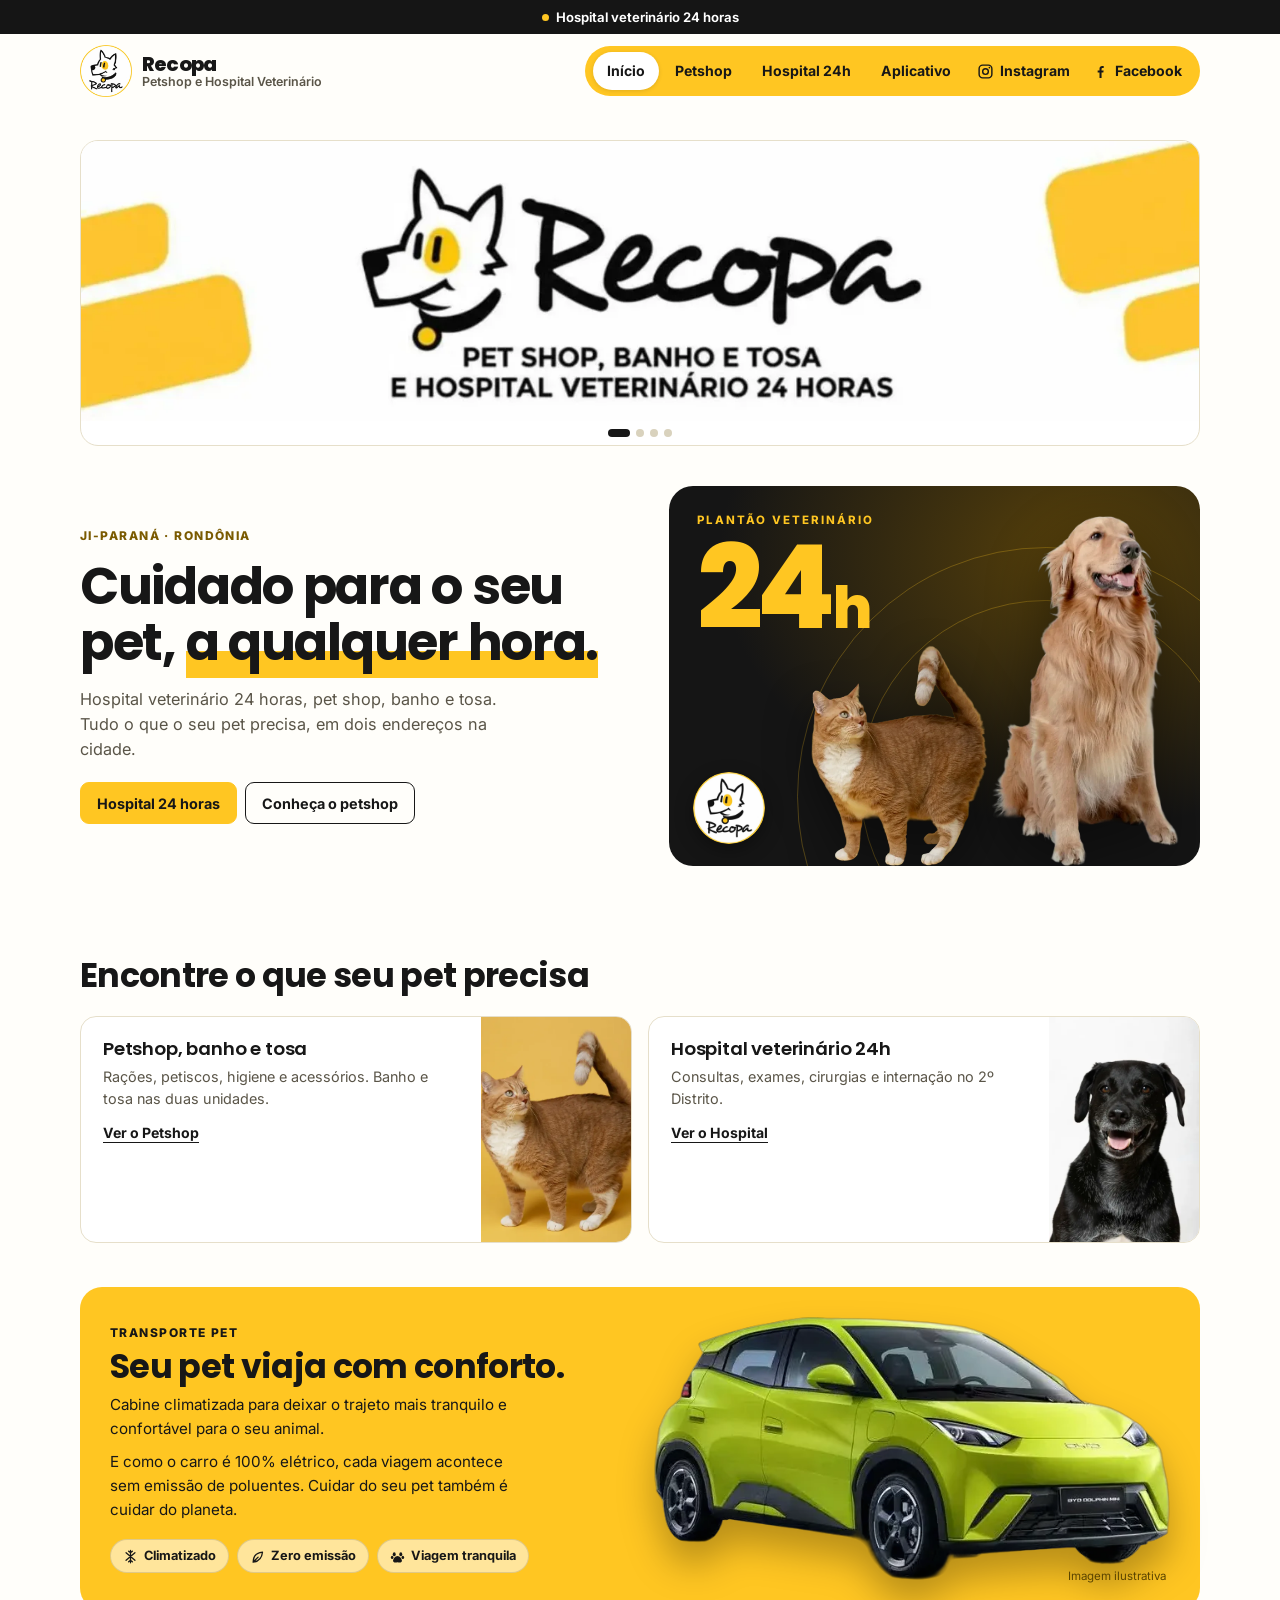
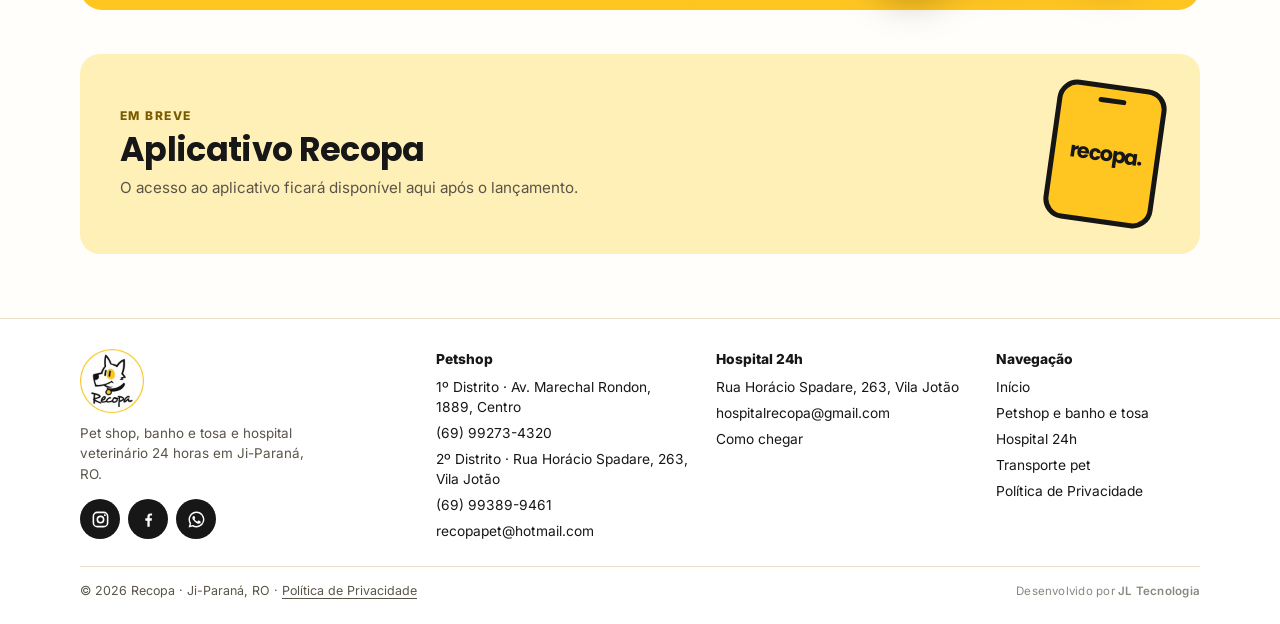
==== commit f7fad311: "Rodapé: crédito Desenvolvido por JL Tecnologia em todas as páginas Co-Authored-By: Claude Opus 5.5 <" ====
--- a/index.html
+++ b/index.html
@@ -14,12 +14,12 @@
     <link rel="preconnect" href="https://fonts.googleapis.com" />
     <link rel="preconnect" href="https://fonts.gstatic.com" crossorigin />
     <link rel="stylesheet" href="https://fonts.googleapis.com/css2?family=Inter:wght@400;500;600;700&family=Poppins:wght@500;600;700;800&display=swap" />
-    <link rel="stylesheet" href="css/style.css?v=20261124b" />
+    <link rel="stylesheet" href="css/style.css?v=20261124c" />
 
-    <script defer src="js/config.js?v=20261124b"></script>
-    <script defer src="js/dados-padrao.js?v=20261124b"></script>
-    <script defer src="js/site.js?v=20261124b"></script>
-    <script defer src="js/banners.js?v=20261124b"></script>
+    <script defer src="js/config.js?v=20261124c"></script>
+    <script defer src="js/dados-padrao.js?v=20261124c"></script>
+    <script defer src="js/site.js?v=20261124c"></script>
+    <script defer src="js/banners.js?v=20261124c"></script>
   </head>
 
   <body>
@@ -180,7 +180,11 @@
             </div>
           </details>
         </div>
-        <p class="rodape-copy">© <span id="ano">2026</span> Recopa · Ji-Paraná, RO · <a href="privacidade.html">Política de Privacidade</a></p>
+        <div class="rodape-base">
+          <p class="rodape-copy">© <span id="ano">2026</span> Recopa · Ji-Paraná, RO · <a href="privacidade.html">Política de Privacidade</a></p>
+          <!-- Para virar link: troque o span por um link com target _blank e rel "noopener noreferrer" -->
+          <p class="rodape-credito">Desenvolvido por <span class="rodape-credito-nome">JL Tecnologia</span></p>
+        </div>
       </div>
     </footer>
   </body>
--- a/css/style.css
+++ b/css/style.css
@@ -2179,12 +2179,52 @@
   text-underline-offset: 4px;
 }
 
-.rodape-copy {
+/* última linha: direitos autorais à esquerda, crédito à direita */
+.rodape-base {
+  display: flex;
+  flex-wrap: wrap;
+  align-items: baseline;
+  justify-content: space-between;
+  gap: 6px 24px;
   margin-top: 22px;
   padding-top: 14px;
   border-top: 1px solid var(--cor-linha);
+}
+
+.rodape-copy {
   color: var(--cor-suave);
   font-size: 0.78rem;
+}
+
+/* crédito de desenvolvimento: menor e mais apagado para não competir com a marca */
+.rodape-credito {
+  color: var(--cor-suave);
+  font-size: 0.72rem;
+  letter-spacing: 0.02em;
+  opacity: 0.7;
+  transition: opacity 0.2s ease;
+}
+
+.rodape-credito-nome {
+  font-weight: 600;
+}
+
+.rodape-credito a {
+  color: inherit;
+  text-decoration: underline;
+  text-decoration-color: transparent;
+  text-underline-offset: 3px;
+  transition: text-decoration-color 0.2s ease;
+}
+
+.rodape-credito:has(a:hover),
+.rodape-credito:has(a:focus-visible) {
+  opacity: 1;
+}
+
+.rodape-credito a:hover,
+.rodape-credito a:focus-visible {
+  text-decoration-color: currentColor;
 }
 
 @media (min-width: 681px) and (max-width: 900px) {
@@ -2243,7 +2283,10 @@
     padding: 7px 0;
     font-size: 0.92rem;
   }
-  .rodape-copy {
+  .rodape-base {
+    flex-direction: column;
+    align-items: center;
+    gap: 4px;
     margin-top: 16px;
     border-top: 0;
     text-align: center;
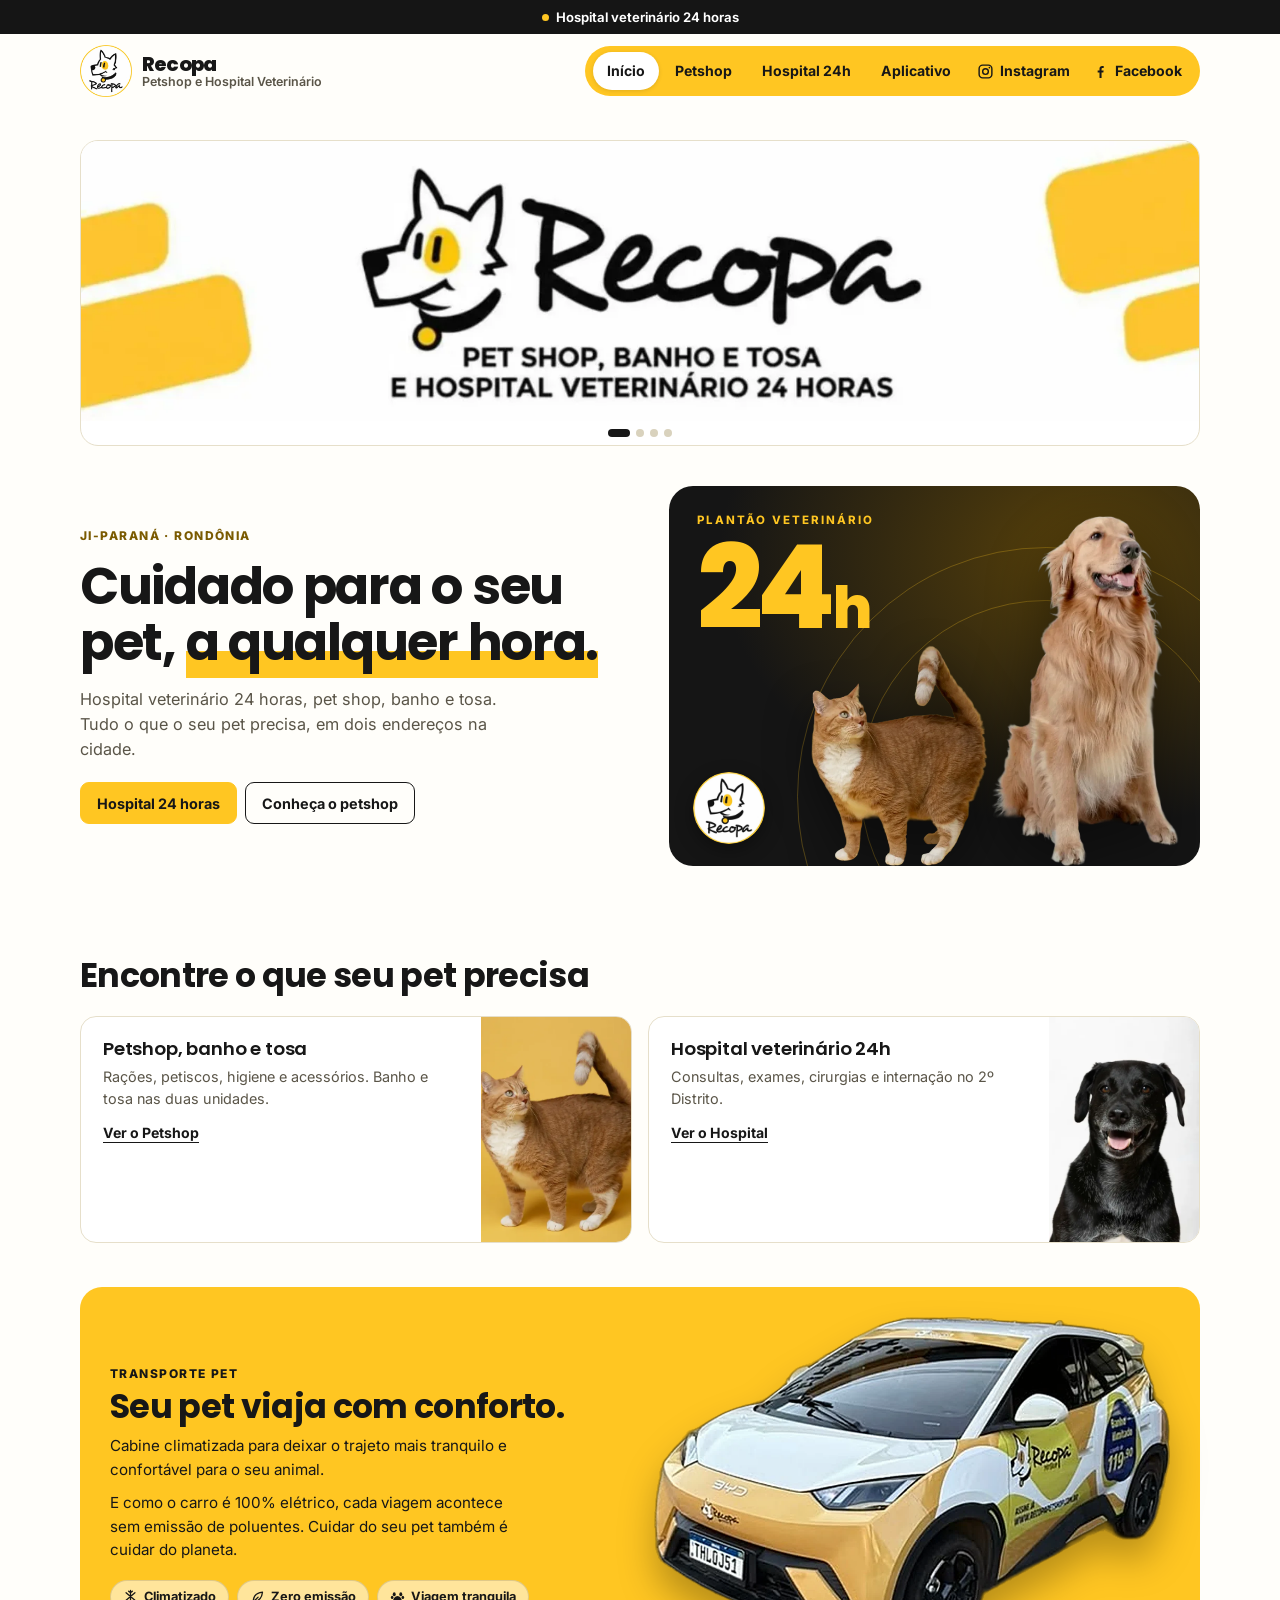
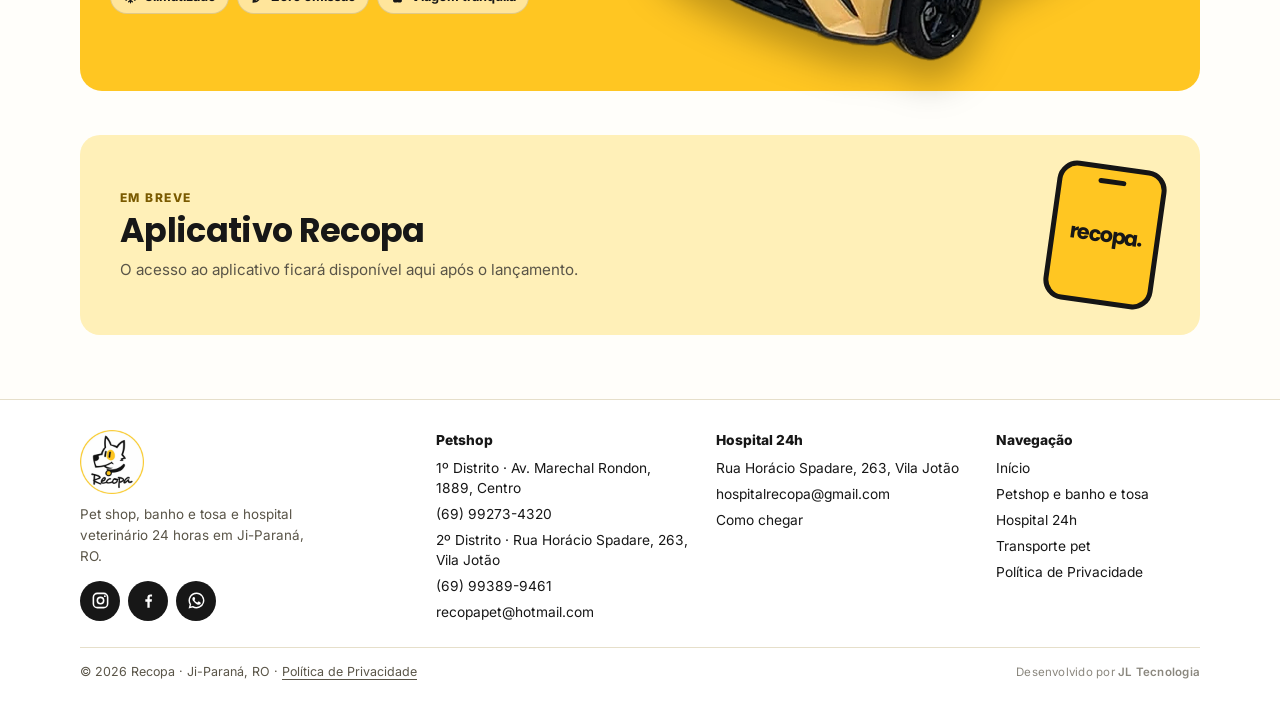
==== commit a8a9259b: "Transporte pet: foto real do carro da Recopa Co-Authored-By: Claude Opus 5.5 <noreply@anthropic.com>" ====
--- a/index.html
+++ b/index.html
@@ -14,12 +14,12 @@
     <link rel="preconnect" href="https://fonts.googleapis.com" />
     <link rel="preconnect" href="https://fonts.gstatic.com" crossorigin />
     <link rel="stylesheet" href="https://fonts.googleapis.com/css2?family=Inter:wght@400;500;600;700&family=Poppins:wght@500;600;700;800&display=swap" />
-    <link rel="stylesheet" href="css/style.css?v=20261124c" />
+    <link rel="stylesheet" href="css/style.css?v=20261125a" />
 
-    <script defer src="js/config.js?v=20261124c"></script>
-    <script defer src="js/dados-padrao.js?v=20261124c"></script>
-    <script defer src="js/site.js?v=20261124c"></script>
-    <script defer src="js/banners.js?v=20261124c"></script>
+    <script defer src="js/config.js?v=20261125a"></script>
+    <script defer src="js/dados-padrao.js?v=20261125a"></script>
+    <script defer src="js/site.js?v=20261125a"></script>
+    <script defer src="js/banners.js?v=20261125a"></script>
   </head>
 
   <body>
@@ -117,8 +117,7 @@
           </ul>
         </div>
         <figure class="transporte-carro">
-          <img src="img/carro-transporte.webp" width="620" height="315" alt="Carro elétrico do transporte pet" loading="lazy" />
-          <figcaption>Imagem ilustrativa</figcaption>
+          <img src="img/carro-transporte.webp" width="988" height="658" alt="Carro do transporte pet da Recopa" loading="lazy" />
         </figure>
       </section>
 
--- a/css/style.css
+++ b/css/style.css
@@ -859,6 +859,10 @@
   .transporte {
     grid-template-columns: 1fr;
   }
+  .transporte-carro {
+    width: min(100%, 460px);
+    margin-inline: auto;
+  }
 }
 
 @media (max-width: 680px) {
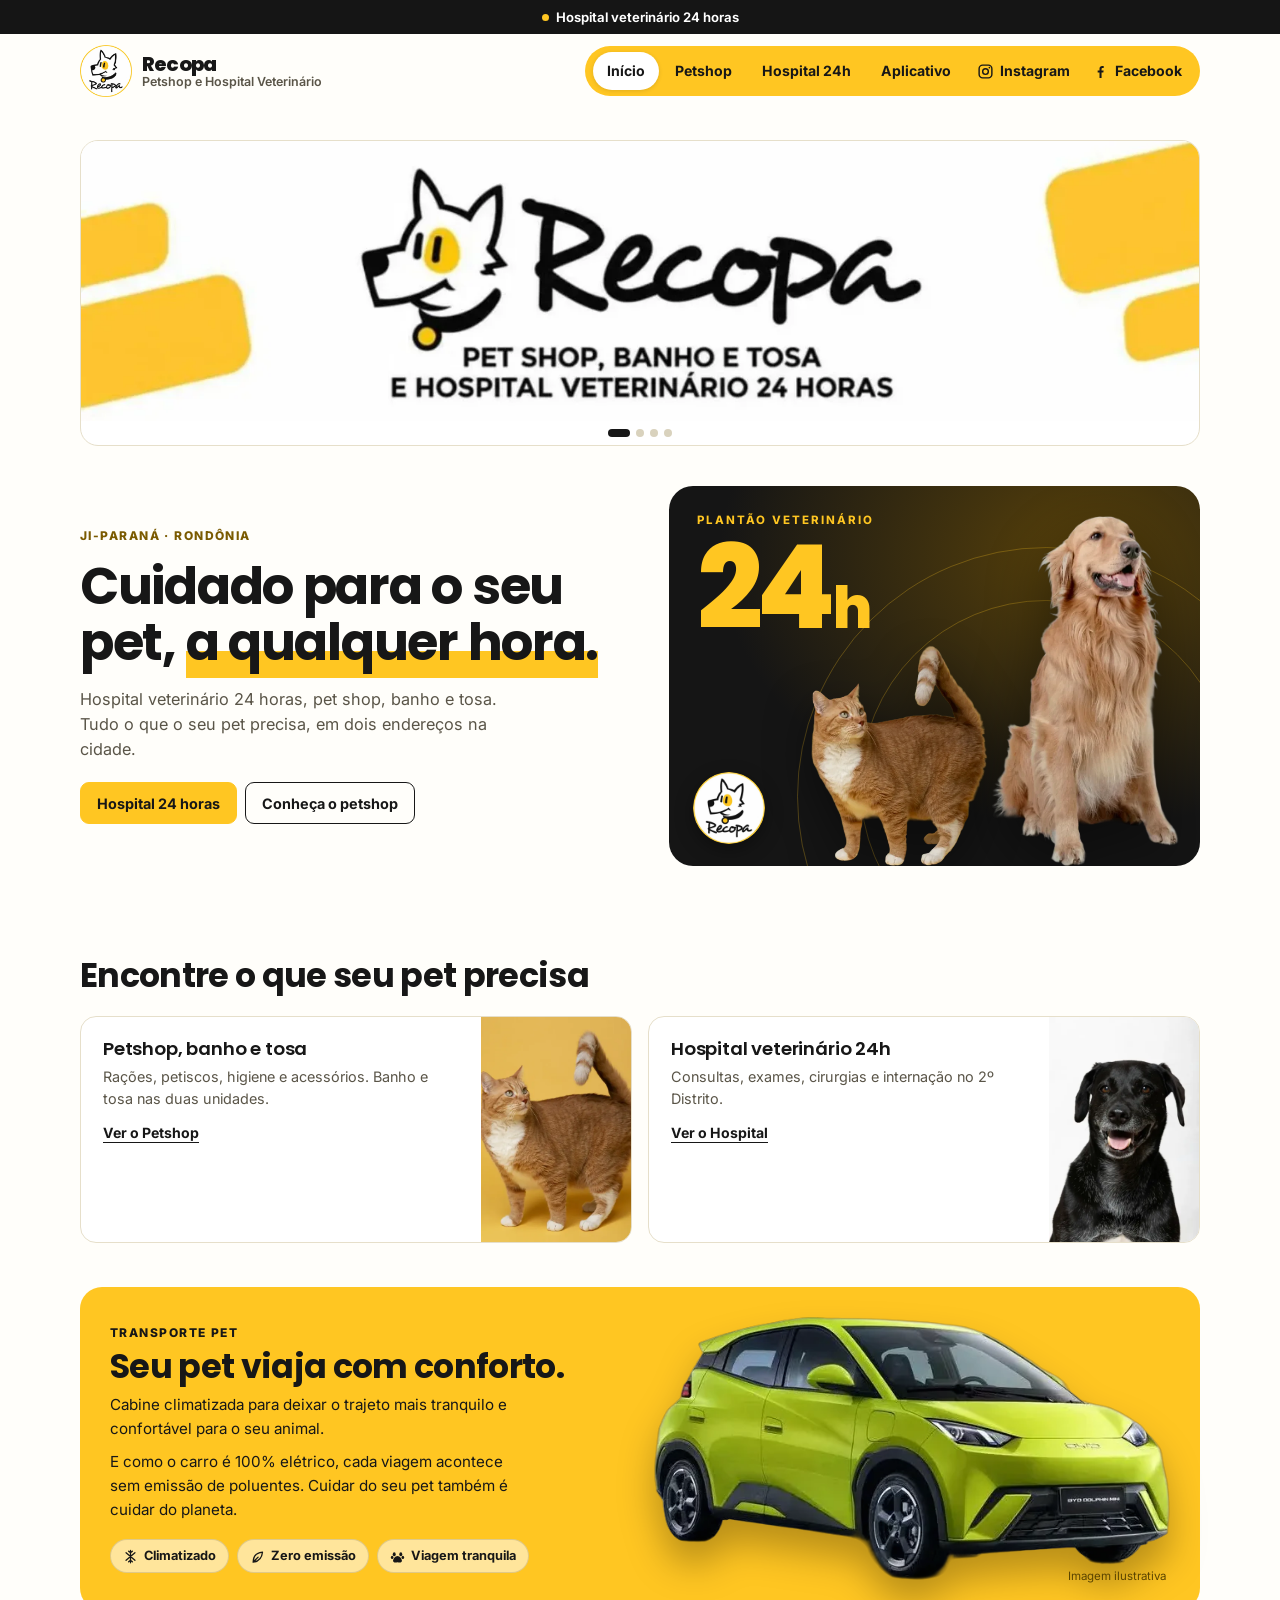
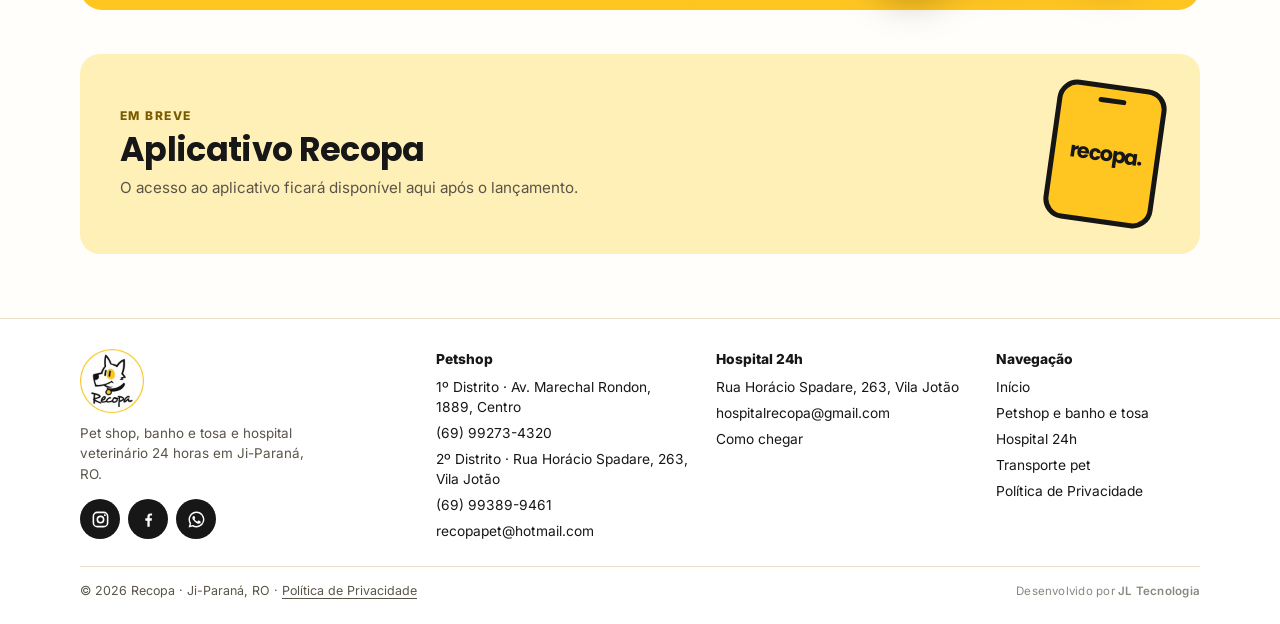
==== commit 1fbc4686: "Transporte pet: volta a imagem ilustrativa do carro Co-Authored-By: Claude Opus 5.5 <noreply@anthrop" ====
--- a/index.html
+++ b/index.html
@@ -14,12 +14,12 @@
     <link rel="preconnect" href="https://fonts.googleapis.com" />
     <link rel="preconnect" href="https://fonts.gstatic.com" crossorigin />
     <link rel="stylesheet" href="https://fonts.googleapis.com/css2?family=Inter:wght@400;500;600;700&family=Poppins:wght@500;600;700;800&display=swap" />
-    <link rel="stylesheet" href="css/style.css?v=20261125a" />
+    <link rel="stylesheet" href="css/style.css?v=20261124c" />
 
-    <script defer src="js/config.js?v=20261125a"></script>
-    <script defer src="js/dados-padrao.js?v=20261125a"></script>
-    <script defer src="js/site.js?v=20261125a"></script>
-    <script defer src="js/banners.js?v=20261125a"></script>
+    <script defer src="js/config.js?v=20261124c"></script>
+    <script defer src="js/dados-padrao.js?v=20261124c"></script>
+    <script defer src="js/site.js?v=20261124c"></script>
+    <script defer src="js/banners.js?v=20261124c"></script>
   </head>
 
   <body>
@@ -117,7 +117,8 @@
           </ul>
         </div>
         <figure class="transporte-carro">
-          <img src="img/carro-transporte.webp" width="988" height="658" alt="Carro do transporte pet da Recopa" loading="lazy" />
+          <img src="img/carro-transporte.webp" width="620" height="315" alt="Carro elétrico do transporte pet" loading="lazy" />
+          <figcaption>Imagem ilustrativa</figcaption>
         </figure>
       </section>
 
--- a/css/style.css
+++ b/css/style.css
@@ -859,10 +859,6 @@
   .transporte {
     grid-template-columns: 1fr;
   }
-  .transporte-carro {
-    width: min(100%, 460px);
-    margin-inline: auto;
-  }
 }
 
 @media (max-width: 680px) {
